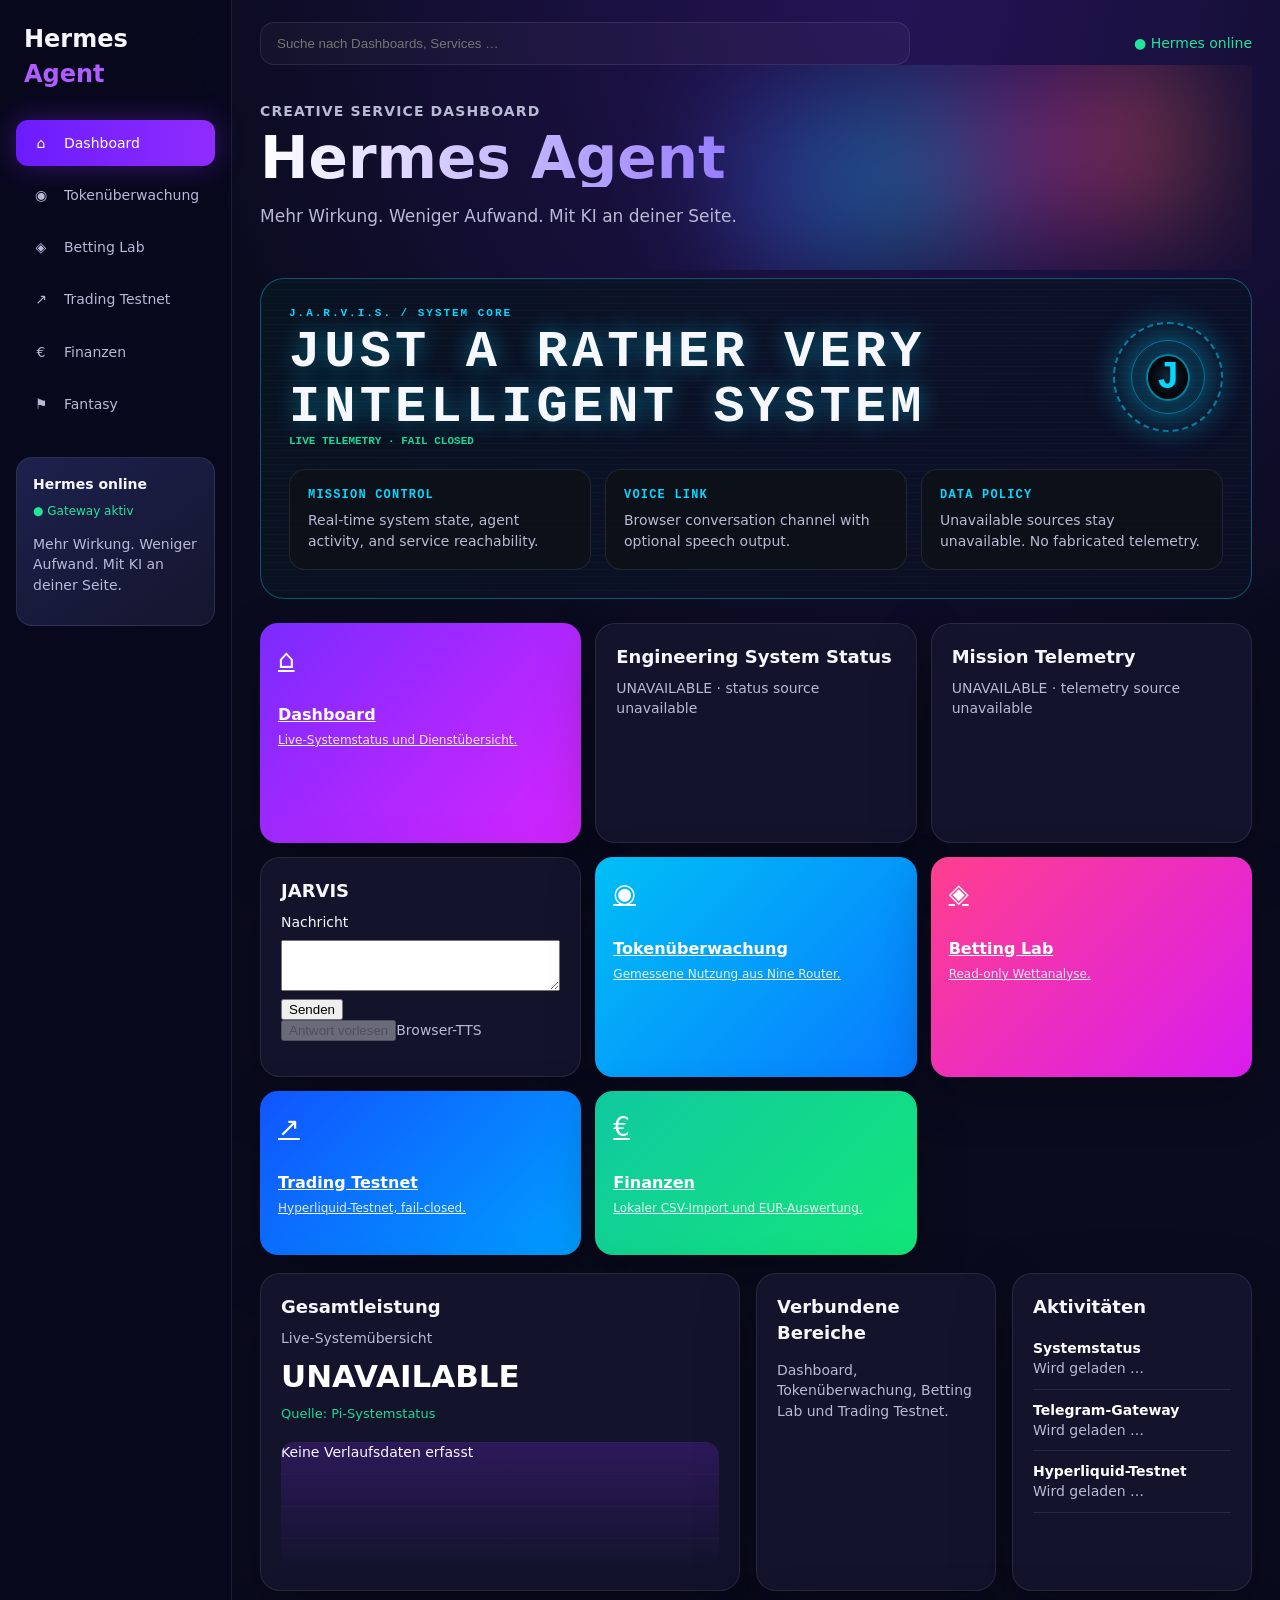
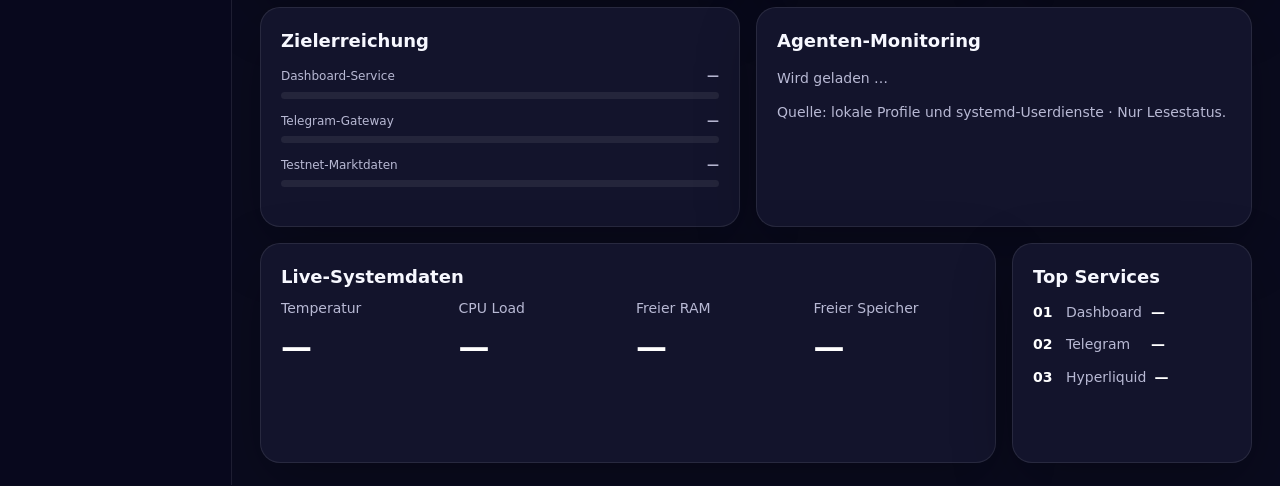
==== index.html @ d8c396da "fix: make Hermes profile paths runtime-safe" ====
<!doctype html>
<html lang="de"><head><meta charset="utf-8"><meta name="viewport" content="width=device-width,initial-scale=1"><title>Hermes Agent Dashboard</title>
<style>
:root{--bg:#0a0b1e;--surface:#15162e;--surface2:#1c1e3b;--text:#f7f8ff;--muted:#b8b9d4;--line:rgba(255,255,255,.09);--purple:#8b2cff;--violet:#5b45ff;--cyan:#09d6ff;--pink:#ff2daa;--orange:#ff8a24;--green:#17d996;--r:20px}*{box-sizing:border-box}body{margin:0;background:radial-gradient(circle at 70% 0,#241456 0,transparent 32%),var(--bg);color:var(--text);font:14px/1.45 Inter,Manrope,system-ui,sans-serif}.app{display:grid;grid-template-columns:232px 1fr;min-height:100vh}aside{padding:22px 16px;border-right:1px solid var(--line);background:rgba(8,9,30,.88);backdrop-filter:blur(18px)}.brand{font-size:24px;font-weight:800;margin:0 8px 28px}.brand span{color:#b15cff}.menu{display:none;background:#ffffff12;color:#fff;border:1px solid var(--line);border-radius:10px;padding:8px 12px;font-size:20px}nav a{display:flex;align-items:center;gap:12px;padding:13px 14px;margin:6px 0;border-radius:12px;color:var(--muted);text-decoration:none}nav a.active{color:#fff;background:linear-gradient(90deg,#6b1cff,#8f2cff);box-shadow:0 0 28px #8b2cff59}.nav-icon{width:22px;text-align:center}.agent{margin-top:30px;padding:16px;border:1px solid var(--line);border-radius:16px;background:linear-gradient(145deg,#1d214d,#14152d)}.agent strong{display:block;margin-bottom:5px}.online{color:#20e59a;font-size:12px}main{padding:22px 28px;min-width:0;overflow-x:hidden}.topbar{display:flex;gap:16px;align-items:center}.search{flex:1;max-width:650px;padding:13px 16px;border:1px solid var(--line);border-radius:14px;background:#ffffff08;color:#fff;outline:none}.top-status{margin-left:auto;color:#20e59a;white-space:nowrap}.hero{position:relative;overflow:hidden;padding:36px 0 24px}.hero:after{content:"";position:absolute;width:480px;height:180px;right:5%;top:10px;background:linear-gradient(90deg,#5b45ff,#09d6ff 35%,#ff2daa 68%,#ff8a24);filter:blur(55px);opacity:.35;transform:rotate(-8deg);pointer-events:none}.hero>*{position:relative;z-index:1}.eyebrow{color:#b8b9d4;font-weight:700;letter-spacing:.08em;text-transform:uppercase}.hero h1{font-size:clamp(40px,5vw,58px);line-height:1;margin:8px 0;background:linear-gradient(90deg,#fff,#8f74ff,#ff38bf);-webkit-background-clip:text;color:transparent}.hero p{color:var(--muted);font-size:17px;max-width:680px}.cards{display:grid;grid-template-columns:repeat(6,minmax(130px,1fr));gap:14px}.svc{min-height:164px;border-radius:18px;padding:18px;color:#fff;box-shadow:0 20px 50px #0004;transition:.2s transform,.2s box-shadow}.svc:hover{transform:translateY(-4px);box-shadow:0 24px 55px #0007}.svc .icon{font-size:26px}.svc h3{margin:24px 0 6px;font-size:16px}.svc p{margin:0;color:#ffffffdf;font-size:12px}.svc .spark{margin-top:12px;width:100%;height:18px}.svc .action{float:right;margin-top:-22px;border:1px solid #ffffff88;border-radius:50%;width:28px;height:28px;text-align:center;line-height:25px}.s1{background:linear-gradient(135deg,#7a2bff,#d625ff)}.s2{background:linear-gradient(135deg,#00bff5,#087bff)}.s3{background:linear-gradient(135deg,#ff6a2a,#ffb02e)}.s4{background:linear-gradient(135deg,#ff3f8e,#d91cf0)}.s5{background:linear-gradient(135deg,#10c9a0,#12e679)}.s6{background:linear-gradient(135deg,#1155ff,#009eff)}.layout{display:grid;grid-template-columns:2fr 1fr 1fr;gap:16px;margin-top:18px}.card{background:#15162ef2;border:1px solid var(--line);border-radius:var(--r);padding:20px;min-height:220px;box-shadow:0 20px 60px #0004}.card h2{font-size:18px;margin:0 0 8px}.muted{color:var(--muted)}.kpi{font-size:31px;font-weight:800;margin:6px 0;color:#fff}.trend{color:var(--green);font-size:13px}.chart{height:128px;margin-top:18px;border-radius:14px;background:linear-gradient(180deg,#8b2cff38,transparent),repeating-linear-gradient(0deg,transparent,transparent 31px,#ffffff0d 32px);position:relative;overflow:hidden}.chart svg{width:100%;height:100%}.donut{width:132px;height:132px;border-radius:50%;margin:12px auto;background:conic-gradient(#8b2cff 0 24%,#09d6ff 24% 44%,#ff8a24 44% 60%,#ff2daa 60% 78%,#17d996 78% 90%,#087bff 90%);display:grid;place-items:center}.donut:after{content:'—';display:grid;place-items:center;width:80px;height:80px;border-radius:50%;background:var(--surface);font-size:24px;font-weight:800}.legend{display:grid;grid-template-columns:1fr 1fr;gap:4px;font-size:11px;color:var(--muted)}.legend i{display:inline-block;width:8px;height:8px;border-radius:50%;margin-right:5px}.feed{list-style:none;padding:0;margin:0}.feed li{padding:10px 0;border-bottom:1px solid var(--line)}.feed b{color:#fff}.goal{margin:14px 0}.goal-head{display:flex;justify-content:space-between;color:var(--muted);font-size:12px}.bar{height:7px;background:#ffffff12;border-radius:9px;margin-top:6px;overflow:hidden}.bar i{display:block;height:100%;border-radius:9px;background:linear-gradient(90deg,#8b2cff,#09d6ff)}.bar.green i{background:linear-gradient(90deg,#10c9a0,#12e679)}.wide{grid-column:span 2}.rank{display:grid;grid-template-columns:25px 1fr 80px;gap:8px;align-items:center;margin:12px 0;color:var(--muted)}.rank b{color:#fff}.route{display:none}.route.active{display:block}@media(max-width:1200px){.cards{grid-template-columns:repeat(3,1fr)}.layout{grid-template-columns:1fr 1fr}.wide{grid-column:span 2}}@media(max-width:760px){.layout[style]{grid-template-columns:1fr!important}.app{display:block}aside{display:block;position:fixed;z-index:5;inset:0 auto 0 0;width:260px;transform:translateX(-105%);transition:.2s transform}.app.open aside{transform:translateX(0)}.menu{display:block;position:absolute;top:16px;right:16px}main{padding:16px}main{padding:16px}.topbar{flex-wrap:wrap}.search{max-width:none;flex-basis:100%;order:2}.top-status{margin-left:0}.cards{grid-template-columns:1fr 1fr}.layout{grid-template-columns:1fr}.wide{grid-column:auto}.hero{padding-top:28px}.hero h1{font-size:40px}.card{padding:16px}.svc{min-height:150px}.agent{display:none}}

/* JARVIS shell treatment: upstream-inspired reactor, cyan telemetry, responsive widget grid. */
.jarvis-shell{position:relative;display:grid;gap:22px;margin:8px 0 24px;padding:28px;border:1px solid color-mix(in srgb,var(--cyan) 35%,transparent);border-radius:24px;background:linear-gradient(145deg,#091522cc,#0d1025cc);overflow:hidden}.jarvis-shell:before{content:"";position:absolute;inset:0;background:linear-gradient(transparent 49%,#00d4ff12 50%,transparent 51%);background-size:100% 7px;pointer-events:none;opacity:.45}.jarvis-header,.jarvis-widget{position:relative;z-index:1}.jarvis-header{display:flex;align-items:center;justify-content:space-between;gap:20px}.jarvis-kicker{color:var(--cyan);font:700 11px/1.2 ui-monospace,monospace;letter-spacing:.18em;text-transform:uppercase}.jarvis-title{margin:6px 0 0;font:700 clamp(28px,5vw,52px)/1.05 ui-monospace,monospace;letter-spacing:.08em;text-shadow:0 0 22px #00d4ff77}.jarvis-status{color:var(--green);font:700 11px ui-monospace,monospace;white-space:nowrap}.arc-reactor{position:relative;width:clamp(118px,18vw,176px);aspect-ratio:1;border:2px dashed #00d4ff88;border-radius:50%;display:grid;place-items:center;animation:jarvis-rotate 12s linear infinite;box-shadow:0 0 32px #00d4ff33}.arc-reactor:before{content:"";position:absolute;width:68%;aspect-ratio:1;border:1px solid #00d4ff88;border-radius:50%;box-shadow:0 0 35px #00d4ff88,inset 0 0 25px #00d4ff44;animation:jarvis-pulse 3s ease-in-out infinite}.arc-core{position:relative;width:42%;aspect-ratio:1;border-radius:50%;display:grid;place-items:center;color:var(--cyan);font:800 clamp(24px,4vw,38px) ui-monospace,monospace;background:radial-gradient(circle,#152b3d,#050810 70%);border:2px solid #00d4ff99;box-shadow:0 0 18px #00d4ff66,inset 0 0 18px #000}.jarvis-grid{display:grid;grid-template-columns:repeat(auto-fit,minmax(min(100%,260px),1fr));gap:14px}.jarvis-widget{min-height:100px;padding:18px;border:1px solid var(--line);border-radius:16px;background:#0d1117cc}.jarvis-widget h3{margin:0 0 8px;color:var(--cyan);font:700 12px ui-monospace,monospace;letter-spacing:.1em;text-transform:uppercase}.jarvis-widget p{margin:0;color:var(--muted)}@keyframes jarvis-rotate{to{transform:rotate(360deg)}}@keyframes jarvis-pulse{50%{transform:scale(1.08);opacity:.65}}@media (prefers-reduced-motion:reduce){.arc-reactor,.arc-reactor:before{animation:none}}@media(max-width:640px){.jarvis-shell{padding:20px}.jarvis-header{align-items:flex-start}.jarvis-status{display:none}}
@media(max-width:640px){
  .app{display:block;min-height:100svh}
  aside{position:relative;transform:none;width:auto;padding:14px 16px;border-right:0;border-bottom:1px solid var(--line)}
  .brand{display:inline-block;margin:0 8px;font-size:20px}
  .menu{display:block;float:right;cursor:pointer;position:relative;z-index:6;min-width:76px;min-height:42px;font-size:13px;font-weight:700;letter-spacing:.08em}
  nav{display:none;clear:both;padding-top:10px}
  nav.open{display:block}
  nav a{margin:3px 0;padding:10px 12px}
  .agent{display:none}
  main{padding:16px 14px calc(96px + env(safe-area-inset-bottom))}
  .topbar{gap:8px}.search{min-width:0}.top-status{display:none}
  .hero{padding:22px 0 14px}.hero h1{font-size:30px}
  .jarvis-shell{margin-bottom:12px;padding:18px 14px;gap:16px}
  .jarvis-header{align-items:flex-start;gap:12px}
  .jarvis-header>div:first-child{min-width:0}
  .jarvis-title{font-size:clamp(22px,7vw,34px);letter-spacing:.035em;overflow-wrap:anywhere}
  .arc-reactor{width:86px;flex:0 0 86px}
  .jarvis-widget{min-width:0}
  .jarvis-widget form{display:flex;flex-wrap:wrap;gap:8px;max-width:100%}
  .jarvis-widget form input,.jarvis-widget form textarea,.jarvis-widget form button{min-width:0;max-width:100%}
}
.jarvis-widget form{max-width:100%}.jarvis-widget input,.jarvis-widget textarea{max-width:100%}
.cards{grid-template-columns:repeat(auto-fit,minmax(min(100%,280px),1fr));}.card{min-width:0}.card form{display:grid;gap:8px;min-width:0}.card form textarea{width:100%;min-width:0;max-width:100%;resize:vertical}.card form button{justify-self:start;max-width:100%}
</style></head><body><div class="app"><aside><div class="brand">Hermes <span>Agent</span></div><button class="menu" aria-label="Menü öffnen">☰ MENÜ</button><nav id="nav"><a class="active" href="/" data-route="dashboard"><span class="nav-icon">⌂</span>Dashboard</a><a href="/tokens.html" data-route="tokens"><span class="nav-icon">◉</span>Tokenüberwachung</a><a href="/betting"><span class="nav-icon">◈</span>Betting Lab</a><a href="/trading"><span class="nav-icon">↗</span>Trading Testnet</a><a href="/finanzen.html"><span class="nav-icon">€</span>Finanzen</a><a href="/fantasy"><span class="nav-icon">⚑</span>Fantasy</a></nav><div class="agent"><strong>Hermes online</strong><span class="online">● Gateway aktiv</span><p class="muted">Mehr Wirkung. Weniger Aufwand. Mit KI an deiner Seite.</p></div></aside><main><div class="topbar"><input class="search" placeholder="Suche nach Dashboards, Services …"><div class="top-status">● Hermes online</div></div><section class="hero"><div class="eyebrow">Creative Service Dashboard</div><h1>Hermes Agent</h1><p>Mehr Wirkung. Weniger Aufwand. Mit KI an deiner Seite.</p></section><section class="jarvis-shell" aria-labelledby="jarvis-shell-title"><header class="jarvis-header"><div><div class="jarvis-kicker">J.A.R.V.I.S. / SYSTEM CORE</div><h2 class="jarvis-title" id="jarvis-shell-title">JUST A RATHER VERY INTELLIGENT SYSTEM</h2><div class="jarvis-status" role="status">LIVE TELEMETRY · FAIL CLOSED</div></div><div class="arc-reactor" aria-label="JARVIS reactor visual"><div class="arc-core" aria-hidden="true">J</div></div></header><div class="jarvis-grid"><article class="jarvis-widget" data-widget="mission-control"><h3>Mission control</h3><p>Real-time system state, agent activity, and service reachability.</p></article><article class="jarvis-widget" data-widget="voice-link"><h3>Voice link</h3><p>Browser conversation channel with optional speech output.</p></article><article class="jarvis-widget" data-widget="data-policy"><h3>Data policy</h3><p>Unavailable sources stay unavailable. No fabricated telemetry.</p></article></div></section><section class="route active" id="dashboard"><div class="cards"><a class="svc s1" href="/"><div class="icon">⌂</div><h3>Dashboard</h3><p>Live-Systemstatus und Dienstübersicht.</p></a><article class="card" aria-labelledby="engineering-status-title"><h2 id="engineering-status-title">Engineering System Status</h2><div id="engineering-status" class="muted" role="status">Wird geladen …</div></article><article class="card" aria-labelledby="telemetry-title"><h2 id="telemetry-title">Mission Telemetry</h2><div id="telemetry" class="muted" role="status">Wird geladen …</div></article><article class="card" aria-labelledby="conversation-title"><h2 id="conversation-title">JARVIS</h2><form id="conversation-form"><label for="conversation-input">Nachricht</label><textarea id="conversation-input" name="message" maxlength="4000" required rows="3" autocomplete="off"></textarea><button type="submit">Senden</button></form><div id="conversation-output" class="muted" role="status" aria-live="polite"></div><button id="conversation-speak" type="button" disabled aria-describedby="conversation-speak-help">Antwort vorlesen</button><span id="conversation-speak-help" class="muted">Browser-TTS</span><div id="conversation-error" role="alert"></div></article><a class="svc s2" href="/tokens.html"><div class="icon">◉</div><h3>Tokenüberwachung</h3><p>Gemessene Nutzung aus Nine Router.</p></a><a class="svc s4" href="/betting"><div class="icon">◈</div><h3>Betting Lab</h3><p>Read-only Wettanalyse.</p></a><a class="svc s6" href="/trading"><div class="icon">↗</div><h3>Trading Testnet</h3><p>Hyperliquid-Testnet, fail-closed.</p></a><a class="svc s5" href="/finanzen.html"><div class="icon">€</div><h3>Finanzen</h3><p>Lokaler CSV-Import und EUR-Auswertung.</p></a></div><div class="layout"><article class="card"><h2>Gesamtleistung</h2><div class="muted">Live-Systemübersicht</div><div class="kpi" id="health">Wird geladen …</div><div class="trend" id="health-note">Quelle: Pi-Systemstatus</div><div class="chart" id="system-chart" role="img" aria-label="Systemverlauf">Keine Verlaufsdaten erfasst</div></article><article class="card"><h2>Verbundene Bereiche</h2><p class="muted">Dashboard, Tokenüberwachung, Betting Lab und Trading Testnet.</p></article><article class="card"><h2>Aktivitäten</h2><ul class="feed"><li><b>Systemstatus</b><br><span class="muted" id="activity-system">Wird geladen …</span></li><li><b>Telegram-Gateway</b><br><span class="muted" id="activity-gateway">Wird geladen …</span></li><li><b>Hyperliquid-Testnet</b><br><span class="muted" id="activity-market">Wird geladen …</span></li></ul></article><article class="card"><h2>Zielerreichung</h2><div class="goal"><div class="goal-head"><span>Dashboard-Service</span><b id="service-goal">—</b></div><div class="bar green"><i id="service-bar" style="width:0"></i></div></div><div class="goal"><div class="goal-head"><span>Telegram-Gateway</span><b id="gateway-goal">—</b></div><div class="bar"><i id="gateway-bar" style="width:0"></i></div></div><div class="goal"><div class="goal-head"><span>Testnet-Marktdaten</span><b id="market-goal">—</b></div><div class="bar"><i id="market-bar" style="width:0"></i></div></div></article><article class="card wide"><h2>Agenten-Monitoring</h2><p class="muted" id="agents-summary">Wird geladen …</p><div id="agents-list" class="feed"></div><p class="muted">Quelle: lokale Profile und systemd-Userdienste · Nur Lesestatus.</p></article><article class="card wide"><h2>Live-Systemdaten</h2><div class="layout" style="margin:0;grid-template-columns:repeat(4,1fr)"><div><div class="muted">Temperatur</div><div class="kpi" id="temp">—</div></div><div><div class="muted">CPU Load</div><div class="kpi" id="cpu">—</div></div><div><div class="muted">Freier RAM</div><div class="kpi" id="ram">—</div></div><div><div class="muted">Freier Speicher</div><div class="kpi" id="disk">—</div></div></div></article><article class="card"><h2>Top Services</h2><div class="rank"><b>01</b><span>Dashboard</span><b class="muted" id="top-dashboard">—</b></div><div class="rank"><b>02</b><span>Telegram</span><b class="muted" id="top-telegram">—</b></div><div class="rank"><b>03</b><span>Hyperliquid</span><b class="muted" id="top-market">—</b></div></article></div></section><section class="route" id="tokens"><div class="card"><h2>Tokenüberwachung</h2><div class="layout" style="margin:0;grid-template-columns:repeat(4,1fr)"><div><div class="muted">Status</div><div class="kpi" id="token-status">Wird geladen …</div></div><div><div class="muted">Requests</div><div class="kpi" id="token-requests">—</div></div><div><div class="muted">Gesamt-Tokens</div><div class="kpi" id="token-total">—</div></div><div><div class="muted">Kosten</div><div class="kpi" id="token-cost">—</div></div></div><p class="muted" id="token-source">Quelle: —</p></div></section><section class="route" id="system"><div class="card"><h2>Systemstatus</h2><p id="system-detail" class="muted">Wird geladen …</p></div></section></main></div><script>const mb=n=>Number.isFinite(Number(n))?Math.round(Number(n)/1048576)+' MB':'UNAVAILABLE';const setGoal=(id,ok)=>{document.querySelector('#'+id+'-goal').textContent=ok?'100%':'0%';document.querySelector('#'+id+'-bar').style.width=ok?'100%':'0%'};async function load(){try{const s=await fetch('/api/systems').then(r=>r.json()),t=await fetch('/api/trading/status').then(r=>r.json()),u=await fetch('/api/tokens').then(r=>r.json()),a=await fetch('/api/agents').then(r=>r.json());const dash=s.dashboard==='active',gate=s.gateway==='active',market=t.market.status==='available',d=u.data||{};document.querySelector('#agents-summary').textContent=`${a.active??'UNAVAILABLE'} von ${a.profiles??'UNAVAILABLE'} Profilen aktiv`;document.querySelector('#agents-list').innerHTML=a.agents.map(x=>`<div><b>${x.name||'UNAVAILABLE'}</b><br><span class="muted">${x.state||'UNAVAILABLE'} · ${x.unit||'UNAVAILABLE'}</span></div>`).join('');document.querySelector('#token-status').textContent=u.usage||'UNAVAILABLE';document.querySelector('#token-requests').textContent=Number(d.requests||0).toLocaleString('de-DE');document.querySelector('#token-total').textContent=Number(d.total_tokens||0).toLocaleString('de-DE');document.querySelector('#token-cost').textContent=typeof d.cost==='number'?d.cost.toLocaleString('de-DE',{style:'currency',currency:'USD'}):'UNAVAILABLE';document.querySelector('#token-source').textContent='Quelle: '+(u.source||'UNAVAILABLE')+' · '+(u.reason||'Direktmessung');document.querySelector('#health').textContent=dash?'ONLINE':'UNAVAILABLE';document.querySelector('#health-note').textContent=dash?'Dashboard-Service aktiv · Port 8787':'Dashboard-Service nicht aktiv';document.querySelector('#temp').textContent=s.temperature===null?'—':s.temperature+' °C';document.querySelector('#cpu').textContent=s.cpu_load||'—';document.querySelector('#ram').textContent=mb(s.memory_available);document.querySelector('#disk').textContent=mb(s.disk_available);setGoal('service',dash);setGoal('gateway',gate);setGoal('market',market);document.querySelector('#system-detail').textContent=`Dashboard: ${s.dashboard}; Gateway: ${s.gateway}; Router: ${s.router}; Temperatur: ${s.temperature===null?'UNAVAILABLE':s.temperature+' °C'}; freier RAM: ${mb(s.memory_available)}; freier Speicher: ${mb(s.disk_available)}.`;document.querySelector('#activity-system').textContent=dash?'online':'nicht verfügbar';document.querySelector('#activity-gateway').textContent=gate?'online':'nicht verfügbar';document.querySelector('#activity-market').textContent=market?'Marktdaten verfügbar':'nicht verfügbar';document.querySelector('#top-dashboard').textContent=dash?'ONLINE':'OFFLINE';document.querySelector('#top-telegram').textContent=gate?'ONLINE':'OFFLINE';document.querySelector('#top-market').textContent=market?'TESTNET':'OFFLINE'}catch(e){document.querySelector('#health').textContent='UNAVAILABLE'}}load();setInterval(load,30000);document.querySelectorAll('[data-route]').forEach(a=>a.onclick=e=>{e.preventDefault();document.querySelectorAll('.route').forEach(x=>x.classList.toggle('active',x.id===a.dataset.route));document.querySelectorAll('nav a').forEach(x=>x.classList.remove('active'));a.classList.add('active')});document.querySelector('.menu').onclick=()=>document.querySelector('.app').classList.toggle('open');document.querySelectorAll('nav a').forEach(a=>a.onclick=()=>document.querySelector('.app').classList.remove('open'));fetch('/api/engineering-status').then(r=>r.json()).then(s=>{document.querySelector('#engineering-status').textContent=s.overall+' · '+s.sources.map(x=>x.name+': '+x.status).join(' · ') }).catch(()=>{document.querySelector('#engineering-status').textContent='UNAVAILABLE · status source unavailable'});fetch('/api/telemetry').then(r=>r.json()).then(t=>{const agents=t.agents||[];document.querySelector('#telemetry').textContent=t.status==='AVAILABLE'?`${agents.length} agents · ${Object.entries(t.tasks||{}).map(([k,v])=>k+': '+v).join(' · ')||'no task counts'} · source: Hermes Kanban DB`:'UNAVAILABLE · Kanban source unavailable'}).catch(()=>{document.querySelector('#telemetry').textContent='UNAVAILABLE · telemetry source unavailable'});document.querySelector('#conversation-form').onsubmit=async e=>{e.preventDefault();const out=document.querySelector('#conversation-output'),err=document.querySelector('#conversation-error');out.textContent='';err.textContent='';try{const r=await fetch('/api/conversation',{method:'POST',headers:{'Content-Type':'application/json'},body:JSON.stringify({message:document.querySelector('#conversation-input').value})}),data=await r.json();if(!r.ok)throw new Error(data.error||'Anfrage fehlgeschlagen');out.textContent=data.response;const speak=document.querySelector('#conversation-speak');speak.disabled=!data.response;speak.onclick=()=>{if('speechSynthesis' in window){window.speechSynthesis.cancel();window.speechSynthesis.speak(new SpeechSynthesisUtterance(data.response))}else{err.textContent='Browser unterstützt keine Sprachwiedergabe'}}}catch(x){err.textContent=x.message}};if(!('speechSynthesis' in window)){document.querySelector('#conversation-speak-help').textContent='Sprachwiedergabe nicht verfügbar'};</script><script>
(async()=>{try{const c=await fetch('/api/jarvis-config').then(r=>r.json());const root=document.documentElement;Object.entries(c.theme||{}).forEach(([k,v])=>root.style.setProperty('--'+k,v));const grid=document.querySelector('.jarvis-grid');if(grid){const items=Object.fromEntries([...grid.children].map(item=>[item.dataset.widget,item]));const order=[...(c.layout||[]),...Object.keys(items)];const fragment=document.createDocumentFragment();new Set(order).forEach(id=>{if(items[id])fragment.append(items[id])});grid.replaceChildren(fragment)}document.querySelector('.jarvis-shell')?.setAttribute('data-config-source',c.source||'defaults')}catch(_){}})();
</script><script>document.querySelector('.menu')?.addEventListener('click',()=>document.querySelector('#nav')?.classList.toggle('open'))</script></body></html>
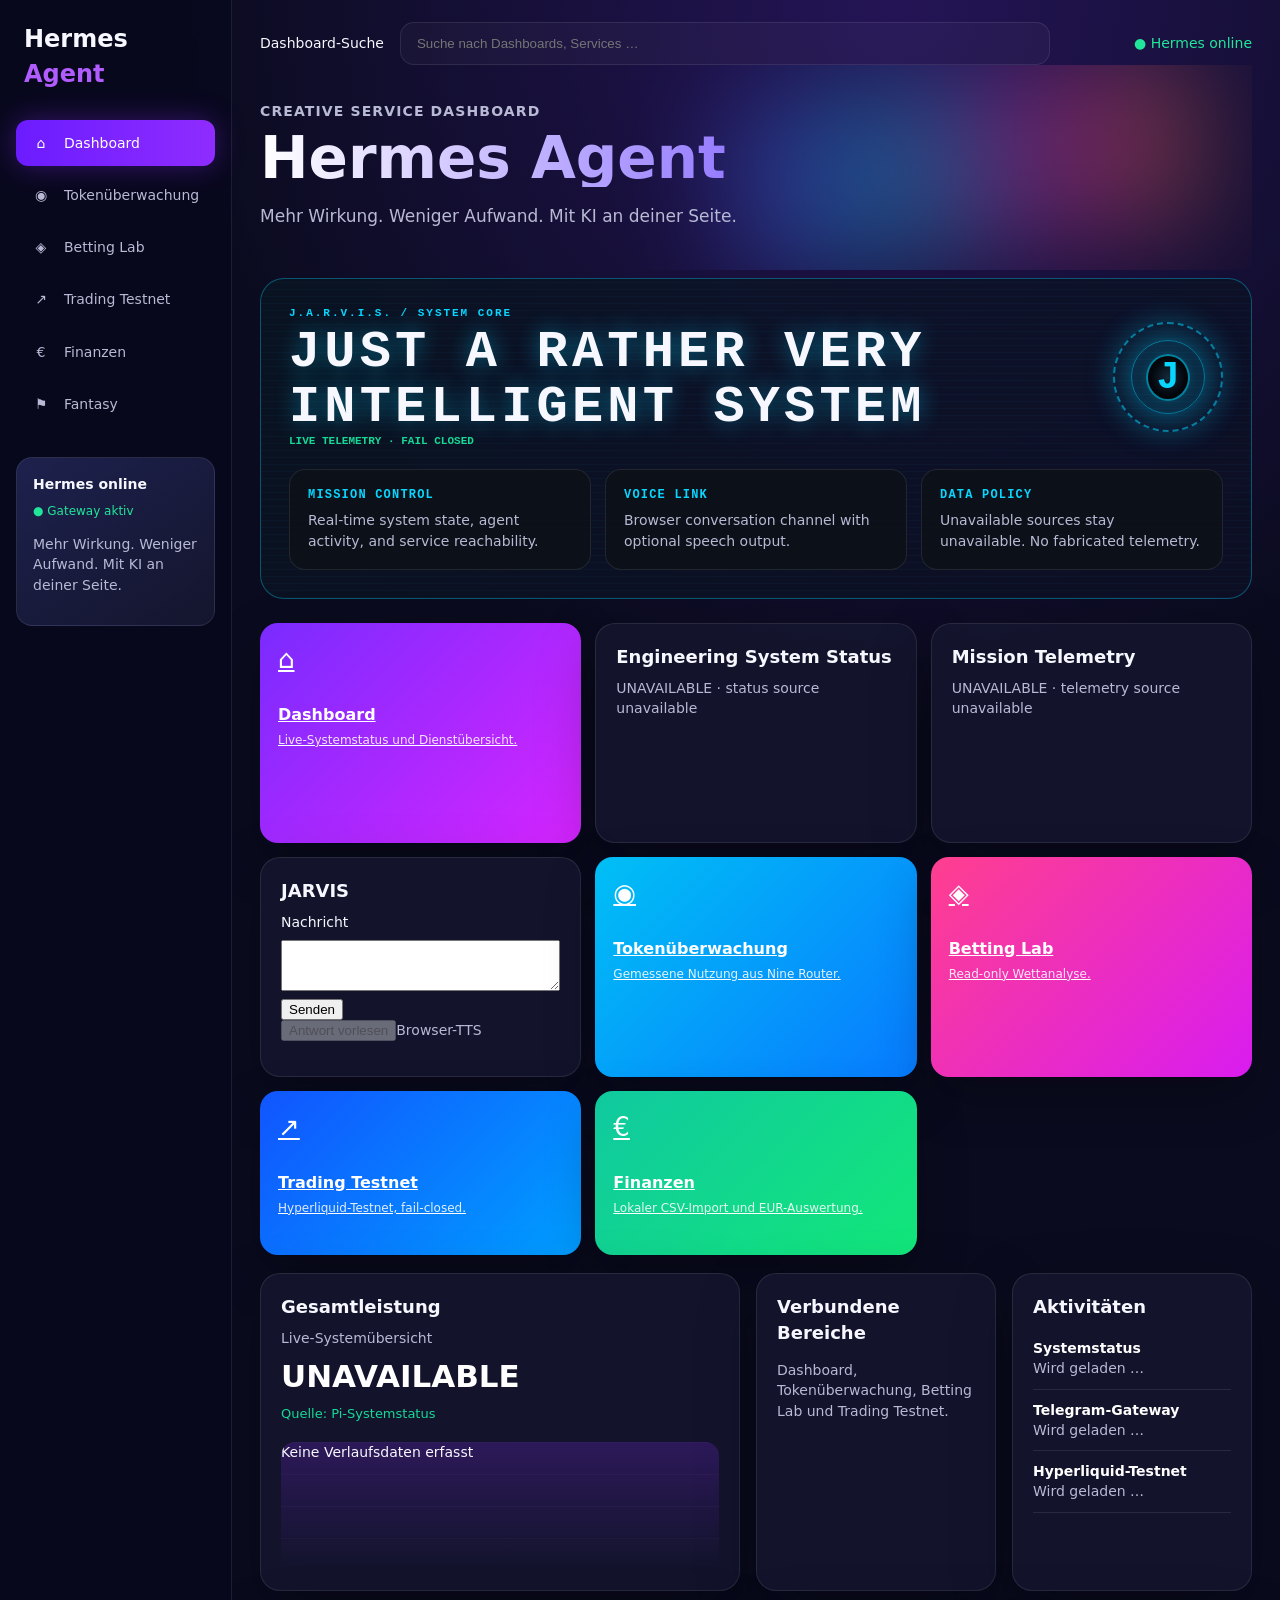
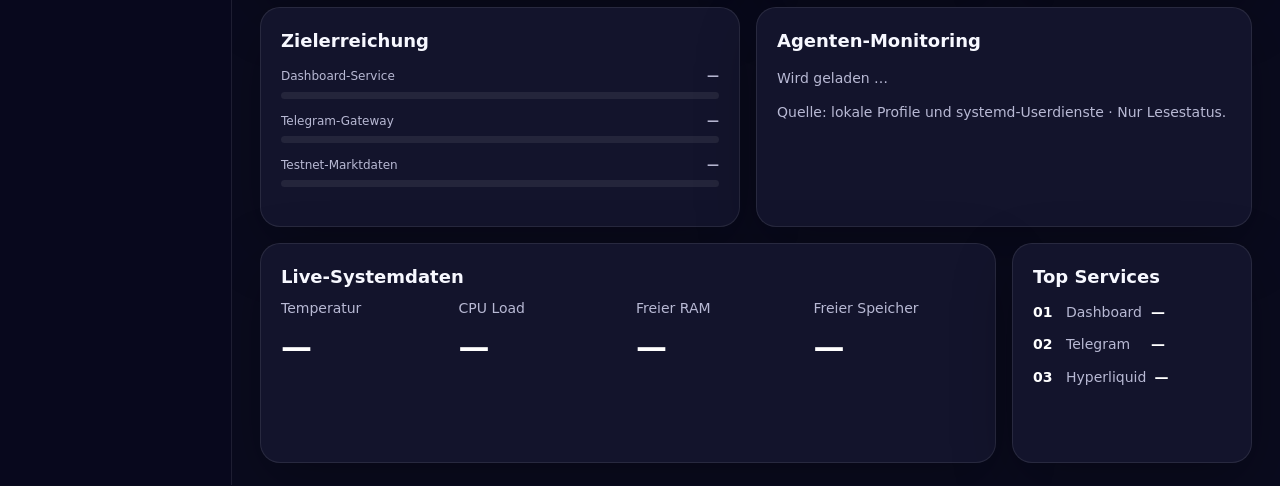
==== commit c1c2247c: "fix: harden dashboard status rendering" ====
--- a/index.html
+++ b/index.html
@@ -27,7 +27,8 @@
   .jarvis-widget form input,.jarvis-widget form textarea,.jarvis-widget form button{min-width:0;max-width:100%}
 }
 .jarvis-widget form{max-width:100%}.jarvis-widget input,.jarvis-widget textarea{max-width:100%}
+.foundation-panels{display:grid;grid-template-columns:repeat(auto-fit,minmax(min(100%,280px),1fr));gap:14px;margin:0 0 24px}.foundation-panel{min-width:0;padding:18px;border:1px solid var(--line);border-radius:16px;background:var(--surface)}.foundation-panel h2{margin:0 0 8px;font-size:18px}.foundation-state{margin:0;color:var(--muted)}.foundation-state[data-status="AVAILABLE"]{color:var(--green)}.foundation-state[data-status="UNAVAILABLE"],.foundation-state[data-status="ERROR"]{color:#ff9c9c}.foundation-list{margin:12px 0 0;padding:0;list-style:none}.foundation-list li{padding:7px 0;border-top:1px solid var(--line);overflow-wrap:anywhere}
 .cards{grid-template-columns:repeat(auto-fit,minmax(min(100%,280px),1fr));}.card{min-width:0}.card form{display:grid;gap:8px;min-width:0}.card form textarea{width:100%;min-width:0;max-width:100%;resize:vertical}.card form button{justify-self:start;max-width:100%}
-</style></head><body><div class="app"><aside><div class="brand">Hermes <span>Agent</span></div><button class="menu" aria-label="Menü öffnen">☰ MENÜ</button><nav id="nav"><a class="active" href="/" data-route="dashboard"><span class="nav-icon">⌂</span>Dashboard</a><a href="/tokens.html" data-route="tokens"><span class="nav-icon">◉</span>Tokenüberwachung</a><a href="/betting"><span class="nav-icon">◈</span>Betting Lab</a><a href="/trading"><span class="nav-icon">↗</span>Trading Testnet</a><a href="/finanzen.html"><span class="nav-icon">€</span>Finanzen</a><a href="/fantasy"><span class="nav-icon">⚑</span>Fantasy</a></nav><div class="agent"><strong>Hermes online</strong><span class="online">● Gateway aktiv</span><p class="muted">Mehr Wirkung. Weniger Aufwand. Mit KI an deiner Seite.</p></div></aside><main><div class="topbar"><input class="search" placeholder="Suche nach Dashboards, Services …"><div class="top-status">● Hermes online</div></div><section class="hero"><div class="eyebrow">Creative Service Dashboard</div><h1>Hermes Agent</h1><p>Mehr Wirkung. Weniger Aufwand. Mit KI an deiner Seite.</p></section><section class="jarvis-shell" aria-labelledby="jarvis-shell-title"><header class="jarvis-header"><div><div class="jarvis-kicker">J.A.R.V.I.S. / SYSTEM CORE</div><h2 class="jarvis-title" id="jarvis-shell-title">JUST A RATHER VERY INTELLIGENT SYSTEM</h2><div class="jarvis-status" role="status">LIVE TELEMETRY · FAIL CLOSED</div></div><div class="arc-reactor" aria-label="JARVIS reactor visual"><div class="arc-core" aria-hidden="true">J</div></div></header><div class="jarvis-grid"><article class="jarvis-widget" data-widget="mission-control"><h3>Mission control</h3><p>Real-time system state, agent activity, and service reachability.</p></article><article class="jarvis-widget" data-widget="voice-link"><h3>Voice link</h3><p>Browser conversation channel with optional speech output.</p></article><article class="jarvis-widget" data-widget="data-policy"><h3>Data policy</h3><p>Unavailable sources stay unavailable. No fabricated telemetry.</p></article></div></section><section class="route active" id="dashboard"><div class="cards"><a class="svc s1" href="/"><div class="icon">⌂</div><h3>Dashboard</h3><p>Live-Systemstatus und Dienstübersicht.</p></a><article class="card" aria-labelledby="engineering-status-title"><h2 id="engineering-status-title">Engineering System Status</h2><div id="engineering-status" class="muted" role="status">Wird geladen …</div></article><article class="card" aria-labelledby="telemetry-title"><h2 id="telemetry-title">Mission Telemetry</h2><div id="telemetry" class="muted" role="status">Wird geladen …</div></article><article class="card" aria-labelledby="conversation-title"><h2 id="conversation-title">JARVIS</h2><form id="conversation-form"><label for="conversation-input">Nachricht</label><textarea id="conversation-input" name="message" maxlength="4000" required rows="3" autocomplete="off"></textarea><button type="submit">Senden</button></form><div id="conversation-output" class="muted" role="status" aria-live="polite"></div><button id="conversation-speak" type="button" disabled aria-describedby="conversation-speak-help">Antwort vorlesen</button><span id="conversation-speak-help" class="muted">Browser-TTS</span><div id="conversation-error" role="alert"></div></article><a class="svc s2" href="/tokens.html"><div class="icon">◉</div><h3>Tokenüberwachung</h3><p>Gemessene Nutzung aus Nine Router.</p></a><a class="svc s4" href="/betting"><div class="icon">◈</div><h3>Betting Lab</h3><p>Read-only Wettanalyse.</p></a><a class="svc s6" href="/trading"><div class="icon">↗</div><h3>Trading Testnet</h3><p>Hyperliquid-Testnet, fail-closed.</p></a><a class="svc s5" href="/finanzen.html"><div class="icon">€</div><h3>Finanzen</h3><p>Lokaler CSV-Import und EUR-Auswertung.</p></a></div><div class="layout"><article class="card"><h2>Gesamtleistung</h2><div class="muted">Live-Systemübersicht</div><div class="kpi" id="health">Wird geladen …</div><div class="trend" id="health-note">Quelle: Pi-Systemstatus</div><div class="chart" id="system-chart" role="img" aria-label="Systemverlauf">Keine Verlaufsdaten erfasst</div></article><article class="card"><h2>Verbundene Bereiche</h2><p class="muted">Dashboard, Tokenüberwachung, Betting Lab und Trading Testnet.</p></article><article class="card"><h2>Aktivitäten</h2><ul class="feed"><li><b>Systemstatus</b><br><span class="muted" id="activity-system">Wird geladen …</span></li><li><b>Telegram-Gateway</b><br><span class="muted" id="activity-gateway">Wird geladen …</span></li><li><b>Hyperliquid-Testnet</b><br><span class="muted" id="activity-market">Wird geladen …</span></li></ul></article><article class="card"><h2>Zielerreichung</h2><div class="goal"><div class="goal-head"><span>Dashboard-Service</span><b id="service-goal">—</b></div><div class="bar green"><i id="service-bar" style="width:0"></i></div></div><div class="goal"><div class="goal-head"><span>Telegram-Gateway</span><b id="gateway-goal">—</b></div><div class="bar"><i id="gateway-bar" style="width:0"></i></div></div><div class="goal"><div class="goal-head"><span>Testnet-Marktdaten</span><b id="market-goal">—</b></div><div class="bar"><i id="market-bar" style="width:0"></i></div></div></article><article class="card wide"><h2>Agenten-Monitoring</h2><p class="muted" id="agents-summary">Wird geladen …</p><div id="agents-list" class="feed"></div><p class="muted">Quelle: lokale Profile und systemd-Userdienste · Nur Lesestatus.</p></article><article class="card wide"><h2>Live-Systemdaten</h2><div class="layout" style="margin:0;grid-template-columns:repeat(4,1fr)"><div><div class="muted">Temperatur</div><div class="kpi" id="temp">—</div></div><div><div class="muted">CPU Load</div><div class="kpi" id="cpu">—</div></div><div><div class="muted">Freier RAM</div><div class="kpi" id="ram">—</div></div><div><div class="muted">Freier Speicher</div><div class="kpi" id="disk">—</div></div></div></article><article class="card"><h2>Top Services</h2><div class="rank"><b>01</b><span>Dashboard</span><b class="muted" id="top-dashboard">—</b></div><div class="rank"><b>02</b><span>Telegram</span><b class="muted" id="top-telegram">—</b></div><div class="rank"><b>03</b><span>Hyperliquid</span><b class="muted" id="top-market">—</b></div></article></div></section><section class="route" id="tokens"><div class="card"><h2>Tokenüberwachung</h2><div class="layout" style="margin:0;grid-template-columns:repeat(4,1fr)"><div><div class="muted">Status</div><div class="kpi" id="token-status">Wird geladen …</div></div><div><div class="muted">Requests</div><div class="kpi" id="token-requests">—</div></div><div><div class="muted">Gesamt-Tokens</div><div class="kpi" id="token-total">—</div></div><div><div class="muted">Kosten</div><div class="kpi" id="token-cost">—</div></div></div><p class="muted" id="token-source">Quelle: —</p></div></section><section class="route" id="system"><div class="card"><h2>Systemstatus</h2><p id="system-detail" class="muted">Wird geladen …</p></div></section></main></div><script>const mb=n=>Number.isFinite(Number(n))?Math.round(Number(n)/1048576)+' MB':'UNAVAILABLE';const setGoal=(id,ok)=>{document.querySelector('#'+id+'-goal').textContent=ok?'100%':'0%';document.querySelector('#'+id+'-bar').style.width=ok?'100%':'0%'};async function load(){try{const s=await fetch('/api/systems').then(r=>r.json()),t=await fetch('/api/trading/status').then(r=>r.json()),u=await fetch('/api/tokens').then(r=>r.json()),a=await fetch('/api/agents').then(r=>r.json());const dash=s.dashboard==='active',gate=s.gateway==='active',market=t.market.status==='available',d=u.data||{};document.querySelector('#agents-summary').textContent=`${a.active??'UNAVAILABLE'} von ${a.profiles??'UNAVAILABLE'} Profilen aktiv`;document.querySelector('#agents-list').innerHTML=a.agents.map(x=>`<div><b>${x.name||'UNAVAILABLE'}</b><br><span class="muted">${x.state||'UNAVAILABLE'} · ${x.unit||'UNAVAILABLE'}</span></div>`).join('');document.querySelector('#token-status').textContent=u.usage||'UNAVAILABLE';document.querySelector('#token-requests').textContent=Number(d.requests||0).toLocaleString('de-DE');document.querySelector('#token-total').textContent=Number(d.total_tokens||0).toLocaleString('de-DE');document.querySelector('#token-cost').textContent=typeof d.cost==='number'?d.cost.toLocaleString('de-DE',{style:'currency',currency:'USD'}):'UNAVAILABLE';document.querySelector('#token-source').textContent='Quelle: '+(u.source||'UNAVAILABLE')+' · '+(u.reason||'Direktmessung');document.querySelector('#health').textContent=dash?'ONLINE':'UNAVAILABLE';document.querySelector('#health-note').textContent=dash?'Dashboard-Service aktiv · Port 8787':'Dashboard-Service nicht aktiv';document.querySelector('#temp').textContent=s.temperature===null?'—':s.temperature+' °C';document.querySelector('#cpu').textContent=s.cpu_load||'—';document.querySelector('#ram').textContent=mb(s.memory_available);document.querySelector('#disk').textContent=mb(s.disk_available);setGoal('service',dash);setGoal('gateway',gate);setGoal('market',market);document.querySelector('#system-detail').textContent=`Dashboard: ${s.dashboard}; Gateway: ${s.gateway}; Router: ${s.router}; Temperatur: ${s.temperature===null?'UNAVAILABLE':s.temperature+' °C'}; freier RAM: ${mb(s.memory_available)}; freier Speicher: ${mb(s.disk_available)}.`;document.querySelector('#activity-system').textContent=dash?'online':'nicht verfügbar';document.querySelector('#activity-gateway').textContent=gate?'online':'nicht verfügbar';document.querySelector('#activity-market').textContent=market?'Marktdaten verfügbar':'nicht verfügbar';document.querySelector('#top-dashboard').textContent=dash?'ONLINE':'OFFLINE';document.querySelector('#top-telegram').textContent=gate?'ONLINE':'OFFLINE';document.querySelector('#top-market').textContent=market?'TESTNET':'OFFLINE'}catch(e){document.querySelector('#health').textContent='UNAVAILABLE'}}load();setInterval(load,30000);document.querySelectorAll('[data-route]').forEach(a=>a.onclick=e=>{e.preventDefault();document.querySelectorAll('.route').forEach(x=>x.classList.toggle('active',x.id===a.dataset.route));document.querySelectorAll('nav a').forEach(x=>x.classList.remove('active'));a.classList.add('active')});document.querySelector('.menu').onclick=()=>document.querySelector('.app').classList.toggle('open');document.querySelectorAll('nav a').forEach(a=>a.onclick=()=>document.querySelector('.app').classList.remove('open'));fetch('/api/engineering-status').then(r=>r.json()).then(s=>{document.querySelector('#engineering-status').textContent=s.overall+' · '+s.sources.map(x=>x.name+': '+x.status).join(' · ') }).catch(()=>{document.querySelector('#engineering-status').textContent='UNAVAILABLE · status source unavailable'});fetch('/api/telemetry').then(r=>r.json()).then(t=>{const agents=t.agents||[];document.querySelector('#telemetry').textContent=t.status==='AVAILABLE'?`${agents.length} agents · ${Object.entries(t.tasks||{}).map(([k,v])=>k+': '+v).join(' · ')||'no task counts'} · source: Hermes Kanban DB`:'UNAVAILABLE · Kanban source unavailable'}).catch(()=>{document.querySelector('#telemetry').textContent='UNAVAILABLE · telemetry source unavailable'});document.querySelector('#conversation-form').onsubmit=async e=>{e.preventDefault();const out=document.querySelector('#conversation-output'),err=document.querySelector('#conversation-error');out.textContent='';err.textContent='';try{const r=await fetch('/api/conversation',{method:'POST',headers:{'Content-Type':'application/json'},body:JSON.stringify({message:document.querySelector('#conversation-input').value})}),data=await r.json();if(!r.ok)throw new Error(data.error||'Anfrage fehlgeschlagen');out.textContent=data.response;const speak=document.querySelector('#conversation-speak');speak.disabled=!data.response;speak.onclick=()=>{if('speechSynthesis' in window){window.speechSynthesis.cancel();window.speechSynthesis.speak(new SpeechSynthesisUtterance(data.response))}else{err.textContent='Browser unterstützt keine Sprachwiedergabe'}}}catch(x){err.textContent=x.message}};if(!('speechSynthesis' in window)){document.querySelector('#conversation-speak-help').textContent='Sprachwiedergabe nicht verfügbar'};</script><script>
+</style></head><body><div class="app"><aside><div class="brand">Hermes <span>Agent</span></div><button class="menu" aria-label="Menü öffnen">☰ MENÜ</button><nav id="nav"><a class="active" href="/" data-route="dashboard"><span class="nav-icon">⌂</span>Dashboard</a><a href="/tokens.html" data-route="tokens"><span class="nav-icon">◉</span>Tokenüberwachung</a><a href="/betting"><span class="nav-icon">◈</span>Betting Lab</a><a href="/trading"><span class="nav-icon">↗</span>Trading Testnet</a><a href="/finanzen.html"><span class="nav-icon">€</span>Finanzen</a><a href="/fantasy"><span class="nav-icon">⚑</span>Fantasy</a></nav><div class="agent"><strong>Hermes online</strong><span class="online">● Gateway aktiv</span><p class="muted">Mehr Wirkung. Weniger Aufwand. Mit KI an deiner Seite.</p></div></aside><main><div class="topbar"><label class="sr-only" for="dashboard-search">Dashboard-Suche</label><input id="dashboard-search" class="search" placeholder="Suche nach Dashboards, Services …"><div class="top-status">● Hermes online</div></div><section class="hero"><div class="eyebrow">Creative Service Dashboard</div><h1>Hermes Agent</h1><p>Mehr Wirkung. Weniger Aufwand. Mit KI an deiner Seite.</p></section><section class="jarvis-shell" aria-labelledby="jarvis-shell-title"><header class="jarvis-header"><div><div class="jarvis-kicker">J.A.R.V.I.S. / SYSTEM CORE</div><h2 class="jarvis-title" id="jarvis-shell-title">JUST A RATHER VERY INTELLIGENT SYSTEM</h2><div class="jarvis-status" role="status">LIVE TELEMETRY · FAIL CLOSED</div></div><div class="arc-reactor" aria-label="JARVIS reactor visual"><div class="arc-core" aria-hidden="true">J</div></div></header><div class="jarvis-grid"><article class="jarvis-widget" data-widget="mission-control"><h3>Mission control</h3><p>Real-time system state, agent activity, and service reachability.</p></article><article class="jarvis-widget" data-widget="voice-link"><h3>Voice link</h3><p>Browser conversation channel with optional speech output.</p></article><article class="jarvis-widget" data-widget="data-policy"><h3>Data policy</h3><p>Unavailable sources stay unavailable. No fabricated telemetry.</p></article></div></section><section class="route active" id="dashboard"><div class="cards"><a class="svc s1" href="/"><div class="icon">⌂</div><h3>Dashboard</h3><p>Live-Systemstatus und Dienstübersicht.</p></a><article class="card" aria-labelledby="engineering-status-title"><h2 id="engineering-status-title">Engineering System Status</h2><div id="engineering-status" class="muted" role="status">Wird geladen …</div></article><article class="card" aria-labelledby="telemetry-title"><h2 id="telemetry-title">Mission Telemetry</h2><div id="telemetry" class="muted" role="status">Wird geladen …</div></article><article class="card" aria-labelledby="conversation-title"><h2 id="conversation-title">JARVIS</h2><form id="conversation-form"><label for="conversation-input">Nachricht</label><textarea id="conversation-input" name="message" maxlength="4000" required rows="3" autocomplete="off"></textarea><button type="submit">Senden</button></form><div id="conversation-output" class="muted" role="status" aria-live="polite"></div><button id="conversation-speak" type="button" disabled aria-describedby="conversation-speak-help">Antwort vorlesen</button><span id="conversation-speak-help" class="muted">Browser-TTS</span><div id="conversation-error" role="alert"></div></article><a class="svc s2" href="/tokens.html"><div class="icon">◉</div><h3>Tokenüberwachung</h3><p>Gemessene Nutzung aus Nine Router.</p></a><a class="svc s4" href="/betting"><div class="icon">◈</div><h3>Betting Lab</h3><p>Read-only Wettanalyse.</p></a><a class="svc s6" href="/trading"><div class="icon">↗</div><h3>Trading Testnet</h3><p>Hyperliquid-Testnet, fail-closed.</p></a><a class="svc s5" href="/finanzen.html"><div class="icon">€</div><h3>Finanzen</h3><p>Lokaler CSV-Import und EUR-Auswertung.</p></a></div><div class="layout"><article class="card"><h2>Gesamtleistung</h2><div class="muted">Live-Systemübersicht</div><div class="kpi" id="health">Wird geladen …</div><div class="trend" id="health-note">Quelle: Pi-Systemstatus</div><div class="chart" id="system-chart" role="img" aria-label="Systemverlauf">Keine Verlaufsdaten erfasst</div></article><article class="card"><h2>Verbundene Bereiche</h2><p class="muted">Dashboard, Tokenüberwachung, Betting Lab und Trading Testnet.</p></article><article class="card"><h2>Aktivitäten</h2><ul class="feed"><li><b>Systemstatus</b><br><span class="muted" id="activity-system">Wird geladen …</span></li><li><b>Telegram-Gateway</b><br><span class="muted" id="activity-gateway">Wird geladen …</span></li><li><b>Hyperliquid-Testnet</b><br><span class="muted" id="activity-market">Wird geladen …</span></li></ul></article><article class="card"><h2>Zielerreichung</h2><div class="goal"><div class="goal-head"><span>Dashboard-Service</span><b id="service-goal">—</b></div><div class="bar green"><i id="service-bar" style="width:0"></i></div></div><div class="goal"><div class="goal-head"><span>Telegram-Gateway</span><b id="gateway-goal">—</b></div><div class="bar"><i id="gateway-bar" style="width:0"></i></div></div><div class="goal"><div class="goal-head"><span>Testnet-Marktdaten</span><b id="market-goal">—</b></div><div class="bar"><i id="market-bar" style="width:0"></i></div></div></article><article class="card wide"><h2>Agenten-Monitoring</h2><p class="muted" id="agents-summary">Wird geladen …</p><div id="agents-list" class="feed"></div><p class="muted">Quelle: lokale Profile und systemd-Userdienste · Nur Lesestatus.</p></article><article class="card wide"><h2>Live-Systemdaten</h2><div class="layout" style="margin:0;grid-template-columns:repeat(4,1fr)"><div><div class="muted">Temperatur</div><div class="kpi" id="temp">—</div></div><div><div class="muted">CPU Load</div><div class="kpi" id="cpu">—</div></div><div><div class="muted">Freier RAM</div><div class="kpi" id="ram">—</div></div><div><div class="muted">Freier Speicher</div><div class="kpi" id="disk">—</div></div></div></article><article class="card"><h2>Top Services</h2><div class="rank"><b>01</b><span>Dashboard</span><b class="muted" id="top-dashboard">—</b></div><div class="rank"><b>02</b><span>Telegram</span><b class="muted" id="top-telegram">—</b></div><div class="rank"><b>03</b><span>Hyperliquid</span><b class="muted" id="top-market">—</b></div></article></div></section><section class="route" id="tokens"><div class="card"><h2>Tokenüberwachung</h2><div class="layout" style="margin:0;grid-template-columns:repeat(4,1fr)"><div><div class="muted">Status</div><div class="kpi" id="token-status">Wird geladen …</div></div><div><div class="muted">Requests</div><div class="kpi" id="token-requests">—</div></div><div><div class="muted">Gesamt-Tokens</div><div class="kpi" id="token-total">—</div></div><div><div class="muted">Kosten</div><div class="kpi" id="token-cost">—</div></div></div><p class="muted" id="token-source">Quelle: —</p></div></section><section class="route" id="system"><div class="card"><h2>Systemstatus</h2><p id="system-detail" class="muted">Wird geladen …</p></div></section></main></div><script>const mb=n=>Number.isFinite(Number(n))?Math.round(Number(n)/1048576)+' MB':'UNAVAILABLE';const setGoal=(id,ok)=>{document.querySelector('#'+id+'-goal').textContent=ok?'100%':'0%';document.querySelector('#'+id+'-bar').style.width=ok?'100%':'0%'};async function load(){try{const s=await fetch('/api/systems').then(r=>r.json()),t=await fetch('/api/trading/status').then(r=>r.json()),u=await fetch('/api/tokens').then(r=>r.json()),a=await fetch('/api/agents').then(r=>r.json());const dash=s.dashboard==='active',gate=s.gateway==='active',market=t.market.status==='available',d=u.data||{};document.querySelector('#agents-summary').textContent=`${a.active??'UNAVAILABLE'} von ${a.profiles??'UNAVAILABLE'} Profilen aktiv`;const agentList=document.querySelector('#agents-list');agentList.replaceChildren();if(!a||!Array.isArray(a.agents)){document.querySelector('#agents-summary').textContent='UNAVAILABLE · agent source malformed';agentList.textContent='UNAVAILABLE';}else if(!a.agents.length){agentList.textContent='UNAVAILABLE · no agent data';}else{a.agents.forEach(x=>{const row=document.createElement('div'),name=document.createElement('b'),detail=document.createElement('span');name.textContent=x&&typeof x.name==='string'&&x.name?x.name:'UNAVAILABLE';detail.className='muted';detail.textContent=`${x&&typeof x.state==='string'&&x.state?x.state:'UNAVAILABLE'} · ${x&&typeof x.unit==='string'&&x.unit?x.unit:'UNAVAILABLE'}`;row.append(name,document.createElement('br'),detail);agentList.append(row);});}document.querySelector('#token-status').textContent=u.usage||'UNAVAILABLE';document.querySelector('#token-requests').textContent=Number(d.requests||0).toLocaleString('de-DE');document.querySelector('#token-total').textContent=Number(d.total_tokens||0).toLocaleString('de-DE');document.querySelector('#token-cost').textContent=typeof d.cost==='number'?d.cost.toLocaleString('de-DE',{style:'currency',currency:'USD'}):'UNAVAILABLE';document.querySelector('#token-source').textContent='Quelle: '+(u.source||'UNAVAILABLE')+' · '+(u.reason||'Direktmessung');document.querySelector('#health').textContent=dash?'ONLINE':'UNAVAILABLE';document.querySelector('#health-note').textContent=dash?'Dashboard-Service aktiv · Port 8787':'Dashboard-Service nicht aktiv';document.querySelector('#temp').textContent=s.temperature===null?'—':s.temperature+' °C';document.querySelector('#cpu').textContent=s.cpu_load||'—';document.querySelector('#ram').textContent=mb(s.memory_available);document.querySelector('#disk').textContent=mb(s.disk_available);setGoal('service',dash);setGoal('gateway',gate);setGoal('market',market);document.querySelector('#system-detail').textContent=`Dashboard: ${s.dashboard}; Gateway: ${s.gateway}; Router: ${s.router}; Temperatur: ${s.temperature===null?'UNAVAILABLE':s.temperature+' °C'}; freier RAM: ${mb(s.memory_available)}; freier Speicher: ${mb(s.disk_available)}.`;document.querySelector('#activity-system').textContent=dash?'online':'nicht verfügbar';document.querySelector('#activity-gateway').textContent=gate?'online':'nicht verfügbar';document.querySelector('#activity-market').textContent=market?'Marktdaten verfügbar':'nicht verfügbar';document.querySelector('#top-dashboard').textContent=dash?'ONLINE':'OFFLINE';document.querySelector('#top-telegram').textContent=gate?'ONLINE':'OFFLINE';document.querySelector('#top-market').textContent=market?'TESTNET':'OFFLINE'}catch(e){document.querySelector('#health').textContent='UNAVAILABLE'}}load();setInterval(load,30000);document.querySelectorAll('[data-route]').forEach(a=>a.onclick=e=>{e.preventDefault();document.querySelectorAll('.route').forEach(x=>x.classList.toggle('active',x.id===a.dataset.route));document.querySelectorAll('nav a').forEach(x=>x.classList.remove('active'));a.classList.add('active')});document.querySelector('.menu').onclick=()=>document.querySelector('.app').classList.toggle('open');document.querySelectorAll('nav a').forEach(a=>a.onclick=()=>document.querySelector('.app').classList.remove('open'));fetch('/api/engineering-status').then(r=>r.json()).then(s=>{const status=document.querySelector('#engineering-status');if(!s||!Array.isArray(s.sources)||typeof s.overall!=='string'){status.textContent='ERROR · malformed status source';}else{status.textContent=s.overall+' · '+s.sources.map(x=>`${x&&typeof x.name==='string'?x.name:'UNAVAILABLE'}: ${x&&typeof x.status==='string'?x.status:'UNAVAILABLE'}`).join(' · ')||'UNAVAILABLE · no status sources'} }).catch(()=>{document.querySelector('#engineering-status').textContent='UNAVAILABLE · status source unavailable'});fetch('/api/telemetry').then(r=>r.json()).then(t=>{const agents=t&&Array.isArray(t.agents)?t.agents:null;document.querySelector('#telemetry').textContent=t&&t.status==='AVAILABLE'&&agents?`${agents.length} agents · ${t.tasks&&typeof t.tasks==='object'?Object.entries(t.tasks).map(([k,v])=>k+': '+v).join(' · '):'UNAVAILABLE'} · source: Hermes Kanban DB`:'UNAVAILABLE · Kanban source unavailable'}).catch(()=>{document.querySelector('#telemetry').textContent='UNAVAILABLE · telemetry source unavailable'});document.querySelector('#conversation-form').onsubmit=async e=>{e.preventDefault();const out=document.querySelector('#conversation-output'),err=document.querySelector('#conversation-error');out.textContent='';err.textContent='';try{const r=await fetch('/api/conversation',{method:'POST',headers:{'Content-Type':'application/json'},body:JSON.stringify({message:document.querySelector('#conversation-input').value})}),data=await r.json();if(!r.ok)throw new Error(data.error||'Anfrage fehlgeschlagen');out.textContent=data.response;const speak=document.querySelector('#conversation-speak');speak.disabled=!data.response;speak.onclick=()=>{if('speechSynthesis' in window){window.speechSynthesis.cancel();window.speechSynthesis.speak(new SpeechSynthesisUtterance(data.response))}else{err.textContent='Browser unterstützt keine Sprachwiedergabe'}}}catch(x){err.textContent=x.message}};if(!('speechSynthesis' in window)){document.querySelector('#conversation-speak-help').textContent='Sprachwiedergabe nicht verfügbar'};</script><script>
 (async()=>{try{const c=await fetch('/api/jarvis-config').then(r=>r.json());const root=document.documentElement;Object.entries(c.theme||{}).forEach(([k,v])=>root.style.setProperty('--'+k,v));const grid=document.querySelector('.jarvis-grid');if(grid){const items=Object.fromEntries([...grid.children].map(item=>[item.dataset.widget,item]));const order=[...(c.layout||[]),...Object.keys(items)];const fragment=document.createDocumentFragment();new Set(order).forEach(id=>{if(items[id])fragment.append(items[id])});grid.replaceChildren(fragment)}document.querySelector('.jarvis-shell')?.setAttribute('data-config-source',c.source||'defaults')}catch(_){}})();
 </script><script>document.querySelector('.menu')?.addEventListener('click',()=>document.querySelector('#nav')?.classList.toggle('open'))</script></body></html>
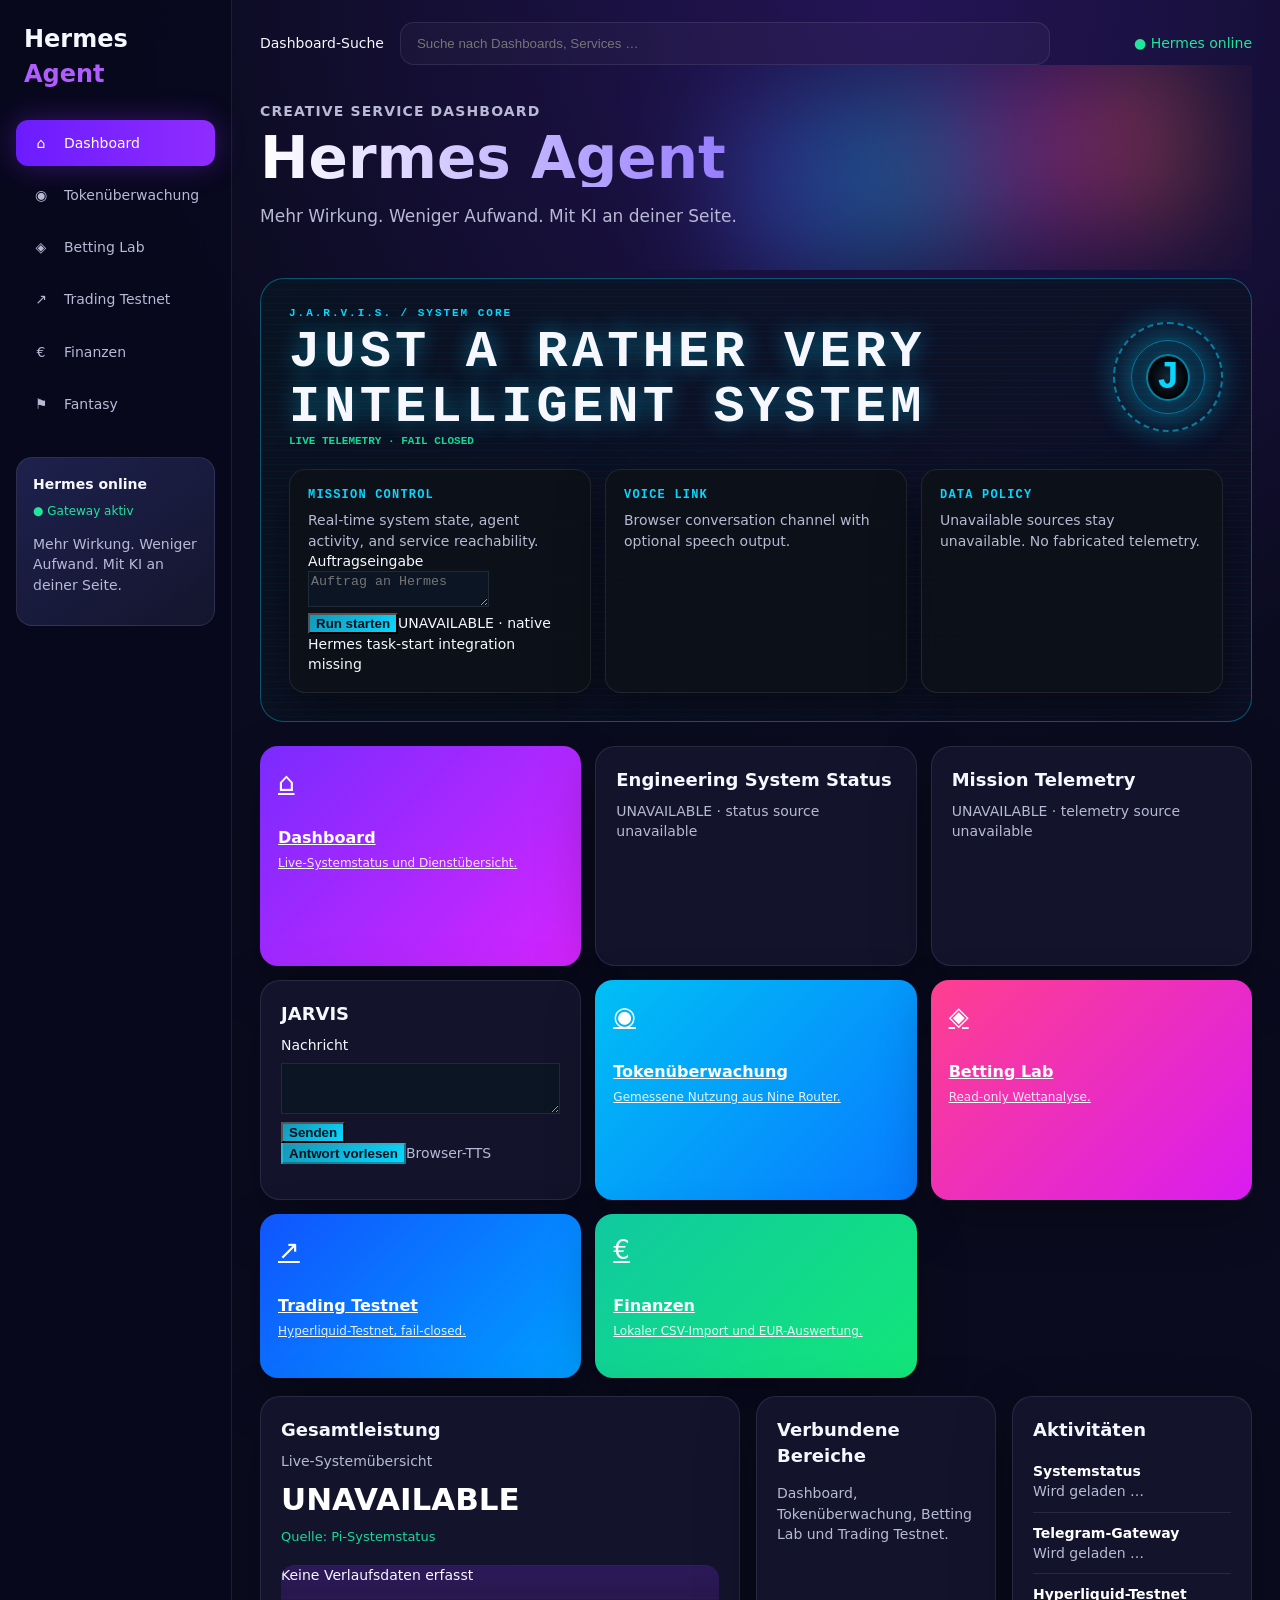
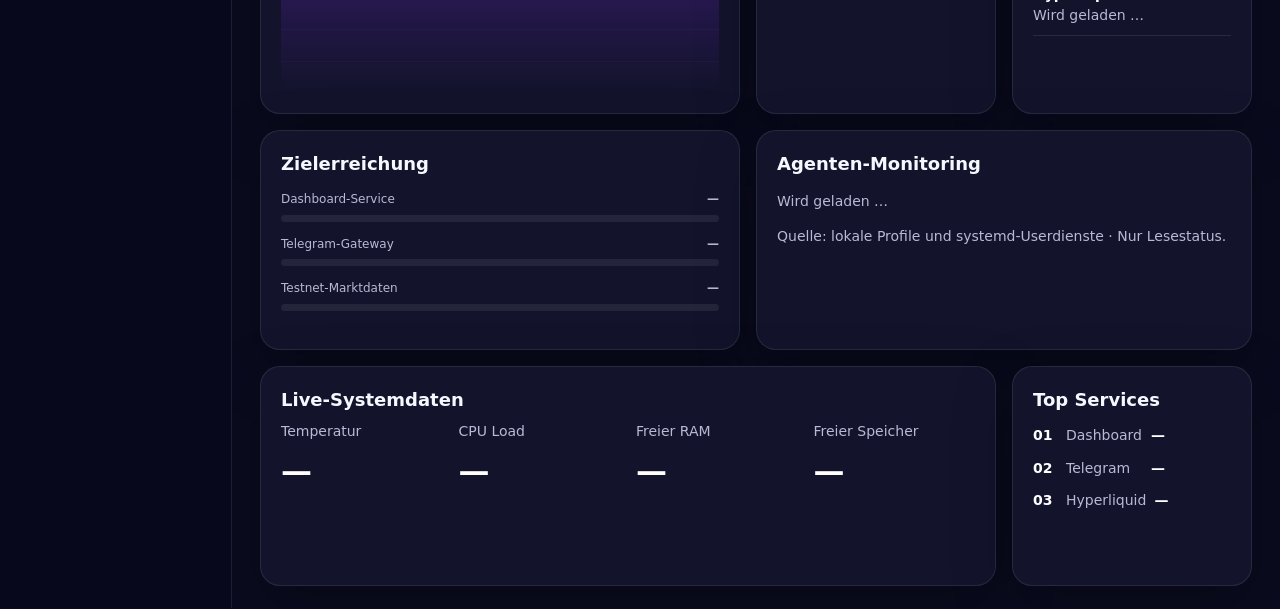
==== commit 9f9fb22f: "feat: unify command center dashboard shell" ====
--- a/index.html
+++ b/index.html
@@ -1,5 +1,5 @@
 <!doctype html>
-<html lang="de"><head><meta charset="utf-8"><meta name="viewport" content="width=device-width,initial-scale=1"><title>Hermes Agent Dashboard</title>
+<html lang="de"><head><meta charset="utf-8"><meta name="viewport" content="width=device-width,initial-scale=1"><title>Hermes Agent Dashboard</title><link rel="stylesheet" href="/command-center.css">
 <style>
 :root{--bg:#0a0b1e;--surface:#15162e;--surface2:#1c1e3b;--text:#f7f8ff;--muted:#b8b9d4;--line:rgba(255,255,255,.09);--purple:#8b2cff;--violet:#5b45ff;--cyan:#09d6ff;--pink:#ff2daa;--orange:#ff8a24;--green:#17d996;--r:20px}*{box-sizing:border-box}body{margin:0;background:radial-gradient(circle at 70% 0,#241456 0,transparent 32%),var(--bg);color:var(--text);font:14px/1.45 Inter,Manrope,system-ui,sans-serif}.app{display:grid;grid-template-columns:232px 1fr;min-height:100vh}aside{padding:22px 16px;border-right:1px solid var(--line);background:rgba(8,9,30,.88);backdrop-filter:blur(18px)}.brand{font-size:24px;font-weight:800;margin:0 8px 28px}.brand span{color:#b15cff}.menu{display:none;background:#ffffff12;color:#fff;border:1px solid var(--line);border-radius:10px;padding:8px 12px;font-size:20px}nav a{display:flex;align-items:center;gap:12px;padding:13px 14px;margin:6px 0;border-radius:12px;color:var(--muted);text-decoration:none}nav a.active{color:#fff;background:linear-gradient(90deg,#6b1cff,#8f2cff);box-shadow:0 0 28px #8b2cff59}.nav-icon{width:22px;text-align:center}.agent{margin-top:30px;padding:16px;border:1px solid var(--line);border-radius:16px;background:linear-gradient(145deg,#1d214d,#14152d)}.agent strong{display:block;margin-bottom:5px}.online{color:#20e59a;font-size:12px}main{padding:22px 28px;min-width:0;overflow-x:hidden}.topbar{display:flex;gap:16px;align-items:center}.search{flex:1;max-width:650px;padding:13px 16px;border:1px solid var(--line);border-radius:14px;background:#ffffff08;color:#fff;outline:none}.top-status{margin-left:auto;color:#20e59a;white-space:nowrap}.hero{position:relative;overflow:hidden;padding:36px 0 24px}.hero:after{content:"";position:absolute;width:480px;height:180px;right:5%;top:10px;background:linear-gradient(90deg,#5b45ff,#09d6ff 35%,#ff2daa 68%,#ff8a24);filter:blur(55px);opacity:.35;transform:rotate(-8deg);pointer-events:none}.hero>*{position:relative;z-index:1}.eyebrow{color:#b8b9d4;font-weight:700;letter-spacing:.08em;text-transform:uppercase}.hero h1{font-size:clamp(40px,5vw,58px);line-height:1;margin:8px 0;background:linear-gradient(90deg,#fff,#8f74ff,#ff38bf);-webkit-background-clip:text;color:transparent}.hero p{color:var(--muted);font-size:17px;max-width:680px}.cards{display:grid;grid-template-columns:repeat(6,minmax(130px,1fr));gap:14px}.svc{min-height:164px;border-radius:18px;padding:18px;color:#fff;box-shadow:0 20px 50px #0004;transition:.2s transform,.2s box-shadow}.svc:hover{transform:translateY(-4px);box-shadow:0 24px 55px #0007}.svc .icon{font-size:26px}.svc h3{margin:24px 0 6px;font-size:16px}.svc p{margin:0;color:#ffffffdf;font-size:12px}.svc .spark{margin-top:12px;width:100%;height:18px}.svc .action{float:right;margin-top:-22px;border:1px solid #ffffff88;border-radius:50%;width:28px;height:28px;text-align:center;line-height:25px}.s1{background:linear-gradient(135deg,#7a2bff,#d625ff)}.s2{background:linear-gradient(135deg,#00bff5,#087bff)}.s3{background:linear-gradient(135deg,#ff6a2a,#ffb02e)}.s4{background:linear-gradient(135deg,#ff3f8e,#d91cf0)}.s5{background:linear-gradient(135deg,#10c9a0,#12e679)}.s6{background:linear-gradient(135deg,#1155ff,#009eff)}.layout{display:grid;grid-template-columns:2fr 1fr 1fr;gap:16px;margin-top:18px}.card{background:#15162ef2;border:1px solid var(--line);border-radius:var(--r);padding:20px;min-height:220px;box-shadow:0 20px 60px #0004}.card h2{font-size:18px;margin:0 0 8px}.muted{color:var(--muted)}.kpi{font-size:31px;font-weight:800;margin:6px 0;color:#fff}.trend{color:var(--green);font-size:13px}.chart{height:128px;margin-top:18px;border-radius:14px;background:linear-gradient(180deg,#8b2cff38,transparent),repeating-linear-gradient(0deg,transparent,transparent 31px,#ffffff0d 32px);position:relative;overflow:hidden}.chart svg{width:100%;height:100%}.donut{width:132px;height:132px;border-radius:50%;margin:12px auto;background:conic-gradient(#8b2cff 0 24%,#09d6ff 24% 44%,#ff8a24 44% 60%,#ff2daa 60% 78%,#17d996 78% 90%,#087bff 90%);display:grid;place-items:center}.donut:after{content:'—';display:grid;place-items:center;width:80px;height:80px;border-radius:50%;background:var(--surface);font-size:24px;font-weight:800}.legend{display:grid;grid-template-columns:1fr 1fr;gap:4px;font-size:11px;color:var(--muted)}.legend i{display:inline-block;width:8px;height:8px;border-radius:50%;margin-right:5px}.feed{list-style:none;padding:0;margin:0}.feed li{padding:10px 0;border-bottom:1px solid var(--line)}.feed b{color:#fff}.goal{margin:14px 0}.goal-head{display:flex;justify-content:space-between;color:var(--muted);font-size:12px}.bar{height:7px;background:#ffffff12;border-radius:9px;margin-top:6px;overflow:hidden}.bar i{display:block;height:100%;border-radius:9px;background:linear-gradient(90deg,#8b2cff,#09d6ff)}.bar.green i{background:linear-gradient(90deg,#10c9a0,#12e679)}.wide{grid-column:span 2}.rank{display:grid;grid-template-columns:25px 1fr 80px;gap:8px;align-items:center;margin:12px 0;color:var(--muted)}.rank b{color:#fff}.route{display:none}.route.active{display:block}@media(max-width:1200px){.cards{grid-template-columns:repeat(3,1fr)}.layout{grid-template-columns:1fr 1fr}.wide{grid-column:span 2}}@media(max-width:760px){.layout[style]{grid-template-columns:1fr!important}.app{display:block}aside{display:block;position:fixed;z-index:5;inset:0 auto 0 0;width:260px;transform:translateX(-105%);transition:.2s transform}.app.open aside{transform:translateX(0)}.menu{display:block;position:absolute;top:16px;right:16px}main{padding:16px}main{padding:16px}.topbar{flex-wrap:wrap}.search{max-width:none;flex-basis:100%;order:2}.top-status{margin-left:0}.cards{grid-template-columns:1fr 1fr}.layout{grid-template-columns:1fr}.wide{grid-column:auto}.hero{padding-top:28px}.hero h1{font-size:40px}.card{padding:16px}.svc{min-height:150px}.agent{display:none}}
 
@@ -29,6 +29,6 @@
 .jarvis-widget form{max-width:100%}.jarvis-widget input,.jarvis-widget textarea{max-width:100%}
 .foundation-panels{display:grid;grid-template-columns:repeat(auto-fit,minmax(min(100%,280px),1fr));gap:14px;margin:0 0 24px}.foundation-panel{min-width:0;padding:18px;border:1px solid var(--line);border-radius:16px;background:var(--surface)}.foundation-panel h2{margin:0 0 8px;font-size:18px}.foundation-state{margin:0;color:var(--muted)}.foundation-state[data-status="AVAILABLE"]{color:var(--green)}.foundation-state[data-status="UNAVAILABLE"],.foundation-state[data-status="ERROR"]{color:#ff9c9c}.foundation-list{margin:12px 0 0;padding:0;list-style:none}.foundation-list li{padding:7px 0;border-top:1px solid var(--line);overflow-wrap:anywhere}
 .cards{grid-template-columns:repeat(auto-fit,minmax(min(100%,280px),1fr));}.card{min-width:0}.card form{display:grid;gap:8px;min-width:0}.card form textarea{width:100%;min-width:0;max-width:100%;resize:vertical}.card form button{justify-self:start;max-width:100%}
-</style></head><body><div class="app"><aside><div class="brand">Hermes <span>Agent</span></div><button class="menu" aria-label="Menü öffnen">☰ MENÜ</button><nav id="nav"><a class="active" href="/" data-route="dashboard"><span class="nav-icon">⌂</span>Dashboard</a><a href="/tokens.html" data-route="tokens"><span class="nav-icon">◉</span>Tokenüberwachung</a><a href="/betting"><span class="nav-icon">◈</span>Betting Lab</a><a href="/trading"><span class="nav-icon">↗</span>Trading Testnet</a><a href="/finanzen.html"><span class="nav-icon">€</span>Finanzen</a><a href="/fantasy"><span class="nav-icon">⚑</span>Fantasy</a></nav><div class="agent"><strong>Hermes online</strong><span class="online">● Gateway aktiv</span><p class="muted">Mehr Wirkung. Weniger Aufwand. Mit KI an deiner Seite.</p></div></aside><main><div class="topbar"><label class="sr-only" for="dashboard-search">Dashboard-Suche</label><input id="dashboard-search" class="search" placeholder="Suche nach Dashboards, Services …"><div class="top-status">● Hermes online</div></div><section class="hero"><div class="eyebrow">Creative Service Dashboard</div><h1>Hermes Agent</h1><p>Mehr Wirkung. Weniger Aufwand. Mit KI an deiner Seite.</p></section><section class="jarvis-shell" aria-labelledby="jarvis-shell-title"><header class="jarvis-header"><div><div class="jarvis-kicker">J.A.R.V.I.S. / SYSTEM CORE</div><h2 class="jarvis-title" id="jarvis-shell-title">JUST A RATHER VERY INTELLIGENT SYSTEM</h2><div class="jarvis-status" role="status">LIVE TELEMETRY · FAIL CLOSED</div></div><div class="arc-reactor" aria-label="JARVIS reactor visual"><div class="arc-core" aria-hidden="true">J</div></div></header><div class="jarvis-grid"><article class="jarvis-widget" data-widget="mission-control"><h3>Mission control</h3><p>Real-time system state, agent activity, and service reachability.</p></article><article class="jarvis-widget" data-widget="voice-link"><h3>Voice link</h3><p>Browser conversation channel with optional speech output.</p></article><article class="jarvis-widget" data-widget="data-policy"><h3>Data policy</h3><p>Unavailable sources stay unavailable. No fabricated telemetry.</p></article></div></section><section class="route active" id="dashboard"><div class="cards"><a class="svc s1" href="/"><div class="icon">⌂</div><h3>Dashboard</h3><p>Live-Systemstatus und Dienstübersicht.</p></a><article class="card" aria-labelledby="engineering-status-title"><h2 id="engineering-status-title">Engineering System Status</h2><div id="engineering-status" class="muted" role="status">Wird geladen …</div></article><article class="card" aria-labelledby="telemetry-title"><h2 id="telemetry-title">Mission Telemetry</h2><div id="telemetry" class="muted" role="status">Wird geladen …</div></article><article class="card" aria-labelledby="conversation-title"><h2 id="conversation-title">JARVIS</h2><form id="conversation-form"><label for="conversation-input">Nachricht</label><textarea id="conversation-input" name="message" maxlength="4000" required rows="3" autocomplete="off"></textarea><button type="submit">Senden</button></form><div id="conversation-output" class="muted" role="status" aria-live="polite"></div><button id="conversation-speak" type="button" disabled aria-describedby="conversation-speak-help">Antwort vorlesen</button><span id="conversation-speak-help" class="muted">Browser-TTS</span><div id="conversation-error" role="alert"></div></article><a class="svc s2" href="/tokens.html"><div class="icon">◉</div><h3>Tokenüberwachung</h3><p>Gemessene Nutzung aus Nine Router.</p></a><a class="svc s4" href="/betting"><div class="icon">◈</div><h3>Betting Lab</h3><p>Read-only Wettanalyse.</p></a><a class="svc s6" href="/trading"><div class="icon">↗</div><h3>Trading Testnet</h3><p>Hyperliquid-Testnet, fail-closed.</p></a><a class="svc s5" href="/finanzen.html"><div class="icon">€</div><h3>Finanzen</h3><p>Lokaler CSV-Import und EUR-Auswertung.</p></a></div><div class="layout"><article class="card"><h2>Gesamtleistung</h2><div class="muted">Live-Systemübersicht</div><div class="kpi" id="health">Wird geladen …</div><div class="trend" id="health-note">Quelle: Pi-Systemstatus</div><div class="chart" id="system-chart" role="img" aria-label="Systemverlauf">Keine Verlaufsdaten erfasst</div></article><article class="card"><h2>Verbundene Bereiche</h2><p class="muted">Dashboard, Tokenüberwachung, Betting Lab und Trading Testnet.</p></article><article class="card"><h2>Aktivitäten</h2><ul class="feed"><li><b>Systemstatus</b><br><span class="muted" id="activity-system">Wird geladen …</span></li><li><b>Telegram-Gateway</b><br><span class="muted" id="activity-gateway">Wird geladen …</span></li><li><b>Hyperliquid-Testnet</b><br><span class="muted" id="activity-market">Wird geladen …</span></li></ul></article><article class="card"><h2>Zielerreichung</h2><div class="goal"><div class="goal-head"><span>Dashboard-Service</span><b id="service-goal">—</b></div><div class="bar green"><i id="service-bar" style="width:0"></i></div></div><div class="goal"><div class="goal-head"><span>Telegram-Gateway</span><b id="gateway-goal">—</b></div><div class="bar"><i id="gateway-bar" style="width:0"></i></div></div><div class="goal"><div class="goal-head"><span>Testnet-Marktdaten</span><b id="market-goal">—</b></div><div class="bar"><i id="market-bar" style="width:0"></i></div></div></article><article class="card wide"><h2>Agenten-Monitoring</h2><p class="muted" id="agents-summary">Wird geladen …</p><div id="agents-list" class="feed"></div><p class="muted">Quelle: lokale Profile und systemd-Userdienste · Nur Lesestatus.</p></article><article class="card wide"><h2>Live-Systemdaten</h2><div class="layout" style="margin:0;grid-template-columns:repeat(4,1fr)"><div><div class="muted">Temperatur</div><div class="kpi" id="temp">—</div></div><div><div class="muted">CPU Load</div><div class="kpi" id="cpu">—</div></div><div><div class="muted">Freier RAM</div><div class="kpi" id="ram">—</div></div><div><div class="muted">Freier Speicher</div><div class="kpi" id="disk">—</div></div></div></article><article class="card"><h2>Top Services</h2><div class="rank"><b>01</b><span>Dashboard</span><b class="muted" id="top-dashboard">—</b></div><div class="rank"><b>02</b><span>Telegram</span><b class="muted" id="top-telegram">—</b></div><div class="rank"><b>03</b><span>Hyperliquid</span><b class="muted" id="top-market">—</b></div></article></div></section><section class="route" id="tokens"><div class="card"><h2>Tokenüberwachung</h2><div class="layout" style="margin:0;grid-template-columns:repeat(4,1fr)"><div><div class="muted">Status</div><div class="kpi" id="token-status">Wird geladen …</div></div><div><div class="muted">Requests</div><div class="kpi" id="token-requests">—</div></div><div><div class="muted">Gesamt-Tokens</div><div class="kpi" id="token-total">—</div></div><div><div class="muted">Kosten</div><div class="kpi" id="token-cost">—</div></div></div><p class="muted" id="token-source">Quelle: —</p></div></section><section class="route" id="system"><div class="card"><h2>Systemstatus</h2><p id="system-detail" class="muted">Wird geladen …</p></div></section></main></div><script>const mb=n=>Number.isFinite(Number(n))?Math.round(Number(n)/1048576)+' MB':'UNAVAILABLE';const setGoal=(id,ok)=>{document.querySelector('#'+id+'-goal').textContent=ok?'100%':'0%';document.querySelector('#'+id+'-bar').style.width=ok?'100%':'0%'};async function load(){try{const s=await fetch('/api/systems').then(r=>r.json()),t=await fetch('/api/trading/status').then(r=>r.json()),u=await fetch('/api/tokens').then(r=>r.json()),a=await fetch('/api/agents').then(r=>r.json());const dash=s.dashboard==='active',gate=s.gateway==='active',market=t.market.status==='available',d=u.data||{};document.querySelector('#agents-summary').textContent=`${a.active??'UNAVAILABLE'} von ${a.profiles??'UNAVAILABLE'} Profilen aktiv`;const agentList=document.querySelector('#agents-list');agentList.replaceChildren();if(!a||!Array.isArray(a.agents)){document.querySelector('#agents-summary').textContent='UNAVAILABLE · agent source malformed';agentList.textContent='UNAVAILABLE';}else if(!a.agents.length){agentList.textContent='UNAVAILABLE · no agent data';}else{a.agents.forEach(x=>{const row=document.createElement('div'),name=document.createElement('b'),detail=document.createElement('span');name.textContent=x&&typeof x.name==='string'&&x.name?x.name:'UNAVAILABLE';detail.className='muted';detail.textContent=`${x&&typeof x.state==='string'&&x.state?x.state:'UNAVAILABLE'} · ${x&&typeof x.unit==='string'&&x.unit?x.unit:'UNAVAILABLE'}`;row.append(name,document.createElement('br'),detail);agentList.append(row);});}document.querySelector('#token-status').textContent=u.usage||'UNAVAILABLE';document.querySelector('#token-requests').textContent=Number(d.requests||0).toLocaleString('de-DE');document.querySelector('#token-total').textContent=Number(d.total_tokens||0).toLocaleString('de-DE');document.querySelector('#token-cost').textContent=typeof d.cost==='number'?d.cost.toLocaleString('de-DE',{style:'currency',currency:'USD'}):'UNAVAILABLE';document.querySelector('#token-source').textContent='Quelle: '+(u.source||'UNAVAILABLE')+' · '+(u.reason||'Direktmessung');document.querySelector('#health').textContent=dash?'ONLINE':'UNAVAILABLE';document.querySelector('#health-note').textContent=dash?'Dashboard-Service aktiv · Port 8787':'Dashboard-Service nicht aktiv';document.querySelector('#temp').textContent=s.temperature===null?'—':s.temperature+' °C';document.querySelector('#cpu').textContent=s.cpu_load||'—';document.querySelector('#ram').textContent=mb(s.memory_available);document.querySelector('#disk').textContent=mb(s.disk_available);setGoal('service',dash);setGoal('gateway',gate);setGoal('market',market);document.querySelector('#system-detail').textContent=`Dashboard: ${s.dashboard}; Gateway: ${s.gateway}; Router: ${s.router}; Temperatur: ${s.temperature===null?'UNAVAILABLE':s.temperature+' °C'}; freier RAM: ${mb(s.memory_available)}; freier Speicher: ${mb(s.disk_available)}.`;document.querySelector('#activity-system').textContent=dash?'online':'nicht verfügbar';document.querySelector('#activity-gateway').textContent=gate?'online':'nicht verfügbar';document.querySelector('#activity-market').textContent=market?'Marktdaten verfügbar':'nicht verfügbar';document.querySelector('#top-dashboard').textContent=dash?'ONLINE':'OFFLINE';document.querySelector('#top-telegram').textContent=gate?'ONLINE':'OFFLINE';document.querySelector('#top-market').textContent=market?'TESTNET':'OFFLINE'}catch(e){document.querySelector('#health').textContent='UNAVAILABLE'}}load();setInterval(load,30000);document.querySelectorAll('[data-route]').forEach(a=>a.onclick=e=>{e.preventDefault();document.querySelectorAll('.route').forEach(x=>x.classList.toggle('active',x.id===a.dataset.route));document.querySelectorAll('nav a').forEach(x=>x.classList.remove('active'));a.classList.add('active')});document.querySelector('.menu').onclick=()=>document.querySelector('.app').classList.toggle('open');document.querySelectorAll('nav a').forEach(a=>a.onclick=()=>document.querySelector('.app').classList.remove('open'));fetch('/api/engineering-status').then(r=>r.json()).then(s=>{const status=document.querySelector('#engineering-status');if(!s||!Array.isArray(s.sources)||typeof s.overall!=='string'){status.textContent='ERROR · malformed status source';}else{status.textContent=s.overall+' · '+s.sources.map(x=>`${x&&typeof x.name==='string'?x.name:'UNAVAILABLE'}: ${x&&typeof x.status==='string'?x.status:'UNAVAILABLE'}`).join(' · ')||'UNAVAILABLE · no status sources'} }).catch(()=>{document.querySelector('#engineering-status').textContent='UNAVAILABLE · status source unavailable'});fetch('/api/telemetry').then(r=>r.json()).then(t=>{const agents=t&&Array.isArray(t.agents)?t.agents:null;document.querySelector('#telemetry').textContent=t&&t.status==='AVAILABLE'&&agents?`${agents.length} agents · ${t.tasks&&typeof t.tasks==='object'?Object.entries(t.tasks).map(([k,v])=>k+': '+v).join(' · '):'UNAVAILABLE'} · source: Hermes Kanban DB`:'UNAVAILABLE · Kanban source unavailable'}).catch(()=>{document.querySelector('#telemetry').textContent='UNAVAILABLE · telemetry source unavailable'});document.querySelector('#conversation-form').onsubmit=async e=>{e.preventDefault();const out=document.querySelector('#conversation-output'),err=document.querySelector('#conversation-error');out.textContent='';err.textContent='';try{const r=await fetch('/api/conversation',{method:'POST',headers:{'Content-Type':'application/json'},body:JSON.stringify({message:document.querySelector('#conversation-input').value})}),data=await r.json();if(!r.ok)throw new Error(data.error||'Anfrage fehlgeschlagen');out.textContent=data.response;const speak=document.querySelector('#conversation-speak');speak.disabled=!data.response;speak.onclick=()=>{if('speechSynthesis' in window){window.speechSynthesis.cancel();window.speechSynthesis.speak(new SpeechSynthesisUtterance(data.response))}else{err.textContent='Browser unterstützt keine Sprachwiedergabe'}}}catch(x){err.textContent=x.message}};if(!('speechSynthesis' in window)){document.querySelector('#conversation-speak-help').textContent='Sprachwiedergabe nicht verfügbar'};</script><script>
+</style></head><body><div class="app"><aside><div class="brand">Hermes <span>Agent</span></div><button class="menu" aria-label="Menü öffnen">☰ MENÜ</button><nav id="nav"><a class="active" href="/" data-route="dashboard"><span class="nav-icon">⌂</span>Dashboard</a><a href="/tokens.html" data-route="tokens"><span class="nav-icon">◉</span>Tokenüberwachung</a><a href="/betting"><span class="nav-icon">◈</span>Betting Lab</a><a href="/trading"><span class="nav-icon">↗</span>Trading Testnet</a><a href="/finanzen.html"><span class="nav-icon">€</span>Finanzen</a><a href="/fantasy"><span class="nav-icon">⚑</span>Fantasy</a></nav><div class="agent"><strong>Hermes online</strong><span class="online">● Gateway aktiv</span><p class="muted">Mehr Wirkung. Weniger Aufwand. Mit KI an deiner Seite.</p></div></aside><main><div class="topbar"><label class="sr-only" for="dashboard-search">Dashboard-Suche</label><input id="dashboard-search" class="search" placeholder="Suche nach Dashboards, Services …"><div class="top-status">● Hermes online</div></div><section class="hero"><div class="eyebrow">Creative Service Dashboard</div><h1>Hermes Agent</h1><p>Mehr Wirkung. Weniger Aufwand. Mit KI an deiner Seite.</p></section><section class="jarvis-shell" aria-labelledby="jarvis-shell-title"><header class="jarvis-header"><div><div class="jarvis-kicker">J.A.R.V.I.S. / SYSTEM CORE</div><h2 class="jarvis-title" id="jarvis-shell-title">JUST A RATHER VERY INTELLIGENT SYSTEM</h2><div class="jarvis-status" role="status">LIVE TELEMETRY · FAIL CLOSED</div></div><div class="arc-reactor" aria-label="JARVIS reactor visual"><div class="arc-core" aria-hidden="true">J</div></div></header><div class="jarvis-grid"><article class="jarvis-widget" data-widget="mission-control"><h3>Mission control</h3><p>Real-time system state, agent activity, and service reachability.</p><form id="hermes-run-form"><label for="hermes-run-input">Auftragseingabe</label><textarea id="hermes-run-input" maxlength="4000" required placeholder="Auftrag an Hermes"></textarea><button type="submit">Run starten</button><output id="hermes-run-status" role="status" aria-live="polite">UNAVAILABLE · native Hermes task-start integration missing</output></form></article><article class="jarvis-widget" data-widget="voice-link"><h3>Voice link</h3><p>Browser conversation channel with optional speech output.</p></article><article class="jarvis-widget" data-widget="data-policy"><h3>Data policy</h3><p>Unavailable sources stay unavailable. No fabricated telemetry.</p></article></div></section><section class="route active" id="dashboard"><div class="cards"><a class="svc s1" href="/"><div class="icon">⌂</div><h3>Dashboard</h3><p>Live-Systemstatus und Dienstübersicht.</p></a><article class="card" aria-labelledby="engineering-status-title"><h2 id="engineering-status-title">Engineering System Status</h2><div id="engineering-status" class="muted" role="status">Wird geladen …</div></article><article class="card" aria-labelledby="telemetry-title"><h2 id="telemetry-title">Mission Telemetry</h2><div id="telemetry" class="muted" role="status">Wird geladen …</div></article><article class="card" aria-labelledby="conversation-title"><h2 id="conversation-title">JARVIS</h2><form id="conversation-form"><label for="conversation-input">Nachricht</label><textarea id="conversation-input" name="message" maxlength="4000" required rows="3" autocomplete="off"></textarea><button type="submit">Senden</button></form><div id="conversation-output" class="muted" role="status" aria-live="polite"></div><button id="conversation-speak" type="button" disabled aria-describedby="conversation-speak-help">Antwort vorlesen</button><span id="conversation-speak-help" class="muted">Browser-TTS</span><div id="conversation-error" role="alert"></div></article><a class="svc s2" href="/tokens.html"><div class="icon">◉</div><h3>Tokenüberwachung</h3><p>Gemessene Nutzung aus Nine Router.</p></a><a class="svc s4" href="/betting"><div class="icon">◈</div><h3>Betting Lab</h3><p>Read-only Wettanalyse.</p></a><a class="svc s6" href="/trading"><div class="icon">↗</div><h3>Trading Testnet</h3><p>Hyperliquid-Testnet, fail-closed.</p></a><a class="svc s5" href="/finanzen.html"><div class="icon">€</div><h3>Finanzen</h3><p>Lokaler CSV-Import und EUR-Auswertung.</p></a></div><div class="layout"><article class="card"><h2>Gesamtleistung</h2><div class="muted">Live-Systemübersicht</div><div class="kpi" id="health">Wird geladen …</div><div class="trend" id="health-note">Quelle: Pi-Systemstatus</div><div class="chart" id="system-chart" role="img" aria-label="Systemverlauf">Keine Verlaufsdaten erfasst</div></article><article class="card"><h2>Verbundene Bereiche</h2><p class="muted">Dashboard, Tokenüberwachung, Betting Lab und Trading Testnet.</p></article><article class="card"><h2>Aktivitäten</h2><ul class="feed"><li><b>Systemstatus</b><br><span class="muted" id="activity-system">Wird geladen …</span></li><li><b>Telegram-Gateway</b><br><span class="muted" id="activity-gateway">Wird geladen …</span></li><li><b>Hyperliquid-Testnet</b><br><span class="muted" id="activity-market">Wird geladen …</span></li></ul></article><article class="card"><h2>Zielerreichung</h2><div class="goal"><div class="goal-head"><span>Dashboard-Service</span><b id="service-goal">—</b></div><div class="bar green"><i id="service-bar" style="width:0"></i></div></div><div class="goal"><div class="goal-head"><span>Telegram-Gateway</span><b id="gateway-goal">—</b></div><div class="bar"><i id="gateway-bar" style="width:0"></i></div></div><div class="goal"><div class="goal-head"><span>Testnet-Marktdaten</span><b id="market-goal">—</b></div><div class="bar"><i id="market-bar" style="width:0"></i></div></div></article><article class="card wide"><h2>Agenten-Monitoring</h2><p class="muted" id="agents-summary">Wird geladen …</p><div id="agents-list" class="feed"></div><p class="muted">Quelle: lokale Profile und systemd-Userdienste · Nur Lesestatus.</p></article><article class="card wide"><h2>Live-Systemdaten</h2><div class="layout" style="margin:0;grid-template-columns:repeat(4,1fr)"><div><div class="muted">Temperatur</div><div class="kpi" id="temp">—</div></div><div><div class="muted">CPU Load</div><div class="kpi" id="cpu">—</div></div><div><div class="muted">Freier RAM</div><div class="kpi" id="ram">—</div></div><div><div class="muted">Freier Speicher</div><div class="kpi" id="disk">—</div></div></div></article><article class="card"><h2>Top Services</h2><div class="rank"><b>01</b><span>Dashboard</span><b class="muted" id="top-dashboard">—</b></div><div class="rank"><b>02</b><span>Telegram</span><b class="muted" id="top-telegram">—</b></div><div class="rank"><b>03</b><span>Hyperliquid</span><b class="muted" id="top-market">—</b></div></article></div></section><section class="route" id="tokens"><div class="card"><h2>Tokenüberwachung</h2><div class="layout" style="margin:0;grid-template-columns:repeat(4,1fr)"><div><div class="muted">Status</div><div class="kpi" id="token-status">Wird geladen …</div></div><div><div class="muted">Requests</div><div class="kpi" id="token-requests">—</div></div><div><div class="muted">Gesamt-Tokens</div><div class="kpi" id="token-total">—</div></div><div><div class="muted">Kosten</div><div class="kpi" id="token-cost">—</div></div></div><p class="muted" id="token-source">Quelle: —</p></div></section><section class="route" id="system"><div class="card"><h2>Systemstatus</h2><p id="system-detail" class="muted">Wird geladen …</p></div></section></main></div><script>const mb=n=>Number.isFinite(Number(n))?Math.round(Number(n)/1048576)+' MB':'UNAVAILABLE';const setGoal=(id,ok)=>{document.querySelector('#'+id+'-goal').textContent=ok?'100%':'0%';document.querySelector('#'+id+'-bar').style.width=ok?'100%':'0%'};async function load(){try{const s=await fetch('/api/systems').then(r=>r.json()),t=await fetch('/api/trading/status').then(r=>r.json()),u=await fetch('/api/tokens').then(r=>r.json()),a=await fetch('/api/agents').then(r=>r.json());const dash=s.dashboard==='active',gate=s.gateway==='active',market=t.market.status==='available',d=u.data||{};document.querySelector('#agents-summary').textContent=`${a.active??'UNAVAILABLE'} von ${a.profiles??'UNAVAILABLE'} Profilen aktiv`;const agentList=document.querySelector('#agents-list');agentList.replaceChildren();if(!a||!Array.isArray(a.agents)){document.querySelector('#agents-summary').textContent='UNAVAILABLE · agent source malformed';agentList.textContent='UNAVAILABLE';}else if(!a.agents.length){agentList.textContent='UNAVAILABLE · no agent data';}else{a.agents.forEach(x=>{const row=document.createElement('div'),name=document.createElement('b'),detail=document.createElement('span');name.textContent=x&&typeof x.name==='string'&&x.name?x.name:'UNAVAILABLE';detail.className='muted';detail.textContent=`${x&&typeof x.state==='string'&&x.state?x.state:'UNAVAILABLE'} · ${x&&typeof x.unit==='string'&&x.unit?x.unit:'UNAVAILABLE'}`;row.append(name,document.createElement('br'),detail);agentList.append(row);});}document.querySelector('#token-status').textContent=u.usage||'UNAVAILABLE';document.querySelector('#token-requests').textContent=Number(d.requests||0).toLocaleString('de-DE');document.querySelector('#token-total').textContent=Number(d.total_tokens||0).toLocaleString('de-DE');document.querySelector('#token-cost').textContent=typeof d.cost==='number'?d.cost.toLocaleString('de-DE',{style:'currency',currency:'USD'}):'UNAVAILABLE';document.querySelector('#token-source').textContent='Quelle: '+(u.source||'UNAVAILABLE')+' · '+(u.reason||'Direktmessung');document.querySelector('#health').textContent=dash?'ONLINE':'UNAVAILABLE';document.querySelector('#health-note').textContent=dash?'Dashboard-Service aktiv · Port 8787':'Dashboard-Service nicht aktiv';document.querySelector('#temp').textContent=s.temperature===null?'—':s.temperature+' °C';document.querySelector('#cpu').textContent=s.cpu_load||'—';document.querySelector('#ram').textContent=mb(s.memory_available);document.querySelector('#disk').textContent=mb(s.disk_available);setGoal('service',dash);setGoal('gateway',gate);setGoal('market',market);document.querySelector('#system-detail').textContent=`Dashboard: ${s.dashboard}; Gateway: ${s.gateway}; Router: ${s.router}; Temperatur: ${s.temperature===null?'UNAVAILABLE':s.temperature+' °C'}; freier RAM: ${mb(s.memory_available)}; freier Speicher: ${mb(s.disk_available)}.`;document.querySelector('#activity-system').textContent=dash?'online':'nicht verfügbar';document.querySelector('#activity-gateway').textContent=gate?'online':'nicht verfügbar';document.querySelector('#activity-market').textContent=market?'Marktdaten verfügbar':'nicht verfügbar';document.querySelector('#top-dashboard').textContent=dash?'ONLINE':'OFFLINE';document.querySelector('#top-telegram').textContent=gate?'ONLINE':'OFFLINE';document.querySelector('#top-market').textContent=market?'TESTNET':'OFFLINE'}catch(e){document.querySelector('#health').textContent='UNAVAILABLE'}}load();setInterval(load,30000);document.querySelectorAll('[data-route]').forEach(a=>a.onclick=e=>{e.preventDefault();document.querySelectorAll('.route').forEach(x=>x.classList.toggle('active',x.id===a.dataset.route));document.querySelectorAll('nav a').forEach(x=>x.classList.remove('active'));a.classList.add('active')});document.querySelector('.menu').onclick=()=>document.querySelector('.app').classList.toggle('open');document.querySelectorAll('nav a').forEach(a=>a.onclick=()=>document.querySelector('.app').classList.remove('open'));fetch('/api/engineering-status').then(r=>r.json()).then(s=>{const status=document.querySelector('#engineering-status');if(!s||!Array.isArray(s.sources)||typeof s.overall!=='string'){status.textContent='ERROR · malformed status source';}else{status.textContent=s.overall+' · '+s.sources.map(x=>`${x&&typeof x.name==='string'?x.name:'UNAVAILABLE'}: ${x&&typeof x.status==='string'?x.status:'UNAVAILABLE'}`).join(' · ')||'UNAVAILABLE · no status sources'} }).catch(()=>{document.querySelector('#engineering-status').textContent='UNAVAILABLE · status source unavailable'});fetch('/api/telemetry').then(r=>r.json()).then(t=>{const agents=t&&Array.isArray(t.agents)?t.agents:null;document.querySelector('#telemetry').textContent=t&&t.status==='AVAILABLE'&&agents?`${agents.length} agents · ${t.tasks&&typeof t.tasks==='object'?Object.entries(t.tasks).map(([k,v])=>k+': '+v).join(' · '):'UNAVAILABLE'} · source: Hermes Kanban DB`:'UNAVAILABLE · Kanban source unavailable'}).catch(()=>{document.querySelector('#telemetry').textContent='UNAVAILABLE · telemetry source unavailable'});document.querySelector('#conversation-form').onsubmit=async e=>{e.preventDefault();const out=document.querySelector('#conversation-output'),err=document.querySelector('#conversation-error');out.textContent='';err.textContent='';try{const r=await fetch('/api/conversation',{method:'POST',headers:{'Content-Type':'application/json'},body:JSON.stringify({message:document.querySelector('#conversation-input').value})}),data=await r.json();if(!r.ok)throw new Error(data.error||'Anfrage fehlgeschlagen');out.textContent=data.response;const speak=document.querySelector('#conversation-speak');speak.disabled=!data.response;speak.onclick=()=>{if('speechSynthesis' in window){window.speechSynthesis.cancel();window.speechSynthesis.speak(new SpeechSynthesisUtterance(data.response))}else{err.textContent='Browser unterstützt keine Sprachwiedergabe'}}}catch(x){err.textContent=x.message}};if(!('speechSynthesis' in window)){document.querySelector('#conversation-speak-help').textContent='Sprachwiedergabe nicht verfügbar'};</script><script>
 (async()=>{try{const c=await fetch('/api/jarvis-config').then(r=>r.json());const root=document.documentElement;Object.entries(c.theme||{}).forEach(([k,v])=>root.style.setProperty('--'+k,v));const grid=document.querySelector('.jarvis-grid');if(grid){const items=Object.fromEntries([...grid.children].map(item=>[item.dataset.widget,item]));const order=[...(c.layout||[]),...Object.keys(items)];const fragment=document.createDocumentFragment();new Set(order).forEach(id=>{if(items[id])fragment.append(items[id])});grid.replaceChildren(fragment)}document.querySelector('.jarvis-shell')?.setAttribute('data-config-source',c.source||'defaults')}catch(_){}})();
-</script><script>document.querySelector('.menu')?.addEventListener('click',()=>document.querySelector('#nav')?.classList.toggle('open'))</script></body></html>+</script><script>document.querySelector('#hermes-run-form')?.addEventListener('submit',async event=>{event.preventDefault();const input=document.querySelector('#hermes-run-input'),status=document.querySelector('#hermes-run-status');status.textContent='Run startet …';try{const response=await fetch('/api/hermes/run',{method:'POST',headers:{'Content-Type':'application/json'},body:JSON.stringify({message:input.value})}),data=await response.json();if(!response.ok)throw new Error(data.error||'Run nicht verfügbar');status.textContent=`${data.status} · task ${data.id} · session ${data.session_id} · ${data.result?.response||data.result?.error||''}`}catch(error){status.textContent=error.message}});document.querySelector('.menu')?.addEventListener('click',()=>document.querySelector('#nav')?.classList.toggle('open'))</script></body></html>
--- a/command-center.css
+++ b/command-center.css
@@ -0,0 +1 @@
+:root{--bg:#070d18;--surface:#101b2b;--surface2:#16263b;--text:#eef7ff;--muted:#9fb2c8;--line:#263b54;--cyan:#35d9f5;--purple:#35d9f5;--pink:#ffbc57;--orange:#ffbc57;--green:#55e39a}html,body{max-width:100%;overflow-x:hidden}body{background:radial-gradient(circle at 78% 0,#12314a 0,transparent 34%),var(--bg);color:var(--text)}.card,.panel,#detail,.chip,.site-nav,.foundation-panel,.jarvis-widget{background:linear-gradient(145deg,#101b2bfa,#0c1625f2);border-color:var(--line);box-shadow:0 18px 48px #0006}.site-nav a,.nav-links a{color:var(--muted)}.site-nav .brand,.brand{color:var(--text)}.brand span{color:var(--cyan)}.nav-links a:hover,.nav-links .active{color:#07131d;background:linear-gradient(90deg,var(--cyan),#83efff);box-shadow:0 0 20px #35d9f544}.topbar h1,h1{background:linear-gradient(90deg,#fff,var(--cyan),var(--pink));-webkit-background-clip:text;color:transparent}.eyebrow,.jarvis-kicker,th{color:var(--cyan)}button{background:linear-gradient(135deg,#1598b8,var(--cyan));color:#06111b;font-weight:800}button.secondary{background:#1b3047;color:var(--text)}input,select,textarea{background:#0b1523;color:var(--text);border-color:var(--line)}button:focus-visible,a:focus-visible,input:focus-visible,select:focus-visible,textarea:focus-visible{outline:3px solid var(--pink);outline-offset:2px}@media(max-width:700px){.site-nav{margin-bottom:18px}.nav-links{flex-wrap:wrap}.nav-links a{min-height:44px}}
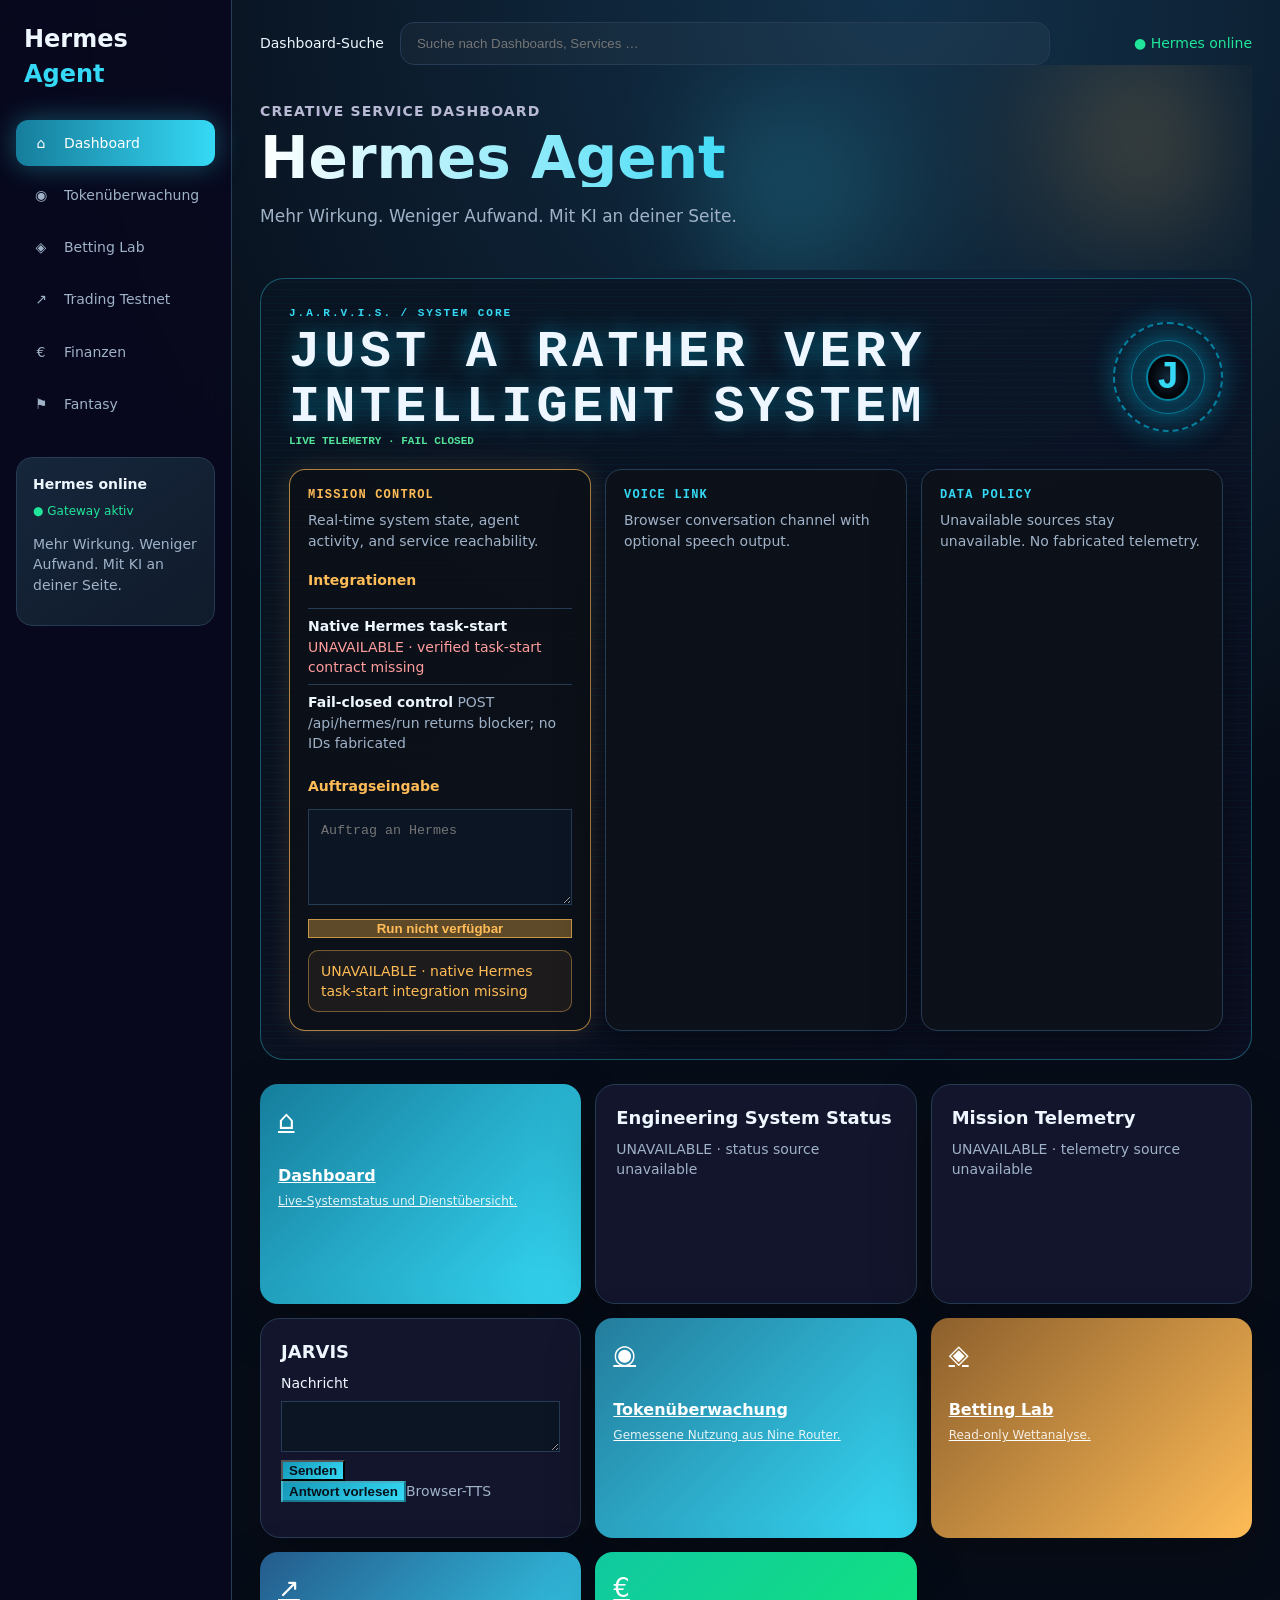
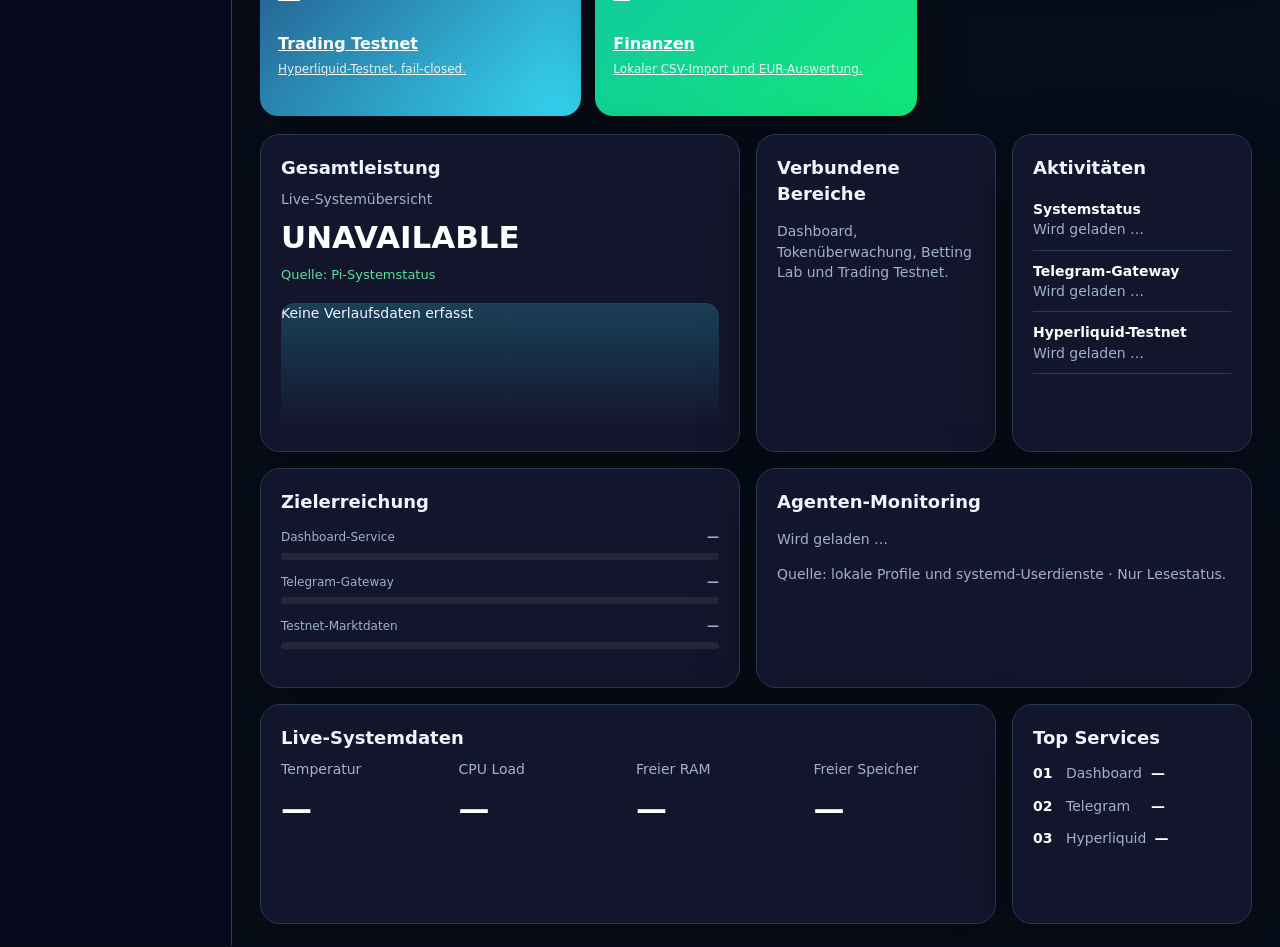
==== commit 6329d695: "fix: finish Avengers command center polish" ====
--- a/index.html
+++ b/index.html
@@ -1,7 +1,7 @@
 <!doctype html>
 <html lang="de"><head><meta charset="utf-8"><meta name="viewport" content="width=device-width,initial-scale=1"><title>Hermes Agent Dashboard</title><link rel="stylesheet" href="/command-center.css">
 <style>
-:root{--bg:#0a0b1e;--surface:#15162e;--surface2:#1c1e3b;--text:#f7f8ff;--muted:#b8b9d4;--line:rgba(255,255,255,.09);--purple:#8b2cff;--violet:#5b45ff;--cyan:#09d6ff;--pink:#ff2daa;--orange:#ff8a24;--green:#17d996;--r:20px}*{box-sizing:border-box}body{margin:0;background:radial-gradient(circle at 70% 0,#241456 0,transparent 32%),var(--bg);color:var(--text);font:14px/1.45 Inter,Manrope,system-ui,sans-serif}.app{display:grid;grid-template-columns:232px 1fr;min-height:100vh}aside{padding:22px 16px;border-right:1px solid var(--line);background:rgba(8,9,30,.88);backdrop-filter:blur(18px)}.brand{font-size:24px;font-weight:800;margin:0 8px 28px}.brand span{color:#b15cff}.menu{display:none;background:#ffffff12;color:#fff;border:1px solid var(--line);border-radius:10px;padding:8px 12px;font-size:20px}nav a{display:flex;align-items:center;gap:12px;padding:13px 14px;margin:6px 0;border-radius:12px;color:var(--muted);text-decoration:none}nav a.active{color:#fff;background:linear-gradient(90deg,#6b1cff,#8f2cff);box-shadow:0 0 28px #8b2cff59}.nav-icon{width:22px;text-align:center}.agent{margin-top:30px;padding:16px;border:1px solid var(--line);border-radius:16px;background:linear-gradient(145deg,#1d214d,#14152d)}.agent strong{display:block;margin-bottom:5px}.online{color:#20e59a;font-size:12px}main{padding:22px 28px;min-width:0;overflow-x:hidden}.topbar{display:flex;gap:16px;align-items:center}.search{flex:1;max-width:650px;padding:13px 16px;border:1px solid var(--line);border-radius:14px;background:#ffffff08;color:#fff;outline:none}.top-status{margin-left:auto;color:#20e59a;white-space:nowrap}.hero{position:relative;overflow:hidden;padding:36px 0 24px}.hero:after{content:"";position:absolute;width:480px;height:180px;right:5%;top:10px;background:linear-gradient(90deg,#5b45ff,#09d6ff 35%,#ff2daa 68%,#ff8a24);filter:blur(55px);opacity:.35;transform:rotate(-8deg);pointer-events:none}.hero>*{position:relative;z-index:1}.eyebrow{color:#b8b9d4;font-weight:700;letter-spacing:.08em;text-transform:uppercase}.hero h1{font-size:clamp(40px,5vw,58px);line-height:1;margin:8px 0;background:linear-gradient(90deg,#fff,#8f74ff,#ff38bf);-webkit-background-clip:text;color:transparent}.hero p{color:var(--muted);font-size:17px;max-width:680px}.cards{display:grid;grid-template-columns:repeat(6,minmax(130px,1fr));gap:14px}.svc{min-height:164px;border-radius:18px;padding:18px;color:#fff;box-shadow:0 20px 50px #0004;transition:.2s transform,.2s box-shadow}.svc:hover{transform:translateY(-4px);box-shadow:0 24px 55px #0007}.svc .icon{font-size:26px}.svc h3{margin:24px 0 6px;font-size:16px}.svc p{margin:0;color:#ffffffdf;font-size:12px}.svc .spark{margin-top:12px;width:100%;height:18px}.svc .action{float:right;margin-top:-22px;border:1px solid #ffffff88;border-radius:50%;width:28px;height:28px;text-align:center;line-height:25px}.s1{background:linear-gradient(135deg,#7a2bff,#d625ff)}.s2{background:linear-gradient(135deg,#00bff5,#087bff)}.s3{background:linear-gradient(135deg,#ff6a2a,#ffb02e)}.s4{background:linear-gradient(135deg,#ff3f8e,#d91cf0)}.s5{background:linear-gradient(135deg,#10c9a0,#12e679)}.s6{background:linear-gradient(135deg,#1155ff,#009eff)}.layout{display:grid;grid-template-columns:2fr 1fr 1fr;gap:16px;margin-top:18px}.card{background:#15162ef2;border:1px solid var(--line);border-radius:var(--r);padding:20px;min-height:220px;box-shadow:0 20px 60px #0004}.card h2{font-size:18px;margin:0 0 8px}.muted{color:var(--muted)}.kpi{font-size:31px;font-weight:800;margin:6px 0;color:#fff}.trend{color:var(--green);font-size:13px}.chart{height:128px;margin-top:18px;border-radius:14px;background:linear-gradient(180deg,#8b2cff38,transparent),repeating-linear-gradient(0deg,transparent,transparent 31px,#ffffff0d 32px);position:relative;overflow:hidden}.chart svg{width:100%;height:100%}.donut{width:132px;height:132px;border-radius:50%;margin:12px auto;background:conic-gradient(#8b2cff 0 24%,#09d6ff 24% 44%,#ff8a24 44% 60%,#ff2daa 60% 78%,#17d996 78% 90%,#087bff 90%);display:grid;place-items:center}.donut:after{content:'—';display:grid;place-items:center;width:80px;height:80px;border-radius:50%;background:var(--surface);font-size:24px;font-weight:800}.legend{display:grid;grid-template-columns:1fr 1fr;gap:4px;font-size:11px;color:var(--muted)}.legend i{display:inline-block;width:8px;height:8px;border-radius:50%;margin-right:5px}.feed{list-style:none;padding:0;margin:0}.feed li{padding:10px 0;border-bottom:1px solid var(--line)}.feed b{color:#fff}.goal{margin:14px 0}.goal-head{display:flex;justify-content:space-between;color:var(--muted);font-size:12px}.bar{height:7px;background:#ffffff12;border-radius:9px;margin-top:6px;overflow:hidden}.bar i{display:block;height:100%;border-radius:9px;background:linear-gradient(90deg,#8b2cff,#09d6ff)}.bar.green i{background:linear-gradient(90deg,#10c9a0,#12e679)}.wide{grid-column:span 2}.rank{display:grid;grid-template-columns:25px 1fr 80px;gap:8px;align-items:center;margin:12px 0;color:var(--muted)}.rank b{color:#fff}.route{display:none}.route.active{display:block}@media(max-width:1200px){.cards{grid-template-columns:repeat(3,1fr)}.layout{grid-template-columns:1fr 1fr}.wide{grid-column:span 2}}@media(max-width:760px){.layout[style]{grid-template-columns:1fr!important}.app{display:block}aside{display:block;position:fixed;z-index:5;inset:0 auto 0 0;width:260px;transform:translateX(-105%);transition:.2s transform}.app.open aside{transform:translateX(0)}.menu{display:block;position:absolute;top:16px;right:16px}main{padding:16px}main{padding:16px}.topbar{flex-wrap:wrap}.search{max-width:none;flex-basis:100%;order:2}.top-status{margin-left:0}.cards{grid-template-columns:1fr 1fr}.layout{grid-template-columns:1fr}.wide{grid-column:auto}.hero{padding-top:28px}.hero h1{font-size:40px}.card{padding:16px}.svc{min-height:150px}.agent{display:none}}
+:root{--bg:#070d18;--surface:#101b2b;--surface2:#16263b;--text:#eef7ff;--muted:#9fb2c8;--line:#263b54;--purple:#35d9f5;--violet:#35d9f5;--cyan:#35d9f5;--pink:#ffbc57;--orange:#ffbc57;--green:#55e39a;--r:20px}*{box-sizing:border-box}body{margin:0;background:radial-gradient(circle at 70% 0,#12314a 0,transparent 32%),var(--bg);color:var(--text);font:14px/1.45 Inter,Manrope,system-ui,sans-serif}.app{display:grid;grid-template-columns:232px 1fr;min-height:100vh}aside{padding:22px 16px;border-right:1px solid var(--line);background:rgba(8,9,30,.88);backdrop-filter:blur(18px)}.brand{font-size:24px;font-weight:800;margin:0 8px 28px}.brand span{color:#35d9f5}.menu{display:none;background:#ffffff12;color:#fff;border:1px solid var(--line);border-radius:10px;padding:8px 12px;font-size:20px}nav a{display:flex;align-items:center;gap:12px;padding:13px 14px;margin:6px 0;border-radius:12px;color:var(--muted);text-decoration:none}nav a.active{color:#fff;background:linear-gradient(90deg,#1598b8,#35d9f5);box-shadow:0 0 28px #8b2cff59}.nav-icon{width:22px;text-align:center}.agent{margin-top:30px;padding:16px;border:1px solid var(--line);border-radius:16px;background:linear-gradient(145deg,#1d214d,#14152d)}.agent strong{display:block;margin-bottom:5px}.online{color:#20e59a;font-size:12px}main{padding:22px 28px;min-width:0;overflow-x:hidden}.topbar{display:flex;gap:16px;align-items:center}.search{flex:1;max-width:650px;padding:13px 16px;border:1px solid var(--line);border-radius:14px;background:#ffffff08;color:#fff;outline:none}.top-status{margin-left:auto;color:#20e59a;white-space:nowrap}.hero{position:relative;overflow:hidden;padding:36px 0 24px}.hero:after{content:"";position:absolute;width:480px;height:180px;right:5%;top:10px;background:linear-gradient(90deg,#5b45ff,#09d6ff 35%,#ff2daa 68%,#ff8a24);filter:blur(55px);opacity:.35;transform:rotate(-8deg);pointer-events:none}.hero>*{position:relative;z-index:1}.eyebrow{color:#b8b9d4;font-weight:700;letter-spacing:.08em;text-transform:uppercase}.hero h1{font-size:clamp(40px,5vw,58px);line-height:1;margin:8px 0;background:linear-gradient(90deg,#fff,#35d9f5,#ffbc57);-webkit-background-clip:text;color:transparent}.hero p{color:var(--muted);font-size:17px;max-width:680px}.cards{display:grid;grid-template-columns:repeat(6,minmax(130px,1fr));gap:14px}.svc{min-height:164px;border-radius:18px;padding:18px;color:#fff;box-shadow:0 20px 50px #0004;transition:.2s transform,.2s box-shadow}.svc:hover{transform:translateY(-4px);box-shadow:0 24px 55px #0007}.svc .icon{font-size:26px}.svc h3{margin:24px 0 6px;font-size:16px}.svc p{margin:0;color:#ffffffdf;font-size:12px}.svc .spark{margin-top:12px;width:100%;height:18px}.svc .action{float:right;margin-top:-22px;border:1px solid #ffffff88;border-radius:50%;width:28px;height:28px;text-align:center;line-height:25px}.s1{background:linear-gradient(135deg,#7a2bff,#d625ff)}.s2{background:linear-gradient(135deg,#00bff5,#087bff)}.s3{background:linear-gradient(135deg,#ff6a2a,#ffb02e)}.s4{background:linear-gradient(135deg,#ff3f8e,#d91cf0)}.s5{background:linear-gradient(135deg,#10c9a0,#12e679)}.s6{background:linear-gradient(135deg,#1155ff,#009eff)}.layout{display:grid;grid-template-columns:2fr 1fr 1fr;gap:16px;margin-top:18px}.card{background:#15162ef2;border:1px solid var(--line);border-radius:var(--r);padding:20px;min-height:220px;box-shadow:0 20px 60px #0004}.card h2{font-size:18px;margin:0 0 8px}.muted{color:var(--muted)}.kpi{font-size:31px;font-weight:800;margin:6px 0;color:#fff}.trend{color:var(--green);font-size:13px}.chart{height:128px;margin-top:18px;border-radius:14px;background:linear-gradient(180deg,#8b2cff38,transparent),repeating-linear-gradient(0deg,transparent,transparent 31px,#ffffff0d 32px);position:relative;overflow:hidden}.chart svg{width:100%;height:100%}.donut{width:132px;height:132px;border-radius:50%;margin:12px auto;background:conic-gradient(#8b2cff 0 24%,#09d6ff 24% 44%,#ff8a24 44% 60%,#ff2daa 60% 78%,#17d996 78% 90%,#087bff 90%);display:grid;place-items:center}.donut:after{content:'—';display:grid;place-items:center;width:80px;height:80px;border-radius:50%;background:var(--surface);font-size:24px;font-weight:800}.legend{display:grid;grid-template-columns:1fr 1fr;gap:4px;font-size:11px;color:var(--muted)}.legend i{display:inline-block;width:8px;height:8px;border-radius:50%;margin-right:5px}.feed{list-style:none;padding:0;margin:0}.feed li{padding:10px 0;border-bottom:1px solid var(--line)}.feed b{color:#fff}.goal{margin:14px 0}.goal-head{display:flex;justify-content:space-between;color:var(--muted);font-size:12px}.bar{height:7px;background:#ffffff12;border-radius:9px;margin-top:6px;overflow:hidden}.bar i{display:block;height:100%;border-radius:9px;background:linear-gradient(90deg,#8b2cff,#09d6ff)}.bar.green i{background:linear-gradient(90deg,#10c9a0,#12e679)}.wide{grid-column:span 2}.rank{display:grid;grid-template-columns:25px 1fr 80px;gap:8px;align-items:center;margin:12px 0;color:var(--muted)}.rank b{color:#fff}.route{display:none}.route.active{display:block}@media(max-width:1200px){.cards{grid-template-columns:repeat(3,1fr)}.layout{grid-template-columns:1fr 1fr}.wide{grid-column:span 2}}@media(max-width:760px){.layout[style]{grid-template-columns:1fr!important}.app{display:block}aside{display:block;position:fixed;z-index:5;inset:0 auto 0 0;width:260px;transform:translateX(-105%);transition:.2s transform}.app.open aside{transform:translateX(0)}.menu{display:block;position:absolute;top:16px;right:16px}main{padding:16px}main{padding:16px}.topbar{flex-wrap:wrap}.search{max-width:none;flex-basis:100%;order:2}.top-status{margin-left:0}.cards{grid-template-columns:1fr 1fr}.layout{grid-template-columns:1fr}.wide{grid-column:auto}.hero{padding-top:28px}.hero h1{font-size:40px}.card{padding:16px}.svc{min-height:150px}.agent{display:none}}
 
 /* JARVIS shell treatment: upstream-inspired reactor, cyan telemetry, responsive widget grid. */
 .jarvis-shell{position:relative;display:grid;gap:22px;margin:8px 0 24px;padding:28px;border:1px solid color-mix(in srgb,var(--cyan) 35%,transparent);border-radius:24px;background:linear-gradient(145deg,#091522cc,#0d1025cc);overflow:hidden}.jarvis-shell:before{content:"";position:absolute;inset:0;background:linear-gradient(transparent 49%,#00d4ff12 50%,transparent 51%);background-size:100% 7px;pointer-events:none;opacity:.45}.jarvis-header,.jarvis-widget{position:relative;z-index:1}.jarvis-header{display:flex;align-items:center;justify-content:space-between;gap:20px}.jarvis-kicker{color:var(--cyan);font:700 11px/1.2 ui-monospace,monospace;letter-spacing:.18em;text-transform:uppercase}.jarvis-title{margin:6px 0 0;font:700 clamp(28px,5vw,52px)/1.05 ui-monospace,monospace;letter-spacing:.08em;text-shadow:0 0 22px #00d4ff77}.jarvis-status{color:var(--green);font:700 11px ui-monospace,monospace;white-space:nowrap}.arc-reactor{position:relative;width:clamp(118px,18vw,176px);aspect-ratio:1;border:2px dashed #00d4ff88;border-radius:50%;display:grid;place-items:center;animation:jarvis-rotate 12s linear infinite;box-shadow:0 0 32px #00d4ff33}.arc-reactor:before{content:"";position:absolute;width:68%;aspect-ratio:1;border:1px solid #00d4ff88;border-radius:50%;box-shadow:0 0 35px #00d4ff88,inset 0 0 25px #00d4ff44;animation:jarvis-pulse 3s ease-in-out infinite}.arc-core{position:relative;width:42%;aspect-ratio:1;border-radius:50%;display:grid;place-items:center;color:var(--cyan);font:800 clamp(24px,4vw,38px) ui-monospace,monospace;background:radial-gradient(circle,#152b3d,#050810 70%);border:2px solid #00d4ff99;box-shadow:0 0 18px #00d4ff66,inset 0 0 18px #000}.jarvis-grid{display:grid;grid-template-columns:repeat(auto-fit,minmax(min(100%,260px),1fr));gap:14px}.jarvis-widget{min-height:100px;padding:18px;border:1px solid var(--line);border-radius:16px;background:#0d1117cc}.jarvis-widget h3{margin:0 0 8px;color:var(--cyan);font:700 12px ui-monospace,monospace;letter-spacing:.1em;text-transform:uppercase}.jarvis-widget p{margin:0;color:var(--muted)}@keyframes jarvis-rotate{to{transform:rotate(360deg)}}@keyframes jarvis-pulse{50%{transform:scale(1.08);opacity:.65}}@media (prefers-reduced-motion:reduce){.arc-reactor,.arc-reactor:before{animation:none}}@media(max-width:640px){.jarvis-shell{padding:20px}.jarvis-header{align-items:flex-start}.jarvis-status{display:none}}
@@ -27,8 +27,28 @@
   .jarvis-widget form input,.jarvis-widget form textarea,.jarvis-widget form button{min-width:0;max-width:100%}
 }
 .jarvis-widget form{max-width:100%}.jarvis-widget input,.jarvis-widget textarea{max-width:100%}
+/* Avengers palette override: legacy gradients stay semantic, never purple-dominant. */
+.hero:after{background:linear-gradient(90deg,#35d9f5,#101b2b 55%,#ffbc57);opacity:.28}
+.jarvis-widget[data-widget="mission-control"]{border-color:#ffbc57aa;box-shadow:0 0 26px #ffbc5722}
+.jarvis-widget[data-widget="mission-control"] h3,.integrations h4{color:#ffbc57}
+.jarvis-widget[data-widget="mission-control"] form{display:grid;gap:12px;align-items:start;margin-top:16px}
+.jarvis-widget[data-widget="mission-control"] form label{font-weight:700;color:#ffbc57}
+.jarvis-widget[data-widget="mission-control"] form textarea{min-height:96px;padding:12px;line-height:1.4}
+.jarvis-widget[data-widget="mission-control"] form button{margin-top:2px}
+.jarvis-widget[data-widget="mission-control"] form button:disabled{background:#5e4928;color:#ffbc57;border:1px solid #ffbc57aa;opacity:1;cursor:not-allowed}
+.jarvis-widget[data-widget="mission-control"] form output{display:block;padding:10px 12px;border:1px solid #ffbc5766;border-radius:10px;color:#ffbc57;background:#ffbc5712;overflow-wrap:anywhere}
+nav a.active{background:linear-gradient(90deg,#167d9c,#35d9f5);box-shadow:0 0 28px #35d9f559}
+.agent{background:linear-gradient(145deg,#16263b,#101b2b)}
+.s1{background:linear-gradient(135deg,#167d9c,#35d9f5)}
+.s2{background:linear-gradient(135deg,#247c9c,#35d9f5)}
+.s4{background:linear-gradient(135deg,#8c5f2c,#ffbc57)}
+.s6{background:linear-gradient(135deg,#245b8c,#35d9f5)}
+.chart{background:linear-gradient(180deg,#35d9f538,transparent),repeating-linear-gradient(0deg,transparent,transparent 31px,#ffffff0d 32px)}
+.bar i{background:linear-gradient(90deg,#35d9f5,#ffbc57)}
+.donut{background:conic-gradient(#35d9f5 0 24%,#247c9c 24% 44%,#ffbc57 44% 60%,#8c5f2c 60% 78%,#55e39a 78% 90%,#245b8c 90%)}
+.hero h1{background:linear-gradient(90deg,#fff,#35d9f5,#ffbc57);-webkit-background-clip:text;color:transparent}
 .foundation-panels{display:grid;grid-template-columns:repeat(auto-fit,minmax(min(100%,280px),1fr));gap:14px;margin:0 0 24px}.foundation-panel{min-width:0;padding:18px;border:1px solid var(--line);border-radius:16px;background:var(--surface)}.foundation-panel h2{margin:0 0 8px;font-size:18px}.foundation-state{margin:0;color:var(--muted)}.foundation-state[data-status="AVAILABLE"]{color:var(--green)}.foundation-state[data-status="UNAVAILABLE"],.foundation-state[data-status="ERROR"]{color:#ff9c9c}.foundation-list{margin:12px 0 0;padding:0;list-style:none}.foundation-list li{padding:7px 0;border-top:1px solid var(--line);overflow-wrap:anywhere}
 .cards{grid-template-columns:repeat(auto-fit,minmax(min(100%,280px),1fr));}.card{min-width:0}.card form{display:grid;gap:8px;min-width:0}.card form textarea{width:100%;min-width:0;max-width:100%;resize:vertical}.card form button{justify-self:start;max-width:100%}
-</style></head><body><div class="app"><aside><div class="brand">Hermes <span>Agent</span></div><button class="menu" aria-label="Menü öffnen">☰ MENÜ</button><nav id="nav"><a class="active" href="/" data-route="dashboard"><span class="nav-icon">⌂</span>Dashboard</a><a href="/tokens.html" data-route="tokens"><span class="nav-icon">◉</span>Tokenüberwachung</a><a href="/betting"><span class="nav-icon">◈</span>Betting Lab</a><a href="/trading"><span class="nav-icon">↗</span>Trading Testnet</a><a href="/finanzen.html"><span class="nav-icon">€</span>Finanzen</a><a href="/fantasy"><span class="nav-icon">⚑</span>Fantasy</a></nav><div class="agent"><strong>Hermes online</strong><span class="online">● Gateway aktiv</span><p class="muted">Mehr Wirkung. Weniger Aufwand. Mit KI an deiner Seite.</p></div></aside><main><div class="topbar"><label class="sr-only" for="dashboard-search">Dashboard-Suche</label><input id="dashboard-search" class="search" placeholder="Suche nach Dashboards, Services …"><div class="top-status">● Hermes online</div></div><section class="hero"><div class="eyebrow">Creative Service Dashboard</div><h1>Hermes Agent</h1><p>Mehr Wirkung. Weniger Aufwand. Mit KI an deiner Seite.</p></section><section class="jarvis-shell" aria-labelledby="jarvis-shell-title"><header class="jarvis-header"><div><div class="jarvis-kicker">J.A.R.V.I.S. / SYSTEM CORE</div><h2 class="jarvis-title" id="jarvis-shell-title">JUST A RATHER VERY INTELLIGENT SYSTEM</h2><div class="jarvis-status" role="status">LIVE TELEMETRY · FAIL CLOSED</div></div><div class="arc-reactor" aria-label="JARVIS reactor visual"><div class="arc-core" aria-hidden="true">J</div></div></header><div class="jarvis-grid"><article class="jarvis-widget" data-widget="mission-control"><h3>Mission control</h3><p>Real-time system state, agent activity, and service reachability.</p><form id="hermes-run-form"><label for="hermes-run-input">Auftragseingabe</label><textarea id="hermes-run-input" maxlength="4000" required placeholder="Auftrag an Hermes"></textarea><button type="submit">Run starten</button><output id="hermes-run-status" role="status" aria-live="polite">UNAVAILABLE · native Hermes task-start integration missing</output></form></article><article class="jarvis-widget" data-widget="voice-link"><h3>Voice link</h3><p>Browser conversation channel with optional speech output.</p></article><article class="jarvis-widget" data-widget="data-policy"><h3>Data policy</h3><p>Unavailable sources stay unavailable. No fabricated telemetry.</p></article></div></section><section class="route active" id="dashboard"><div class="cards"><a class="svc s1" href="/"><div class="icon">⌂</div><h3>Dashboard</h3><p>Live-Systemstatus und Dienstübersicht.</p></a><article class="card" aria-labelledby="engineering-status-title"><h2 id="engineering-status-title">Engineering System Status</h2><div id="engineering-status" class="muted" role="status">Wird geladen …</div></article><article class="card" aria-labelledby="telemetry-title"><h2 id="telemetry-title">Mission Telemetry</h2><div id="telemetry" class="muted" role="status">Wird geladen …</div></article><article class="card" aria-labelledby="conversation-title"><h2 id="conversation-title">JARVIS</h2><form id="conversation-form"><label for="conversation-input">Nachricht</label><textarea id="conversation-input" name="message" maxlength="4000" required rows="3" autocomplete="off"></textarea><button type="submit">Senden</button></form><div id="conversation-output" class="muted" role="status" aria-live="polite"></div><button id="conversation-speak" type="button" disabled aria-describedby="conversation-speak-help">Antwort vorlesen</button><span id="conversation-speak-help" class="muted">Browser-TTS</span><div id="conversation-error" role="alert"></div></article><a class="svc s2" href="/tokens.html"><div class="icon">◉</div><h3>Tokenüberwachung</h3><p>Gemessene Nutzung aus Nine Router.</p></a><a class="svc s4" href="/betting"><div class="icon">◈</div><h3>Betting Lab</h3><p>Read-only Wettanalyse.</p></a><a class="svc s6" href="/trading"><div class="icon">↗</div><h3>Trading Testnet</h3><p>Hyperliquid-Testnet, fail-closed.</p></a><a class="svc s5" href="/finanzen.html"><div class="icon">€</div><h3>Finanzen</h3><p>Lokaler CSV-Import und EUR-Auswertung.</p></a></div><div class="layout"><article class="card"><h2>Gesamtleistung</h2><div class="muted">Live-Systemübersicht</div><div class="kpi" id="health">Wird geladen …</div><div class="trend" id="health-note">Quelle: Pi-Systemstatus</div><div class="chart" id="system-chart" role="img" aria-label="Systemverlauf">Keine Verlaufsdaten erfasst</div></article><article class="card"><h2>Verbundene Bereiche</h2><p class="muted">Dashboard, Tokenüberwachung, Betting Lab und Trading Testnet.</p></article><article class="card"><h2>Aktivitäten</h2><ul class="feed"><li><b>Systemstatus</b><br><span class="muted" id="activity-system">Wird geladen …</span></li><li><b>Telegram-Gateway</b><br><span class="muted" id="activity-gateway">Wird geladen …</span></li><li><b>Hyperliquid-Testnet</b><br><span class="muted" id="activity-market">Wird geladen …</span></li></ul></article><article class="card"><h2>Zielerreichung</h2><div class="goal"><div class="goal-head"><span>Dashboard-Service</span><b id="service-goal">—</b></div><div class="bar green"><i id="service-bar" style="width:0"></i></div></div><div class="goal"><div class="goal-head"><span>Telegram-Gateway</span><b id="gateway-goal">—</b></div><div class="bar"><i id="gateway-bar" style="width:0"></i></div></div><div class="goal"><div class="goal-head"><span>Testnet-Marktdaten</span><b id="market-goal">—</b></div><div class="bar"><i id="market-bar" style="width:0"></i></div></div></article><article class="card wide"><h2>Agenten-Monitoring</h2><p class="muted" id="agents-summary">Wird geladen …</p><div id="agents-list" class="feed"></div><p class="muted">Quelle: lokale Profile und systemd-Userdienste · Nur Lesestatus.</p></article><article class="card wide"><h2>Live-Systemdaten</h2><div class="layout" style="margin:0;grid-template-columns:repeat(4,1fr)"><div><div class="muted">Temperatur</div><div class="kpi" id="temp">—</div></div><div><div class="muted">CPU Load</div><div class="kpi" id="cpu">—</div></div><div><div class="muted">Freier RAM</div><div class="kpi" id="ram">—</div></div><div><div class="muted">Freier Speicher</div><div class="kpi" id="disk">—</div></div></div></article><article class="card"><h2>Top Services</h2><div class="rank"><b>01</b><span>Dashboard</span><b class="muted" id="top-dashboard">—</b></div><div class="rank"><b>02</b><span>Telegram</span><b class="muted" id="top-telegram">—</b></div><div class="rank"><b>03</b><span>Hyperliquid</span><b class="muted" id="top-market">—</b></div></article></div></section><section class="route" id="tokens"><div class="card"><h2>Tokenüberwachung</h2><div class="layout" style="margin:0;grid-template-columns:repeat(4,1fr)"><div><div class="muted">Status</div><div class="kpi" id="token-status">Wird geladen …</div></div><div><div class="muted">Requests</div><div class="kpi" id="token-requests">—</div></div><div><div class="muted">Gesamt-Tokens</div><div class="kpi" id="token-total">—</div></div><div><div class="muted">Kosten</div><div class="kpi" id="token-cost">—</div></div></div><p class="muted" id="token-source">Quelle: —</p></div></section><section class="route" id="system"><div class="card"><h2>Systemstatus</h2><p id="system-detail" class="muted">Wird geladen …</p></div></section></main></div><script>const mb=n=>Number.isFinite(Number(n))?Math.round(Number(n)/1048576)+' MB':'UNAVAILABLE';const setGoal=(id,ok)=>{document.querySelector('#'+id+'-goal').textContent=ok?'100%':'0%';document.querySelector('#'+id+'-bar').style.width=ok?'100%':'0%'};async function load(){try{const s=await fetch('/api/systems').then(r=>r.json()),t=await fetch('/api/trading/status').then(r=>r.json()),u=await fetch('/api/tokens').then(r=>r.json()),a=await fetch('/api/agents').then(r=>r.json());const dash=s.dashboard==='active',gate=s.gateway==='active',market=t.market.status==='available',d=u.data||{};document.querySelector('#agents-summary').textContent=`${a.active??'UNAVAILABLE'} von ${a.profiles??'UNAVAILABLE'} Profilen aktiv`;const agentList=document.querySelector('#agents-list');agentList.replaceChildren();if(!a||!Array.isArray(a.agents)){document.querySelector('#agents-summary').textContent='UNAVAILABLE · agent source malformed';agentList.textContent='UNAVAILABLE';}else if(!a.agents.length){agentList.textContent='UNAVAILABLE · no agent data';}else{a.agents.forEach(x=>{const row=document.createElement('div'),name=document.createElement('b'),detail=document.createElement('span');name.textContent=x&&typeof x.name==='string'&&x.name?x.name:'UNAVAILABLE';detail.className='muted';detail.textContent=`${x&&typeof x.state==='string'&&x.state?x.state:'UNAVAILABLE'} · ${x&&typeof x.unit==='string'&&x.unit?x.unit:'UNAVAILABLE'}`;row.append(name,document.createElement('br'),detail);agentList.append(row);});}document.querySelector('#token-status').textContent=u.usage||'UNAVAILABLE';document.querySelector('#token-requests').textContent=Number(d.requests||0).toLocaleString('de-DE');document.querySelector('#token-total').textContent=Number(d.total_tokens||0).toLocaleString('de-DE');document.querySelector('#token-cost').textContent=typeof d.cost==='number'?d.cost.toLocaleString('de-DE',{style:'currency',currency:'USD'}):'UNAVAILABLE';document.querySelector('#token-source').textContent='Quelle: '+(u.source||'UNAVAILABLE')+' · '+(u.reason||'Direktmessung');document.querySelector('#health').textContent=dash?'ONLINE':'UNAVAILABLE';document.querySelector('#health-note').textContent=dash?'Dashboard-Service aktiv · Port 8787':'Dashboard-Service nicht aktiv';document.querySelector('#temp').textContent=s.temperature===null?'—':s.temperature+' °C';document.querySelector('#cpu').textContent=s.cpu_load||'—';document.querySelector('#ram').textContent=mb(s.memory_available);document.querySelector('#disk').textContent=mb(s.disk_available);setGoal('service',dash);setGoal('gateway',gate);setGoal('market',market);document.querySelector('#system-detail').textContent=`Dashboard: ${s.dashboard}; Gateway: ${s.gateway}; Router: ${s.router}; Temperatur: ${s.temperature===null?'UNAVAILABLE':s.temperature+' °C'}; freier RAM: ${mb(s.memory_available)}; freier Speicher: ${mb(s.disk_available)}.`;document.querySelector('#activity-system').textContent=dash?'online':'nicht verfügbar';document.querySelector('#activity-gateway').textContent=gate?'online':'nicht verfügbar';document.querySelector('#activity-market').textContent=market?'Marktdaten verfügbar':'nicht verfügbar';document.querySelector('#top-dashboard').textContent=dash?'ONLINE':'OFFLINE';document.querySelector('#top-telegram').textContent=gate?'ONLINE':'OFFLINE';document.querySelector('#top-market').textContent=market?'TESTNET':'OFFLINE'}catch(e){document.querySelector('#health').textContent='UNAVAILABLE'}}load();setInterval(load,30000);document.querySelectorAll('[data-route]').forEach(a=>a.onclick=e=>{e.preventDefault();document.querySelectorAll('.route').forEach(x=>x.classList.toggle('active',x.id===a.dataset.route));document.querySelectorAll('nav a').forEach(x=>x.classList.remove('active'));a.classList.add('active')});document.querySelector('.menu').onclick=()=>document.querySelector('.app').classList.toggle('open');document.querySelectorAll('nav a').forEach(a=>a.onclick=()=>document.querySelector('.app').classList.remove('open'));fetch('/api/engineering-status').then(r=>r.json()).then(s=>{const status=document.querySelector('#engineering-status');if(!s||!Array.isArray(s.sources)||typeof s.overall!=='string'){status.textContent='ERROR · malformed status source';}else{status.textContent=s.overall+' · '+s.sources.map(x=>`${x&&typeof x.name==='string'?x.name:'UNAVAILABLE'}: ${x&&typeof x.status==='string'?x.status:'UNAVAILABLE'}`).join(' · ')||'UNAVAILABLE · no status sources'} }).catch(()=>{document.querySelector('#engineering-status').textContent='UNAVAILABLE · status source unavailable'});fetch('/api/telemetry').then(r=>r.json()).then(t=>{const agents=t&&Array.isArray(t.agents)?t.agents:null;document.querySelector('#telemetry').textContent=t&&t.status==='AVAILABLE'&&agents?`${agents.length} agents · ${t.tasks&&typeof t.tasks==='object'?Object.entries(t.tasks).map(([k,v])=>k+': '+v).join(' · '):'UNAVAILABLE'} · source: Hermes Kanban DB`:'UNAVAILABLE · Kanban source unavailable'}).catch(()=>{document.querySelector('#telemetry').textContent='UNAVAILABLE · telemetry source unavailable'});document.querySelector('#conversation-form').onsubmit=async e=>{e.preventDefault();const out=document.querySelector('#conversation-output'),err=document.querySelector('#conversation-error');out.textContent='';err.textContent='';try{const r=await fetch('/api/conversation',{method:'POST',headers:{'Content-Type':'application/json'},body:JSON.stringify({message:document.querySelector('#conversation-input').value})}),data=await r.json();if(!r.ok)throw new Error(data.error||'Anfrage fehlgeschlagen');out.textContent=data.response;const speak=document.querySelector('#conversation-speak');speak.disabled=!data.response;speak.onclick=()=>{if('speechSynthesis' in window){window.speechSynthesis.cancel();window.speechSynthesis.speak(new SpeechSynthesisUtterance(data.response))}else{err.textContent='Browser unterstützt keine Sprachwiedergabe'}}}catch(x){err.textContent=x.message}};if(!('speechSynthesis' in window)){document.querySelector('#conversation-speak-help').textContent='Sprachwiedergabe nicht verfügbar'};</script><script>
+</style></head><body><div class="app"><aside><div class="brand">Hermes <span>Agent</span></div><button class="menu" aria-label="Menü öffnen">☰ MENÜ</button><nav id="nav"><a class="active" href="/" data-route="dashboard"><span class="nav-icon">⌂</span>Dashboard</a><a href="/tokens.html" data-route="tokens"><span class="nav-icon">◉</span>Tokenüberwachung</a><a href="/betting"><span class="nav-icon">◈</span>Betting Lab</a><a href="/trading"><span class="nav-icon">↗</span>Trading Testnet</a><a href="/finanzen.html"><span class="nav-icon">€</span>Finanzen</a><a href="/fantasy"><span class="nav-icon">⚑</span>Fantasy</a></nav><div class="agent"><strong>Hermes online</strong><span class="online">● Gateway aktiv</span><p class="muted">Mehr Wirkung. Weniger Aufwand. Mit KI an deiner Seite.</p></div></aside><main><div class="topbar"><label class="sr-only" for="dashboard-search">Dashboard-Suche</label><input id="dashboard-search" class="search" placeholder="Suche nach Dashboards, Services …"><div class="top-status">● Hermes online</div></div><section class="hero"><div class="eyebrow">Creative Service Dashboard</div><h1>Hermes Agent</h1><p>Mehr Wirkung. Weniger Aufwand. Mit KI an deiner Seite.</p></section><section class="jarvis-shell" aria-labelledby="jarvis-shell-title"><header class="jarvis-header"><div><div class="jarvis-kicker">J.A.R.V.I.S. / SYSTEM CORE</div><h2 class="jarvis-title" id="jarvis-shell-title">JUST A RATHER VERY INTELLIGENT SYSTEM</h2><div class="jarvis-status" role="status">LIVE TELEMETRY · FAIL CLOSED</div></div><div class="arc-reactor" aria-label="JARVIS reactor visual"><div class="arc-core" aria-hidden="true">J</div></div></header><div class="jarvis-grid"><article class="jarvis-widget" data-widget="mission-control"><h3>Mission control</h3><p>Real-time system state, agent activity, and service reachability.</p><section class="integrations" aria-labelledby="integrations-title"><h4 id="integrations-title">Integrationen</h4><ul class="foundation-list"><li><strong>Native Hermes task-start</strong> <span class="foundation-state" data-status="UNAVAILABLE">UNAVAILABLE · verified task-start contract missing</span></li><li><strong>Fail-closed control</strong> <span class="foundation-state">POST /api/hermes/run returns blocker; no IDs fabricated</span></li></ul></section><form id="hermes-run-form"><label for="hermes-run-input">Auftragseingabe</label><textarea id="hermes-run-input" maxlength="4000" required placeholder="Auftrag an Hermes"></textarea><button type="submit" disabled aria-disabled="true" title="Native Hermes task-start integration fehlt">Run nicht verfügbar</button><output id="hermes-run-status" role="status" aria-live="polite">UNAVAILABLE · native Hermes task-start integration missing</output></form></article><article class="jarvis-widget" data-widget="voice-link"><h3>Voice link</h3><p>Browser conversation channel with optional speech output.</p></article><article class="jarvis-widget" data-widget="data-policy"><h3>Data policy</h3><p>Unavailable sources stay unavailable. No fabricated telemetry.</p></article></div></section><section class="route active" id="dashboard"><div class="cards"><a class="svc s1" href="/"><div class="icon">⌂</div><h3>Dashboard</h3><p>Live-Systemstatus und Dienstübersicht.</p></a><article class="card" aria-labelledby="engineering-status-title"><h2 id="engineering-status-title">Engineering System Status</h2><div id="engineering-status" class="muted" role="status">Wird geladen …</div></article><article class="card" aria-labelledby="telemetry-title"><h2 id="telemetry-title">Mission Telemetry</h2><div id="telemetry" class="muted" role="status">Wird geladen …</div></article><article class="card" aria-labelledby="conversation-title"><h2 id="conversation-title">JARVIS</h2><form id="conversation-form"><label for="conversation-input">Nachricht</label><textarea id="conversation-input" name="message" maxlength="4000" required rows="3" autocomplete="off"></textarea><button type="submit">Senden</button></form><div id="conversation-output" class="muted" role="status" aria-live="polite"></div><button id="conversation-speak" type="button" disabled aria-describedby="conversation-speak-help">Antwort vorlesen</button><span id="conversation-speak-help" class="muted">Browser-TTS</span><div id="conversation-error" role="alert"></div></article><a class="svc s2" href="/tokens.html"><div class="icon">◉</div><h3>Tokenüberwachung</h3><p>Gemessene Nutzung aus Nine Router.</p></a><a class="svc s4" href="/betting"><div class="icon">◈</div><h3>Betting Lab</h3><p>Read-only Wettanalyse.</p></a><a class="svc s6" href="/trading"><div class="icon">↗</div><h3>Trading Testnet</h3><p>Hyperliquid-Testnet, fail-closed.</p></a><a class="svc s5" href="/finanzen.html"><div class="icon">€</div><h3>Finanzen</h3><p>Lokaler CSV-Import und EUR-Auswertung.</p></a></div><div class="layout"><article class="card"><h2>Gesamtleistung</h2><div class="muted">Live-Systemübersicht</div><div class="kpi" id="health">Wird geladen …</div><div class="trend" id="health-note">Quelle: Pi-Systemstatus</div><div class="chart" id="system-chart" role="img" aria-label="Systemverlauf">Keine Verlaufsdaten erfasst</div></article><article class="card"><h2>Verbundene Bereiche</h2><p class="muted">Dashboard, Tokenüberwachung, Betting Lab und Trading Testnet.</p></article><article class="card"><h2>Aktivitäten</h2><ul class="feed"><li><b>Systemstatus</b><br><span class="muted" id="activity-system">Wird geladen …</span></li><li><b>Telegram-Gateway</b><br><span class="muted" id="activity-gateway">Wird geladen …</span></li><li><b>Hyperliquid-Testnet</b><br><span class="muted" id="activity-market">Wird geladen …</span></li></ul></article><article class="card"><h2>Zielerreichung</h2><div class="goal"><div class="goal-head"><span>Dashboard-Service</span><b id="service-goal">—</b></div><div class="bar green"><i id="service-bar" style="width:0"></i></div></div><div class="goal"><div class="goal-head"><span>Telegram-Gateway</span><b id="gateway-goal">—</b></div><div class="bar"><i id="gateway-bar" style="width:0"></i></div></div><div class="goal"><div class="goal-head"><span>Testnet-Marktdaten</span><b id="market-goal">—</b></div><div class="bar"><i id="market-bar" style="width:0"></i></div></div></article><article class="card wide"><h2>Agenten-Monitoring</h2><p class="muted" id="agents-summary">Wird geladen …</p><div id="agents-list" class="feed"></div><p class="muted">Quelle: lokale Profile und systemd-Userdienste · Nur Lesestatus.</p></article><article class="card wide"><h2>Live-Systemdaten</h2><div class="layout" style="margin:0;grid-template-columns:repeat(4,1fr)"><div><div class="muted">Temperatur</div><div class="kpi" id="temp">—</div></div><div><div class="muted">CPU Load</div><div class="kpi" id="cpu">—</div></div><div><div class="muted">Freier RAM</div><div class="kpi" id="ram">—</div></div><div><div class="muted">Freier Speicher</div><div class="kpi" id="disk">—</div></div></div></article><article class="card"><h2>Top Services</h2><div class="rank"><b>01</b><span>Dashboard</span><b class="muted" id="top-dashboard">—</b></div><div class="rank"><b>02</b><span>Telegram</span><b class="muted" id="top-telegram">—</b></div><div class="rank"><b>03</b><span>Hyperliquid</span><b class="muted" id="top-market">—</b></div></article></div></section><section class="route" id="tokens"><div class="card"><h2>Tokenüberwachung</h2><div class="layout" style="margin:0;grid-template-columns:repeat(4,1fr)"><div><div class="muted">Status</div><div class="kpi" id="token-status">Wird geladen …</div></div><div><div class="muted">Requests</div><div class="kpi" id="token-requests">—</div></div><div><div class="muted">Gesamt-Tokens</div><div class="kpi" id="token-total">—</div></div><div><div class="muted">Kosten</div><div class="kpi" id="token-cost">—</div></div></div><p class="muted" id="token-source">Quelle: —</p></div></section><section class="route" id="system"><div class="card"><h2>Systemstatus</h2><p id="system-detail" class="muted">Wird geladen …</p></div></section></main></div><script>const mb=n=>Number.isFinite(Number(n))?Math.round(Number(n)/1048576)+' MB':'UNAVAILABLE';const setGoal=(id,ok)=>{document.querySelector('#'+id+'-goal').textContent=ok?'100%':'0%';document.querySelector('#'+id+'-bar').style.width=ok?'100%':'0%'};async function load(){try{const s=await fetch('/api/systems').then(r=>r.json()),t=await fetch('/api/trading/status').then(r=>r.json()),u=await fetch('/api/tokens').then(r=>r.json()),a=await fetch('/api/agents').then(r=>r.json());const dash=s.dashboard==='active',gate=s.gateway==='active',market=t.market.status==='available',d=u.data||{};document.querySelector('#agents-summary').textContent=`${a.active??'UNAVAILABLE'} von ${a.profiles??'UNAVAILABLE'} Profilen aktiv`;const agentList=document.querySelector('#agents-list');agentList.replaceChildren();if(!a||!Array.isArray(a.agents)){document.querySelector('#agents-summary').textContent='UNAVAILABLE · agent source malformed';agentList.textContent='UNAVAILABLE';}else if(!a.agents.length){agentList.textContent='UNAVAILABLE · no agent data';}else{a.agents.forEach(x=>{const row=document.createElement('div'),name=document.createElement('b'),detail=document.createElement('span');name.textContent=x&&typeof x.name==='string'&&x.name?x.name:'UNAVAILABLE';detail.className='muted';detail.textContent=`${x&&typeof x.state==='string'&&x.state?x.state:'UNAVAILABLE'} · ${x&&typeof x.unit==='string'&&x.unit?x.unit:'UNAVAILABLE'}`;row.append(name,document.createElement('br'),detail);agentList.append(row);});}document.querySelector('#token-status').textContent=u.usage||'UNAVAILABLE';document.querySelector('#token-requests').textContent=Number(d.requests||0).toLocaleString('de-DE');document.querySelector('#token-total').textContent=Number(d.total_tokens||0).toLocaleString('de-DE');document.querySelector('#token-cost').textContent=typeof d.cost==='number'?d.cost.toLocaleString('de-DE',{style:'currency',currency:'USD'}):'UNAVAILABLE';document.querySelector('#token-source').textContent='Quelle: '+(u.source||'UNAVAILABLE')+' · '+(u.reason||'Direktmessung');document.querySelector('#health').textContent=dash?'ONLINE':'UNAVAILABLE';document.querySelector('#health-note').textContent=dash?'Dashboard-Service aktiv · Port 8787':'Dashboard-Service nicht aktiv';document.querySelector('#temp').textContent=s.temperature===null?'—':s.temperature+' °C';document.querySelector('#cpu').textContent=s.cpu_load||'—';document.querySelector('#ram').textContent=mb(s.memory_available);document.querySelector('#disk').textContent=mb(s.disk_available);setGoal('service',dash);setGoal('gateway',gate);setGoal('market',market);document.querySelector('#system-detail').textContent=`Dashboard: ${s.dashboard}; Gateway: ${s.gateway}; Router: ${s.router}; Temperatur: ${s.temperature===null?'UNAVAILABLE':s.temperature+' °C'}; freier RAM: ${mb(s.memory_available)}; freier Speicher: ${mb(s.disk_available)}.`;document.querySelector('#activity-system').textContent=dash?'online':'nicht verfügbar';document.querySelector('#activity-gateway').textContent=gate?'online':'nicht verfügbar';document.querySelector('#activity-market').textContent=market?'Marktdaten verfügbar':'nicht verfügbar';document.querySelector('#top-dashboard').textContent=dash?'ONLINE':'OFFLINE';document.querySelector('#top-telegram').textContent=gate?'ONLINE':'OFFLINE';document.querySelector('#top-market').textContent=market?'TESTNET':'OFFLINE'}catch(e){document.querySelector('#health').textContent='UNAVAILABLE'}}load();setInterval(load,30000);document.querySelectorAll('[data-route]').forEach(a=>a.onclick=e=>{e.preventDefault();document.querySelectorAll('.route').forEach(x=>x.classList.toggle('active',x.id===a.dataset.route));document.querySelectorAll('nav a').forEach(x=>x.classList.remove('active'));a.classList.add('active')});document.querySelector('.menu').onclick=()=>document.querySelector('.app').classList.toggle('open');document.querySelectorAll('nav a').forEach(a=>a.onclick=()=>document.querySelector('.app').classList.remove('open'));fetch('/api/engineering-status').then(r=>r.json()).then(s=>{const status=document.querySelector('#engineering-status');if(!s||!Array.isArray(s.sources)||typeof s.overall!=='string'){status.textContent='ERROR · malformed status source';}else{status.textContent=s.overall+' · '+s.sources.map(x=>`${x&&typeof x.name==='string'?x.name:'UNAVAILABLE'}: ${x&&typeof x.status==='string'?x.status:'UNAVAILABLE'}`).join(' · ')||'UNAVAILABLE · no status sources'} }).catch(()=>{document.querySelector('#engineering-status').textContent='UNAVAILABLE · status source unavailable'});fetch('/api/telemetry').then(r=>r.json()).then(t=>{const agents=t&&Array.isArray(t.agents)?t.agents:null;document.querySelector('#telemetry').textContent=t&&t.status==='AVAILABLE'&&agents?`${agents.length} agents · ${t.tasks&&typeof t.tasks==='object'?Object.entries(t.tasks).map(([k,v])=>k+': '+v).join(' · '):'UNAVAILABLE'} · source: Hermes Kanban DB`:'UNAVAILABLE · Kanban source unavailable'}).catch(()=>{document.querySelector('#telemetry').textContent='UNAVAILABLE · telemetry source unavailable'});document.querySelector('#conversation-form').onsubmit=async e=>{e.preventDefault();const out=document.querySelector('#conversation-output'),err=document.querySelector('#conversation-error');out.textContent='';err.textContent='';try{const r=await fetch('/api/conversation',{method:'POST',headers:{'Content-Type':'application/json'},body:JSON.stringify({message:document.querySelector('#conversation-input').value})}),data=await r.json();if(!r.ok)throw new Error(data.error||'Anfrage fehlgeschlagen');out.textContent=data.response;const speak=document.querySelector('#conversation-speak');speak.disabled=!data.response;speak.onclick=()=>{if('speechSynthesis' in window){window.speechSynthesis.cancel();window.speechSynthesis.speak(new SpeechSynthesisUtterance(data.response))}else{err.textContent='Browser unterstützt keine Sprachwiedergabe'}}}catch(x){err.textContent=x.message}};if(!('speechSynthesis' in window)){document.querySelector('#conversation-speak-help').textContent='Sprachwiedergabe nicht verfügbar'};</script><script>
 (async()=>{try{const c=await fetch('/api/jarvis-config').then(r=>r.json());const root=document.documentElement;Object.entries(c.theme||{}).forEach(([k,v])=>root.style.setProperty('--'+k,v));const grid=document.querySelector('.jarvis-grid');if(grid){const items=Object.fromEntries([...grid.children].map(item=>[item.dataset.widget,item]));const order=[...(c.layout||[]),...Object.keys(items)];const fragment=document.createDocumentFragment();new Set(order).forEach(id=>{if(items[id])fragment.append(items[id])});grid.replaceChildren(fragment)}document.querySelector('.jarvis-shell')?.setAttribute('data-config-source',c.source||'defaults')}catch(_){}})();
 </script><script>document.querySelector('#hermes-run-form')?.addEventListener('submit',async event=>{event.preventDefault();const input=document.querySelector('#hermes-run-input'),status=document.querySelector('#hermes-run-status');status.textContent='Run startet …';try{const response=await fetch('/api/hermes/run',{method:'POST',headers:{'Content-Type':'application/json'},body:JSON.stringify({message:input.value})}),data=await response.json();if(!response.ok)throw new Error(data.error||'Run nicht verfügbar');status.textContent=`${data.status} · task ${data.id} · session ${data.session_id} · ${data.result?.response||data.result?.error||''}`}catch(error){status.textContent=error.message}});document.querySelector('.menu')?.addEventListener('click',()=>document.querySelector('#nav')?.classList.toggle('open'))</script></body></html>
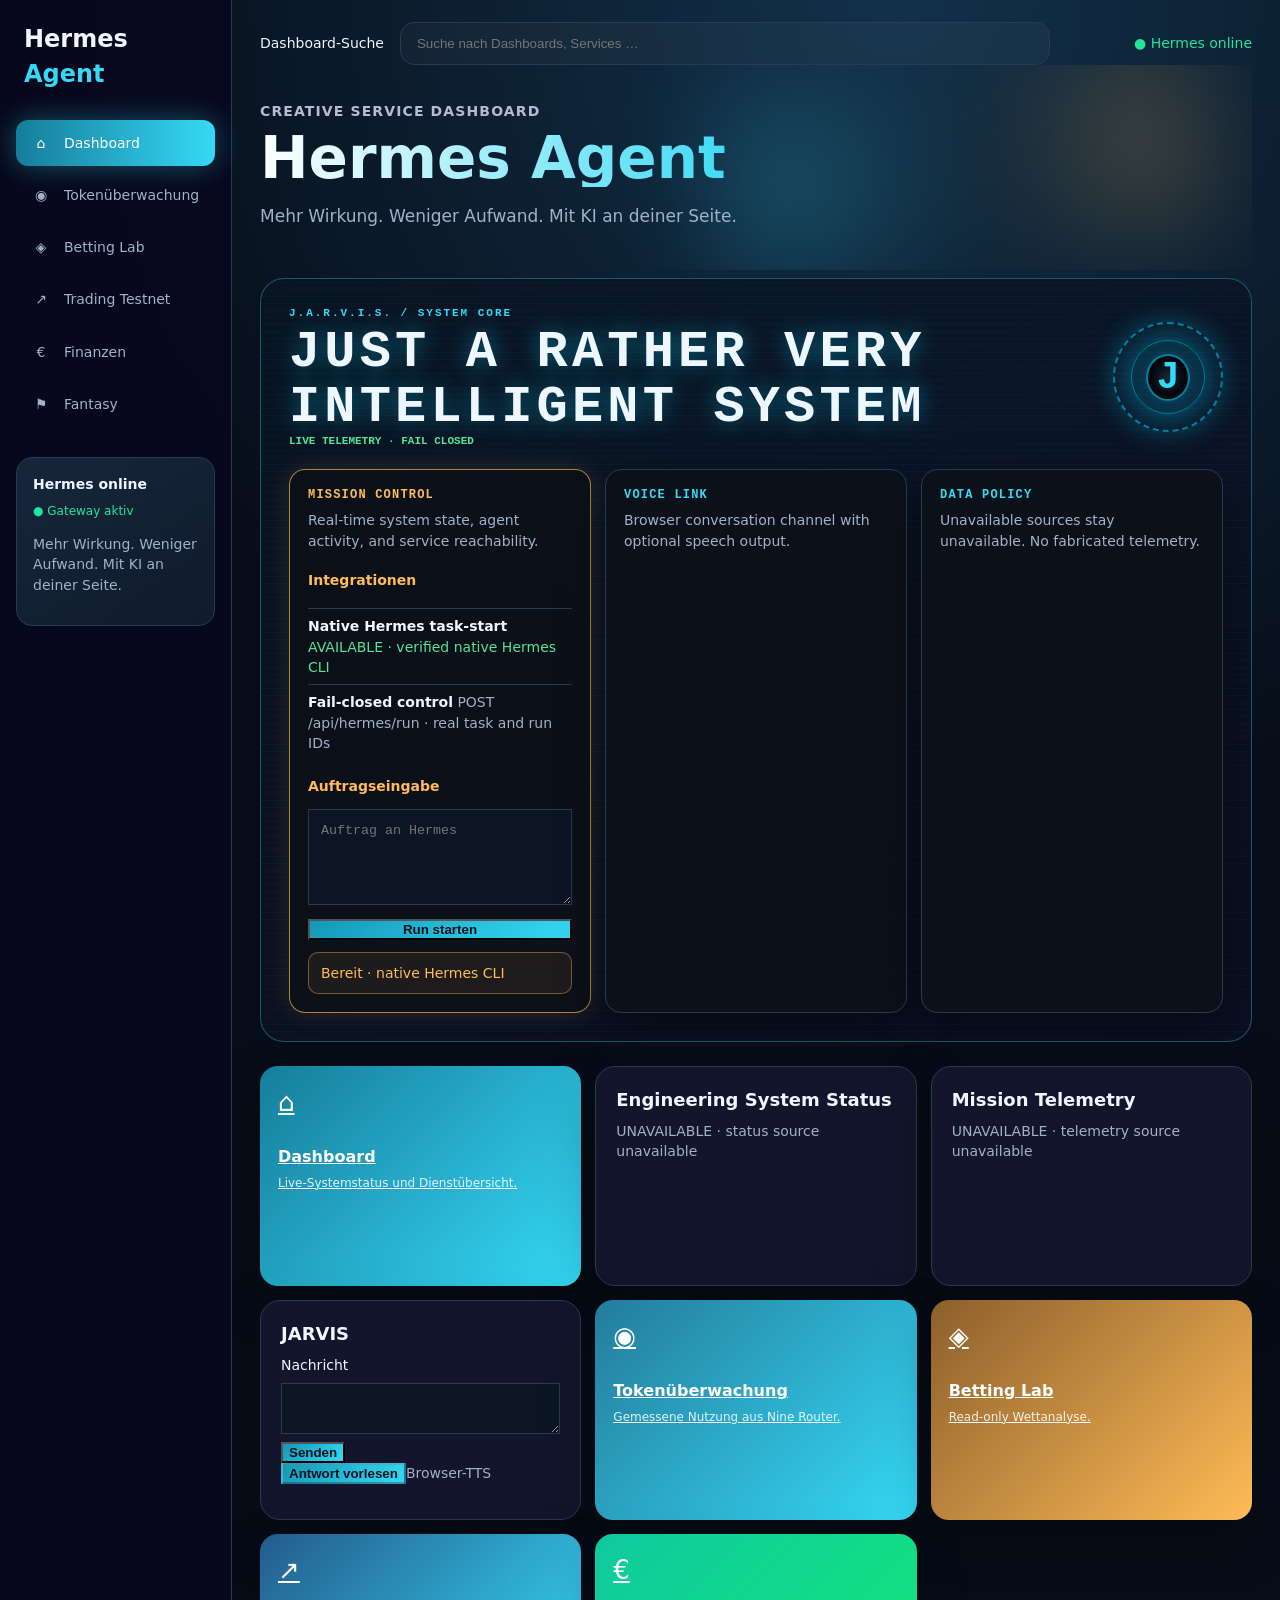
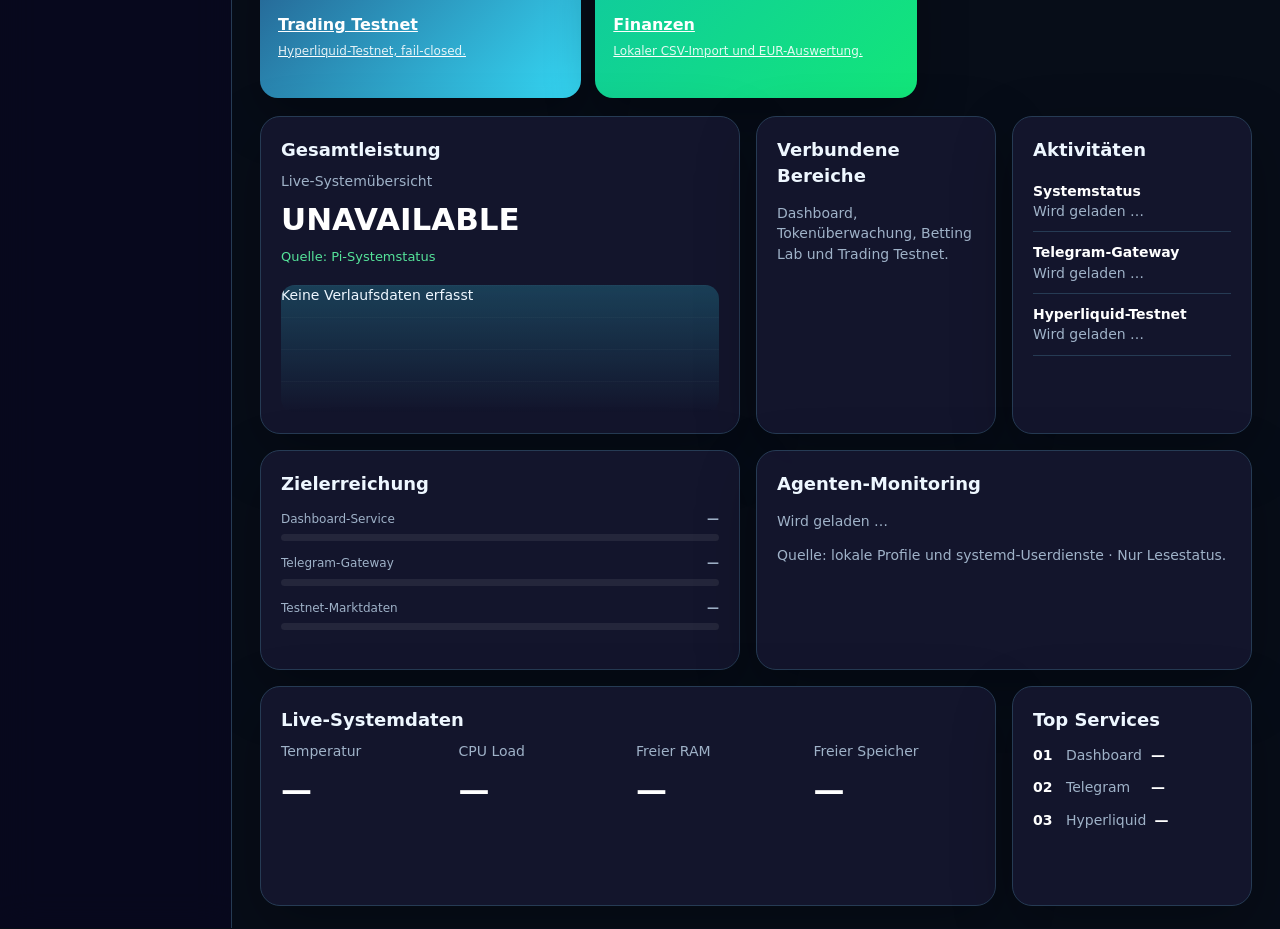
==== commit 7d224e7e: "fix: complete dashboard Hermes task flow" ====
--- a/index.html
+++ b/index.html
@@ -49,6 +49,6 @@
 .hero h1{background:linear-gradient(90deg,#fff,#35d9f5,#ffbc57);-webkit-background-clip:text;color:transparent}
 .foundation-panels{display:grid;grid-template-columns:repeat(auto-fit,minmax(min(100%,280px),1fr));gap:14px;margin:0 0 24px}.foundation-panel{min-width:0;padding:18px;border:1px solid var(--line);border-radius:16px;background:var(--surface)}.foundation-panel h2{margin:0 0 8px;font-size:18px}.foundation-state{margin:0;color:var(--muted)}.foundation-state[data-status="AVAILABLE"]{color:var(--green)}.foundation-state[data-status="UNAVAILABLE"],.foundation-state[data-status="ERROR"]{color:#ff9c9c}.foundation-list{margin:12px 0 0;padding:0;list-style:none}.foundation-list li{padding:7px 0;border-top:1px solid var(--line);overflow-wrap:anywhere}
 .cards{grid-template-columns:repeat(auto-fit,minmax(min(100%,280px),1fr));}.card{min-width:0}.card form{display:grid;gap:8px;min-width:0}.card form textarea{width:100%;min-width:0;max-width:100%;resize:vertical}.card form button{justify-self:start;max-width:100%}
-</style></head><body><div class="app"><aside><div class="brand">Hermes <span>Agent</span></div><button class="menu" aria-label="Menü öffnen">☰ MENÜ</button><nav id="nav"><a class="active" href="/" data-route="dashboard"><span class="nav-icon">⌂</span>Dashboard</a><a href="/tokens.html" data-route="tokens"><span class="nav-icon">◉</span>Tokenüberwachung</a><a href="/betting"><span class="nav-icon">◈</span>Betting Lab</a><a href="/trading"><span class="nav-icon">↗</span>Trading Testnet</a><a href="/finanzen.html"><span class="nav-icon">€</span>Finanzen</a><a href="/fantasy"><span class="nav-icon">⚑</span>Fantasy</a></nav><div class="agent"><strong>Hermes online</strong><span class="online">● Gateway aktiv</span><p class="muted">Mehr Wirkung. Weniger Aufwand. Mit KI an deiner Seite.</p></div></aside><main><div class="topbar"><label class="sr-only" for="dashboard-search">Dashboard-Suche</label><input id="dashboard-search" class="search" placeholder="Suche nach Dashboards, Services …"><div class="top-status">● Hermes online</div></div><section class="hero"><div class="eyebrow">Creative Service Dashboard</div><h1>Hermes Agent</h1><p>Mehr Wirkung. Weniger Aufwand. Mit KI an deiner Seite.</p></section><section class="jarvis-shell" aria-labelledby="jarvis-shell-title"><header class="jarvis-header"><div><div class="jarvis-kicker">J.A.R.V.I.S. / SYSTEM CORE</div><h2 class="jarvis-title" id="jarvis-shell-title">JUST A RATHER VERY INTELLIGENT SYSTEM</h2><div class="jarvis-status" role="status">LIVE TELEMETRY · FAIL CLOSED</div></div><div class="arc-reactor" aria-label="JARVIS reactor visual"><div class="arc-core" aria-hidden="true">J</div></div></header><div class="jarvis-grid"><article class="jarvis-widget" data-widget="mission-control"><h3>Mission control</h3><p>Real-time system state, agent activity, and service reachability.</p><section class="integrations" aria-labelledby="integrations-title"><h4 id="integrations-title">Integrationen</h4><ul class="foundation-list"><li><strong>Native Hermes task-start</strong> <span class="foundation-state" data-status="UNAVAILABLE">UNAVAILABLE · verified task-start contract missing</span></li><li><strong>Fail-closed control</strong> <span class="foundation-state">POST /api/hermes/run returns blocker; no IDs fabricated</span></li></ul></section><form id="hermes-run-form"><label for="hermes-run-input">Auftragseingabe</label><textarea id="hermes-run-input" maxlength="4000" required placeholder="Auftrag an Hermes"></textarea><button type="submit" disabled aria-disabled="true" title="Native Hermes task-start integration fehlt">Run nicht verfügbar</button><output id="hermes-run-status" role="status" aria-live="polite">UNAVAILABLE · native Hermes task-start integration missing</output></form></article><article class="jarvis-widget" data-widget="voice-link"><h3>Voice link</h3><p>Browser conversation channel with optional speech output.</p></article><article class="jarvis-widget" data-widget="data-policy"><h3>Data policy</h3><p>Unavailable sources stay unavailable. No fabricated telemetry.</p></article></div></section><section class="route active" id="dashboard"><div class="cards"><a class="svc s1" href="/"><div class="icon">⌂</div><h3>Dashboard</h3><p>Live-Systemstatus und Dienstübersicht.</p></a><article class="card" aria-labelledby="engineering-status-title"><h2 id="engineering-status-title">Engineering System Status</h2><div id="engineering-status" class="muted" role="status">Wird geladen …</div></article><article class="card" aria-labelledby="telemetry-title"><h2 id="telemetry-title">Mission Telemetry</h2><div id="telemetry" class="muted" role="status">Wird geladen …</div></article><article class="card" aria-labelledby="conversation-title"><h2 id="conversation-title">JARVIS</h2><form id="conversation-form"><label for="conversation-input">Nachricht</label><textarea id="conversation-input" name="message" maxlength="4000" required rows="3" autocomplete="off"></textarea><button type="submit">Senden</button></form><div id="conversation-output" class="muted" role="status" aria-live="polite"></div><button id="conversation-speak" type="button" disabled aria-describedby="conversation-speak-help">Antwort vorlesen</button><span id="conversation-speak-help" class="muted">Browser-TTS</span><div id="conversation-error" role="alert"></div></article><a class="svc s2" href="/tokens.html"><div class="icon">◉</div><h3>Tokenüberwachung</h3><p>Gemessene Nutzung aus Nine Router.</p></a><a class="svc s4" href="/betting"><div class="icon">◈</div><h3>Betting Lab</h3><p>Read-only Wettanalyse.</p></a><a class="svc s6" href="/trading"><div class="icon">↗</div><h3>Trading Testnet</h3><p>Hyperliquid-Testnet, fail-closed.</p></a><a class="svc s5" href="/finanzen.html"><div class="icon">€</div><h3>Finanzen</h3><p>Lokaler CSV-Import und EUR-Auswertung.</p></a></div><div class="layout"><article class="card"><h2>Gesamtleistung</h2><div class="muted">Live-Systemübersicht</div><div class="kpi" id="health">Wird geladen …</div><div class="trend" id="health-note">Quelle: Pi-Systemstatus</div><div class="chart" id="system-chart" role="img" aria-label="Systemverlauf">Keine Verlaufsdaten erfasst</div></article><article class="card"><h2>Verbundene Bereiche</h2><p class="muted">Dashboard, Tokenüberwachung, Betting Lab und Trading Testnet.</p></article><article class="card"><h2>Aktivitäten</h2><ul class="feed"><li><b>Systemstatus</b><br><span class="muted" id="activity-system">Wird geladen …</span></li><li><b>Telegram-Gateway</b><br><span class="muted" id="activity-gateway">Wird geladen …</span></li><li><b>Hyperliquid-Testnet</b><br><span class="muted" id="activity-market">Wird geladen …</span></li></ul></article><article class="card"><h2>Zielerreichung</h2><div class="goal"><div class="goal-head"><span>Dashboard-Service</span><b id="service-goal">—</b></div><div class="bar green"><i id="service-bar" style="width:0"></i></div></div><div class="goal"><div class="goal-head"><span>Telegram-Gateway</span><b id="gateway-goal">—</b></div><div class="bar"><i id="gateway-bar" style="width:0"></i></div></div><div class="goal"><div class="goal-head"><span>Testnet-Marktdaten</span><b id="market-goal">—</b></div><div class="bar"><i id="market-bar" style="width:0"></i></div></div></article><article class="card wide"><h2>Agenten-Monitoring</h2><p class="muted" id="agents-summary">Wird geladen …</p><div id="agents-list" class="feed"></div><p class="muted">Quelle: lokale Profile und systemd-Userdienste · Nur Lesestatus.</p></article><article class="card wide"><h2>Live-Systemdaten</h2><div class="layout" style="margin:0;grid-template-columns:repeat(4,1fr)"><div><div class="muted">Temperatur</div><div class="kpi" id="temp">—</div></div><div><div class="muted">CPU Load</div><div class="kpi" id="cpu">—</div></div><div><div class="muted">Freier RAM</div><div class="kpi" id="ram">—</div></div><div><div class="muted">Freier Speicher</div><div class="kpi" id="disk">—</div></div></div></article><article class="card"><h2>Top Services</h2><div class="rank"><b>01</b><span>Dashboard</span><b class="muted" id="top-dashboard">—</b></div><div class="rank"><b>02</b><span>Telegram</span><b class="muted" id="top-telegram">—</b></div><div class="rank"><b>03</b><span>Hyperliquid</span><b class="muted" id="top-market">—</b></div></article></div></section><section class="route" id="tokens"><div class="card"><h2>Tokenüberwachung</h2><div class="layout" style="margin:0;grid-template-columns:repeat(4,1fr)"><div><div class="muted">Status</div><div class="kpi" id="token-status">Wird geladen …</div></div><div><div class="muted">Requests</div><div class="kpi" id="token-requests">—</div></div><div><div class="muted">Gesamt-Tokens</div><div class="kpi" id="token-total">—</div></div><div><div class="muted">Kosten</div><div class="kpi" id="token-cost">—</div></div></div><p class="muted" id="token-source">Quelle: —</p></div></section><section class="route" id="system"><div class="card"><h2>Systemstatus</h2><p id="system-detail" class="muted">Wird geladen …</p></div></section></main></div><script>const mb=n=>Number.isFinite(Number(n))?Math.round(Number(n)/1048576)+' MB':'UNAVAILABLE';const setGoal=(id,ok)=>{document.querySelector('#'+id+'-goal').textContent=ok?'100%':'0%';document.querySelector('#'+id+'-bar').style.width=ok?'100%':'0%'};async function load(){try{const s=await fetch('/api/systems').then(r=>r.json()),t=await fetch('/api/trading/status').then(r=>r.json()),u=await fetch('/api/tokens').then(r=>r.json()),a=await fetch('/api/agents').then(r=>r.json());const dash=s.dashboard==='active',gate=s.gateway==='active',market=t.market.status==='available',d=u.data||{};document.querySelector('#agents-summary').textContent=`${a.active??'UNAVAILABLE'} von ${a.profiles??'UNAVAILABLE'} Profilen aktiv`;const agentList=document.querySelector('#agents-list');agentList.replaceChildren();if(!a||!Array.isArray(a.agents)){document.querySelector('#agents-summary').textContent='UNAVAILABLE · agent source malformed';agentList.textContent='UNAVAILABLE';}else if(!a.agents.length){agentList.textContent='UNAVAILABLE · no agent data';}else{a.agents.forEach(x=>{const row=document.createElement('div'),name=document.createElement('b'),detail=document.createElement('span');name.textContent=x&&typeof x.name==='string'&&x.name?x.name:'UNAVAILABLE';detail.className='muted';detail.textContent=`${x&&typeof x.state==='string'&&x.state?x.state:'UNAVAILABLE'} · ${x&&typeof x.unit==='string'&&x.unit?x.unit:'UNAVAILABLE'}`;row.append(name,document.createElement('br'),detail);agentList.append(row);});}document.querySelector('#token-status').textContent=u.usage||'UNAVAILABLE';document.querySelector('#token-requests').textContent=Number(d.requests||0).toLocaleString('de-DE');document.querySelector('#token-total').textContent=Number(d.total_tokens||0).toLocaleString('de-DE');document.querySelector('#token-cost').textContent=typeof d.cost==='number'?d.cost.toLocaleString('de-DE',{style:'currency',currency:'USD'}):'UNAVAILABLE';document.querySelector('#token-source').textContent='Quelle: '+(u.source||'UNAVAILABLE')+' · '+(u.reason||'Direktmessung');document.querySelector('#health').textContent=dash?'ONLINE':'UNAVAILABLE';document.querySelector('#health-note').textContent=dash?'Dashboard-Service aktiv · Port 8787':'Dashboard-Service nicht aktiv';document.querySelector('#temp').textContent=s.temperature===null?'—':s.temperature+' °C';document.querySelector('#cpu').textContent=s.cpu_load||'—';document.querySelector('#ram').textContent=mb(s.memory_available);document.querySelector('#disk').textContent=mb(s.disk_available);setGoal('service',dash);setGoal('gateway',gate);setGoal('market',market);document.querySelector('#system-detail').textContent=`Dashboard: ${s.dashboard}; Gateway: ${s.gateway}; Router: ${s.router}; Temperatur: ${s.temperature===null?'UNAVAILABLE':s.temperature+' °C'}; freier RAM: ${mb(s.memory_available)}; freier Speicher: ${mb(s.disk_available)}.`;document.querySelector('#activity-system').textContent=dash?'online':'nicht verfügbar';document.querySelector('#activity-gateway').textContent=gate?'online':'nicht verfügbar';document.querySelector('#activity-market').textContent=market?'Marktdaten verfügbar':'nicht verfügbar';document.querySelector('#top-dashboard').textContent=dash?'ONLINE':'OFFLINE';document.querySelector('#top-telegram').textContent=gate?'ONLINE':'OFFLINE';document.querySelector('#top-market').textContent=market?'TESTNET':'OFFLINE'}catch(e){document.querySelector('#health').textContent='UNAVAILABLE'}}load();setInterval(load,30000);document.querySelectorAll('[data-route]').forEach(a=>a.onclick=e=>{e.preventDefault();document.querySelectorAll('.route').forEach(x=>x.classList.toggle('active',x.id===a.dataset.route));document.querySelectorAll('nav a').forEach(x=>x.classList.remove('active'));a.classList.add('active')});document.querySelector('.menu').onclick=()=>document.querySelector('.app').classList.toggle('open');document.querySelectorAll('nav a').forEach(a=>a.onclick=()=>document.querySelector('.app').classList.remove('open'));fetch('/api/engineering-status').then(r=>r.json()).then(s=>{const status=document.querySelector('#engineering-status');if(!s||!Array.isArray(s.sources)||typeof s.overall!=='string'){status.textContent='ERROR · malformed status source';}else{status.textContent=s.overall+' · '+s.sources.map(x=>`${x&&typeof x.name==='string'?x.name:'UNAVAILABLE'}: ${x&&typeof x.status==='string'?x.status:'UNAVAILABLE'}`).join(' · ')||'UNAVAILABLE · no status sources'} }).catch(()=>{document.querySelector('#engineering-status').textContent='UNAVAILABLE · status source unavailable'});fetch('/api/telemetry').then(r=>r.json()).then(t=>{const agents=t&&Array.isArray(t.agents)?t.agents:null;document.querySelector('#telemetry').textContent=t&&t.status==='AVAILABLE'&&agents?`${agents.length} agents · ${t.tasks&&typeof t.tasks==='object'?Object.entries(t.tasks).map(([k,v])=>k+': '+v).join(' · '):'UNAVAILABLE'} · source: Hermes Kanban DB`:'UNAVAILABLE · Kanban source unavailable'}).catch(()=>{document.querySelector('#telemetry').textContent='UNAVAILABLE · telemetry source unavailable'});document.querySelector('#conversation-form').onsubmit=async e=>{e.preventDefault();const out=document.querySelector('#conversation-output'),err=document.querySelector('#conversation-error');out.textContent='';err.textContent='';try{const r=await fetch('/api/conversation',{method:'POST',headers:{'Content-Type':'application/json'},body:JSON.stringify({message:document.querySelector('#conversation-input').value})}),data=await r.json();if(!r.ok)throw new Error(data.error||'Anfrage fehlgeschlagen');out.textContent=data.response;const speak=document.querySelector('#conversation-speak');speak.disabled=!data.response;speak.onclick=()=>{if('speechSynthesis' in window){window.speechSynthesis.cancel();window.speechSynthesis.speak(new SpeechSynthesisUtterance(data.response))}else{err.textContent='Browser unterstützt keine Sprachwiedergabe'}}}catch(x){err.textContent=x.message}};if(!('speechSynthesis' in window)){document.querySelector('#conversation-speak-help').textContent='Sprachwiedergabe nicht verfügbar'};</script><script>
+</style></head><body><div class="app"><aside><div class="brand">Hermes <span>Agent</span></div><button class="menu" aria-label="Menü öffnen">☰ MENÜ</button><nav id="nav"><a class="active" href="/" data-route="dashboard"><span class="nav-icon">⌂</span>Dashboard</a><a href="/tokens.html" data-route="tokens"><span class="nav-icon">◉</span>Tokenüberwachung</a><a href="/betting"><span class="nav-icon">◈</span>Betting Lab</a><a href="/trading"><span class="nav-icon">↗</span>Trading Testnet</a><a href="/finanzen.html"><span class="nav-icon">€</span>Finanzen</a><a href="/fantasy"><span class="nav-icon">⚑</span>Fantasy</a></nav><div class="agent"><strong>Hermes online</strong><span class="online">● Gateway aktiv</span><p class="muted">Mehr Wirkung. Weniger Aufwand. Mit KI an deiner Seite.</p></div></aside><main><div class="topbar"><label class="sr-only" for="dashboard-search">Dashboard-Suche</label><input id="dashboard-search" class="search" placeholder="Suche nach Dashboards, Services …"><div class="top-status">● Hermes online</div></div><section class="hero"><div class="eyebrow">Creative Service Dashboard</div><h1>Hermes Agent</h1><p>Mehr Wirkung. Weniger Aufwand. Mit KI an deiner Seite.</p></section><section class="jarvis-shell" aria-labelledby="jarvis-shell-title"><header class="jarvis-header"><div><div class="jarvis-kicker">J.A.R.V.I.S. / SYSTEM CORE</div><h2 class="jarvis-title" id="jarvis-shell-title">JUST A RATHER VERY INTELLIGENT SYSTEM</h2><div class="jarvis-status" role="status">LIVE TELEMETRY · FAIL CLOSED</div></div><div class="arc-reactor" aria-label="JARVIS reactor visual"><div class="arc-core" aria-hidden="true">J</div></div></header><div class="jarvis-grid"><article class="jarvis-widget" data-widget="mission-control"><h3>Mission control</h3><p>Real-time system state, agent activity, and service reachability.</p><section class="integrations" aria-labelledby="integrations-title"><h4 id="integrations-title">Integrationen</h4><ul class="foundation-list"><li><strong>Native Hermes task-start</strong> <span class="foundation-state" data-status="AVAILABLE">AVAILABLE · verified native Hermes CLI</span></li><li><strong>Fail-closed control</strong> <span class="foundation-state">POST /api/hermes/run · real task and run IDs</span></li></ul></section><form id="hermes-run-form"><label for="hermes-run-input">Auftragseingabe</label><textarea id="hermes-run-input" maxlength="4000" required placeholder="Auftrag an Hermes"></textarea><button type="submit">Run starten</button><output id="hermes-run-status" role="status" aria-live="polite">Bereit · native Hermes CLI</output></form></article><article class="jarvis-widget" data-widget="voice-link"><h3>Voice link</h3><p>Browser conversation channel with optional speech output.</p></article><article class="jarvis-widget" data-widget="data-policy"><h3>Data policy</h3><p>Unavailable sources stay unavailable. No fabricated telemetry.</p></article></div></section><section class="route active" id="dashboard"><div class="cards"><a class="svc s1" href="/"><div class="icon">⌂</div><h3>Dashboard</h3><p>Live-Systemstatus und Dienstübersicht.</p></a><article class="card" aria-labelledby="engineering-status-title"><h2 id="engineering-status-title">Engineering System Status</h2><div id="engineering-status" class="muted" role="status">Wird geladen …</div></article><article class="card" aria-labelledby="telemetry-title"><h2 id="telemetry-title">Mission Telemetry</h2><div id="telemetry" class="muted" role="status">Wird geladen …</div></article><article class="card" aria-labelledby="conversation-title"><h2 id="conversation-title">JARVIS</h2><form id="conversation-form"><label for="conversation-input">Nachricht</label><textarea id="conversation-input" name="message" maxlength="4000" required rows="3" autocomplete="off"></textarea><button type="submit">Senden</button></form><div id="conversation-output" class="muted" role="status" aria-live="polite"></div><button id="conversation-speak" type="button" disabled aria-describedby="conversation-speak-help">Antwort vorlesen</button><span id="conversation-speak-help" class="muted">Browser-TTS</span><div id="conversation-error" role="alert"></div></article><a class="svc s2" href="/tokens.html"><div class="icon">◉</div><h3>Tokenüberwachung</h3><p>Gemessene Nutzung aus Nine Router.</p></a><a class="svc s4" href="/betting"><div class="icon">◈</div><h3>Betting Lab</h3><p>Read-only Wettanalyse.</p></a><a class="svc s6" href="/trading"><div class="icon">↗</div><h3>Trading Testnet</h3><p>Hyperliquid-Testnet, fail-closed.</p></a><a class="svc s5" href="/finanzen.html"><div class="icon">€</div><h3>Finanzen</h3><p>Lokaler CSV-Import und EUR-Auswertung.</p></a></div><div class="layout"><article class="card"><h2>Gesamtleistung</h2><div class="muted">Live-Systemübersicht</div><div class="kpi" id="health">Wird geladen …</div><div class="trend" id="health-note">Quelle: Pi-Systemstatus</div><div class="chart" id="system-chart" role="img" aria-label="Systemverlauf">Keine Verlaufsdaten erfasst</div></article><article class="card"><h2>Verbundene Bereiche</h2><p class="muted">Dashboard, Tokenüberwachung, Betting Lab und Trading Testnet.</p></article><article class="card"><h2>Aktivitäten</h2><ul class="feed"><li><b>Systemstatus</b><br><span class="muted" id="activity-system">Wird geladen …</span></li><li><b>Telegram-Gateway</b><br><span class="muted" id="activity-gateway">Wird geladen …</span></li><li><b>Hyperliquid-Testnet</b><br><span class="muted" id="activity-market">Wird geladen …</span></li></ul></article><article class="card"><h2>Zielerreichung</h2><div class="goal"><div class="goal-head"><span>Dashboard-Service</span><b id="service-goal">—</b></div><div class="bar green"><i id="service-bar" style="width:0"></i></div></div><div class="goal"><div class="goal-head"><span>Telegram-Gateway</span><b id="gateway-goal">—</b></div><div class="bar"><i id="gateway-bar" style="width:0"></i></div></div><div class="goal"><div class="goal-head"><span>Testnet-Marktdaten</span><b id="market-goal">—</b></div><div class="bar"><i id="market-bar" style="width:0"></i></div></div></article><article class="card wide"><h2>Agenten-Monitoring</h2><p class="muted" id="agents-summary">Wird geladen …</p><div id="agents-list" class="feed"></div><p class="muted">Quelle: lokale Profile und systemd-Userdienste · Nur Lesestatus.</p></article><article class="card wide"><h2>Live-Systemdaten</h2><div class="layout" style="margin:0;grid-template-columns:repeat(4,1fr)"><div><div class="muted">Temperatur</div><div class="kpi" id="temp">—</div></div><div><div class="muted">CPU Load</div><div class="kpi" id="cpu">—</div></div><div><div class="muted">Freier RAM</div><div class="kpi" id="ram">—</div></div><div><div class="muted">Freier Speicher</div><div class="kpi" id="disk">—</div></div></div></article><article class="card"><h2>Top Services</h2><div class="rank"><b>01</b><span>Dashboard</span><b class="muted" id="top-dashboard">—</b></div><div class="rank"><b>02</b><span>Telegram</span><b class="muted" id="top-telegram">—</b></div><div class="rank"><b>03</b><span>Hyperliquid</span><b class="muted" id="top-market">—</b></div></article></div></section><section class="route" id="tokens"><div class="card"><h2>Tokenüberwachung</h2><div class="layout" style="margin:0;grid-template-columns:repeat(4,1fr)"><div><div class="muted">Status</div><div class="kpi" id="token-status">Wird geladen …</div></div><div><div class="muted">Requests</div><div class="kpi" id="token-requests">—</div></div><div><div class="muted">Gesamt-Tokens</div><div class="kpi" id="token-total">—</div></div><div><div class="muted">Kosten</div><div class="kpi" id="token-cost">—</div></div></div><p class="muted" id="token-source">Quelle: —</p></div></section><section class="route" id="system"><div class="card"><h2>Systemstatus</h2><p id="system-detail" class="muted">Wird geladen …</p></div></section></main></div><script>const mb=n=>Number.isFinite(Number(n))?Math.round(Number(n)/1048576)+' MB':'UNAVAILABLE';const setGoal=(id,ok)=>{document.querySelector('#'+id+'-goal').textContent=ok?'100%':'0%';document.querySelector('#'+id+'-bar').style.width=ok?'100%':'0%'};async function load(){try{const s=await fetch('/api/systems').then(r=>r.json()),t=await fetch('/api/trading/status').then(r=>r.json()),u=await fetch('/api/tokens').then(r=>r.json()),a=await fetch('/api/agents').then(r=>r.json());const dash=s.dashboard==='active',gate=s.gateway==='active',market=t.market.status==='available',d=u.data||{};document.querySelector('#agents-summary').textContent=`${a.active??'UNAVAILABLE'} von ${a.profiles??'UNAVAILABLE'} Profilen aktiv`;const agentList=document.querySelector('#agents-list');agentList.replaceChildren();if(!a||!Array.isArray(a.agents)){document.querySelector('#agents-summary').textContent='UNAVAILABLE · agent source malformed';agentList.textContent='UNAVAILABLE';}else if(!a.agents.length){agentList.textContent='UNAVAILABLE · no agent data';}else{a.agents.forEach(x=>{const row=document.createElement('div'),name=document.createElement('b'),detail=document.createElement('span');name.textContent=x&&typeof x.name==='string'&&x.name?x.name:'UNAVAILABLE';detail.className='muted';detail.textContent=`${x&&typeof x.state==='string'&&x.state?x.state:'UNAVAILABLE'} · ${x&&typeof x.unit==='string'&&x.unit?x.unit:'UNAVAILABLE'}`;row.append(name,document.createElement('br'),detail);agentList.append(row);});}document.querySelector('#token-status').textContent=u.usage||'UNAVAILABLE';document.querySelector('#token-requests').textContent=Number(d.requests||0).toLocaleString('de-DE');document.querySelector('#token-total').textContent=Number(d.total_tokens||0).toLocaleString('de-DE');document.querySelector('#token-cost').textContent=typeof d.cost==='number'?d.cost.toLocaleString('de-DE',{style:'currency',currency:'USD'}):'UNAVAILABLE';document.querySelector('#token-source').textContent='Quelle: '+(u.source||'UNAVAILABLE')+' · '+(u.reason||'Direktmessung');document.querySelector('#health').textContent=dash?'ONLINE':'UNAVAILABLE';document.querySelector('#health-note').textContent=dash?'Dashboard-Service aktiv · Port 8787':'Dashboard-Service nicht aktiv';document.querySelector('#temp').textContent=s.temperature===null?'—':s.temperature+' °C';document.querySelector('#cpu').textContent=s.cpu_load||'—';document.querySelector('#ram').textContent=mb(s.memory_available);document.querySelector('#disk').textContent=mb(s.disk_available);setGoal('service',dash);setGoal('gateway',gate);setGoal('market',market);document.querySelector('#system-detail').textContent=`Dashboard: ${s.dashboard}; Gateway: ${s.gateway}; Router: ${s.router}; Temperatur: ${s.temperature===null?'UNAVAILABLE':s.temperature+' °C'}; freier RAM: ${mb(s.memory_available)}; freier Speicher: ${mb(s.disk_available)}.`;document.querySelector('#activity-system').textContent=dash?'online':'nicht verfügbar';document.querySelector('#activity-gateway').textContent=gate?'online':'nicht verfügbar';document.querySelector('#activity-market').textContent=market?'Marktdaten verfügbar':'nicht verfügbar';document.querySelector('#top-dashboard').textContent=dash?'ONLINE':'OFFLINE';document.querySelector('#top-telegram').textContent=gate?'ONLINE':'OFFLINE';document.querySelector('#top-market').textContent=market?'TESTNET':'OFFLINE'}catch(e){document.querySelector('#health').textContent='UNAVAILABLE'}}load();setInterval(load,30000);document.querySelectorAll('[data-route]').forEach(a=>a.onclick=e=>{e.preventDefault();document.querySelectorAll('.route').forEach(x=>x.classList.toggle('active',x.id===a.dataset.route));document.querySelectorAll('nav a').forEach(x=>x.classList.remove('active'));a.classList.add('active')});document.querySelector('.menu').onclick=()=>document.querySelector('.app').classList.toggle('open');document.querySelectorAll('nav a').forEach(a=>a.onclick=()=>document.querySelector('.app').classList.remove('open'));fetch('/api/engineering-status').then(r=>r.json()).then(s=>{const status=document.querySelector('#engineering-status');if(!s||!Array.isArray(s.sources)||typeof s.overall!=='string'){status.textContent='ERROR · malformed status source';}else{status.textContent=s.overall+' · '+s.sources.map(x=>`${x&&typeof x.name==='string'?x.name:'UNAVAILABLE'}: ${x&&typeof x.status==='string'?x.status:'UNAVAILABLE'}`).join(' · ')||'UNAVAILABLE · no status sources'} }).catch(()=>{document.querySelector('#engineering-status').textContent='UNAVAILABLE · status source unavailable'});fetch('/api/telemetry').then(r=>r.json()).then(t=>{const agents=t&&Array.isArray(t.agents)?t.agents:null;document.querySelector('#telemetry').textContent=t&&t.status==='AVAILABLE'&&agents?`${agents.length} agents · ${t.tasks&&typeof t.tasks==='object'?Object.entries(t.tasks).map(([k,v])=>k+': '+v).join(' · '):'UNAVAILABLE'} · source: Hermes Kanban DB`:'UNAVAILABLE · Kanban source unavailable'}).catch(()=>{document.querySelector('#telemetry').textContent='UNAVAILABLE · telemetry source unavailable'});document.querySelector('#conversation-form').onsubmit=async e=>{e.preventDefault();const out=document.querySelector('#conversation-output'),err=document.querySelector('#conversation-error');out.textContent='';err.textContent='';try{const r=await fetch('/api/conversation',{method:'POST',headers:{'Content-Type':'application/json'},body:JSON.stringify({message:document.querySelector('#conversation-input').value})}),data=await r.json();if(!r.ok)throw new Error(data.error||'Anfrage fehlgeschlagen');out.textContent=data.response;const speak=document.querySelector('#conversation-speak');speak.disabled=!data.response;speak.onclick=()=>{if('speechSynthesis' in window){window.speechSynthesis.cancel();window.speechSynthesis.speak(new SpeechSynthesisUtterance(data.response))}else{err.textContent='Browser unterstützt keine Sprachwiedergabe'}}}catch(x){err.textContent=x.message}};if(!('speechSynthesis' in window)){document.querySelector('#conversation-speak-help').textContent='Sprachwiedergabe nicht verfügbar'};</script><script>
 (async()=>{try{const c=await fetch('/api/jarvis-config').then(r=>r.json());const root=document.documentElement;Object.entries(c.theme||{}).forEach(([k,v])=>root.style.setProperty('--'+k,v));const grid=document.querySelector('.jarvis-grid');if(grid){const items=Object.fromEntries([...grid.children].map(item=>[item.dataset.widget,item]));const order=[...(c.layout||[]),...Object.keys(items)];const fragment=document.createDocumentFragment();new Set(order).forEach(id=>{if(items[id])fragment.append(items[id])});grid.replaceChildren(fragment)}document.querySelector('.jarvis-shell')?.setAttribute('data-config-source',c.source||'defaults')}catch(_){}})();
-</script><script>document.querySelector('#hermes-run-form')?.addEventListener('submit',async event=>{event.preventDefault();const input=document.querySelector('#hermes-run-input'),status=document.querySelector('#hermes-run-status');status.textContent='Run startet …';try{const response=await fetch('/api/hermes/run',{method:'POST',headers:{'Content-Type':'application/json'},body:JSON.stringify({message:input.value})}),data=await response.json();if(!response.ok)throw new Error(data.error||'Run nicht verfügbar');status.textContent=`${data.status} · task ${data.id} · session ${data.session_id} · ${data.result?.response||data.result?.error||''}`}catch(error){status.textContent=error.message}});document.querySelector('.menu')?.addEventListener('click',()=>document.querySelector('#nav')?.classList.toggle('open'))</script></body></html>+</script><script>document.querySelector('#hermes-run-form')?.addEventListener('submit',async event=>{event.preventDefault();const input=document.querySelector('#hermes-run-input'),status=document.querySelector('#hermes-run-status');status.textContent='Run startet …';try{const response=await fetch('/api/hermes/run',{method:'POST',headers:{'Content-Type':'application/json','X-CSRF-Token':document.cookie.split('; ').find(x=>x.startsWith('dashboard_csrf='))?.split('=')[1]||''},body:JSON.stringify({message:input.value})});let data=await response.json();if(!data.task_id)throw new Error(data.error||'Run nicht verfügbar');status.textContent=`${data.status} · task ${data.task_id} · run ${data.run_id||'UNAVAILABLE'}`;for(let attempt=0;attempt<30;attempt++){if(data.status==='done'||data.status==='failed'||data.status==='blocked')break;await new Promise(resolve=>setTimeout(resolve,1000));const poll=await fetch('/api/hermes/run?task_id='+encodeURIComponent(data.task_id));data=await poll.json();}status.textContent=`${data.status} · task ${data.task_id} · run ${data.run_id||'UNAVAILABLE'} · session ${data.session_id||'UNAVAILABLE'} · ${data.latest_summary||data.result||''}`}catch(error){status.textContent=error.message}});document.querySelector('.menu')?.addEventListener('click',()=>document.querySelector('#nav')?.classList.toggle('open'))</script></body></html>
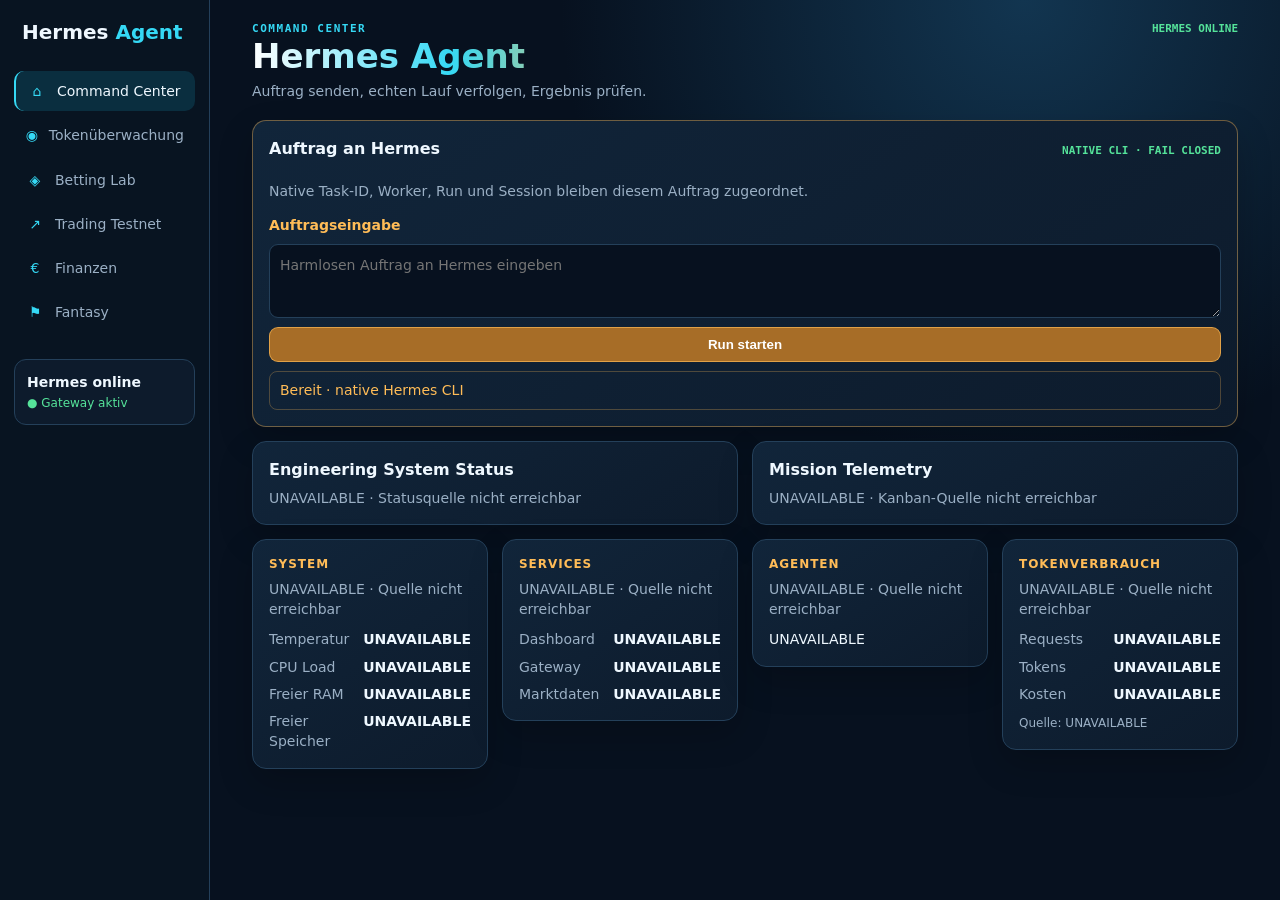
==== commit 4402c6a7: "refactor dashboard command center surface" ====
--- a/index.html
+++ b/index.html
@@ -1,54 +1,142 @@
 <!doctype html>
-<html lang="de"><head><meta charset="utf-8"><meta name="viewport" content="width=device-width,initial-scale=1"><title>Hermes Agent Dashboard</title><link rel="stylesheet" href="/command-center.css">
-<style>
-:root{--bg:#070d18;--surface:#101b2b;--surface2:#16263b;--text:#eef7ff;--muted:#9fb2c8;--line:#263b54;--purple:#35d9f5;--violet:#35d9f5;--cyan:#35d9f5;--pink:#ffbc57;--orange:#ffbc57;--green:#55e39a;--r:20px}*{box-sizing:border-box}body{margin:0;background:radial-gradient(circle at 70% 0,#12314a 0,transparent 32%),var(--bg);color:var(--text);font:14px/1.45 Inter,Manrope,system-ui,sans-serif}.app{display:grid;grid-template-columns:232px 1fr;min-height:100vh}aside{padding:22px 16px;border-right:1px solid var(--line);background:rgba(8,9,30,.88);backdrop-filter:blur(18px)}.brand{font-size:24px;font-weight:800;margin:0 8px 28px}.brand span{color:#35d9f5}.menu{display:none;background:#ffffff12;color:#fff;border:1px solid var(--line);border-radius:10px;padding:8px 12px;font-size:20px}nav a{display:flex;align-items:center;gap:12px;padding:13px 14px;margin:6px 0;border-radius:12px;color:var(--muted);text-decoration:none}nav a.active{color:#fff;background:linear-gradient(90deg,#1598b8,#35d9f5);box-shadow:0 0 28px #8b2cff59}.nav-icon{width:22px;text-align:center}.agent{margin-top:30px;padding:16px;border:1px solid var(--line);border-radius:16px;background:linear-gradient(145deg,#1d214d,#14152d)}.agent strong{display:block;margin-bottom:5px}.online{color:#20e59a;font-size:12px}main{padding:22px 28px;min-width:0;overflow-x:hidden}.topbar{display:flex;gap:16px;align-items:center}.search{flex:1;max-width:650px;padding:13px 16px;border:1px solid var(--line);border-radius:14px;background:#ffffff08;color:#fff;outline:none}.top-status{margin-left:auto;color:#20e59a;white-space:nowrap}.hero{position:relative;overflow:hidden;padding:36px 0 24px}.hero:after{content:"";position:absolute;width:480px;height:180px;right:5%;top:10px;background:linear-gradient(90deg,#5b45ff,#09d6ff 35%,#ff2daa 68%,#ff8a24);filter:blur(55px);opacity:.35;transform:rotate(-8deg);pointer-events:none}.hero>*{position:relative;z-index:1}.eyebrow{color:#b8b9d4;font-weight:700;letter-spacing:.08em;text-transform:uppercase}.hero h1{font-size:clamp(40px,5vw,58px);line-height:1;margin:8px 0;background:linear-gradient(90deg,#fff,#35d9f5,#ffbc57);-webkit-background-clip:text;color:transparent}.hero p{color:var(--muted);font-size:17px;max-width:680px}.cards{display:grid;grid-template-columns:repeat(6,minmax(130px,1fr));gap:14px}.svc{min-height:164px;border-radius:18px;padding:18px;color:#fff;box-shadow:0 20px 50px #0004;transition:.2s transform,.2s box-shadow}.svc:hover{transform:translateY(-4px);box-shadow:0 24px 55px #0007}.svc .icon{font-size:26px}.svc h3{margin:24px 0 6px;font-size:16px}.svc p{margin:0;color:#ffffffdf;font-size:12px}.svc .spark{margin-top:12px;width:100%;height:18px}.svc .action{float:right;margin-top:-22px;border:1px solid #ffffff88;border-radius:50%;width:28px;height:28px;text-align:center;line-height:25px}.s1{background:linear-gradient(135deg,#7a2bff,#d625ff)}.s2{background:linear-gradient(135deg,#00bff5,#087bff)}.s3{background:linear-gradient(135deg,#ff6a2a,#ffb02e)}.s4{background:linear-gradient(135deg,#ff3f8e,#d91cf0)}.s5{background:linear-gradient(135deg,#10c9a0,#12e679)}.s6{background:linear-gradient(135deg,#1155ff,#009eff)}.layout{display:grid;grid-template-columns:2fr 1fr 1fr;gap:16px;margin-top:18px}.card{background:#15162ef2;border:1px solid var(--line);border-radius:var(--r);padding:20px;min-height:220px;box-shadow:0 20px 60px #0004}.card h2{font-size:18px;margin:0 0 8px}.muted{color:var(--muted)}.kpi{font-size:31px;font-weight:800;margin:6px 0;color:#fff}.trend{color:var(--green);font-size:13px}.chart{height:128px;margin-top:18px;border-radius:14px;background:linear-gradient(180deg,#8b2cff38,transparent),repeating-linear-gradient(0deg,transparent,transparent 31px,#ffffff0d 32px);position:relative;overflow:hidden}.chart svg{width:100%;height:100%}.donut{width:132px;height:132px;border-radius:50%;margin:12px auto;background:conic-gradient(#8b2cff 0 24%,#09d6ff 24% 44%,#ff8a24 44% 60%,#ff2daa 60% 78%,#17d996 78% 90%,#087bff 90%);display:grid;place-items:center}.donut:after{content:'—';display:grid;place-items:center;width:80px;height:80px;border-radius:50%;background:var(--surface);font-size:24px;font-weight:800}.legend{display:grid;grid-template-columns:1fr 1fr;gap:4px;font-size:11px;color:var(--muted)}.legend i{display:inline-block;width:8px;height:8px;border-radius:50%;margin-right:5px}.feed{list-style:none;padding:0;margin:0}.feed li{padding:10px 0;border-bottom:1px solid var(--line)}.feed b{color:#fff}.goal{margin:14px 0}.goal-head{display:flex;justify-content:space-between;color:var(--muted);font-size:12px}.bar{height:7px;background:#ffffff12;border-radius:9px;margin-top:6px;overflow:hidden}.bar i{display:block;height:100%;border-radius:9px;background:linear-gradient(90deg,#8b2cff,#09d6ff)}.bar.green i{background:linear-gradient(90deg,#10c9a0,#12e679)}.wide{grid-column:span 2}.rank{display:grid;grid-template-columns:25px 1fr 80px;gap:8px;align-items:center;margin:12px 0;color:var(--muted)}.rank b{color:#fff}.route{display:none}.route.active{display:block}@media(max-width:1200px){.cards{grid-template-columns:repeat(3,1fr)}.layout{grid-template-columns:1fr 1fr}.wide{grid-column:span 2}}@media(max-width:760px){.layout[style]{grid-template-columns:1fr!important}.app{display:block}aside{display:block;position:fixed;z-index:5;inset:0 auto 0 0;width:260px;transform:translateX(-105%);transition:.2s transform}.app.open aside{transform:translateX(0)}.menu{display:block;position:absolute;top:16px;right:16px}main{padding:16px}main{padding:16px}.topbar{flex-wrap:wrap}.search{max-width:none;flex-basis:100%;order:2}.top-status{margin-left:0}.cards{grid-template-columns:1fr 1fr}.layout{grid-template-columns:1fr}.wide{grid-column:auto}.hero{padding-top:28px}.hero h1{font-size:40px}.card{padding:16px}.svc{min-height:150px}.agent{display:none}}
+<html lang="de">
+<head>
+  <meta charset="utf-8">
+  <meta name="viewport" content="width=device-width,initial-scale=1">
+  <title>Hermes Agent Command Center</title>
+  <link rel="stylesheet" href="/command-center.css">
+  <style>
+    :root{--bg:#07111f;--panel:#0d1b2c;--panel-2:#11253a;--text:#eff8ff;--muted:#9bb0c5;--line:#24405a;--cyan:#35d9f5;--amber:#ffbc57;--green:#55e39a;--red:#ff9c9c}
+    *{box-sizing:border-box}
+    body{margin:0;background:radial-gradient(circle at 80% 0,#123550 0,transparent 34%),var(--bg);color:var(--text);font:14px/1.45 Inter,Manrope,system-ui,sans-serif}
+    .app{display:grid;grid-template-columns:210px minmax(0,1fr);min-height:100vh}
+    aside{padding:18px 14px;border-right:1px solid var(--line);background:#081522e6}
+    .brand{margin:0 8px 24px;font-size:20px;font-weight:800}.brand span{color:var(--cyan)}
+    .menu{display:none;background:#ffffff0d;color:var(--text);border:1px solid var(--line);border-radius:9px;padding:8px 11px;font-weight:700}
+    nav a{display:flex;align-items:center;gap:10px;margin:4px 0;padding:10px 11px;border-radius:10px;color:var(--muted);text-decoration:none}
+    nav a:hover,nav a.active{color:var(--text);background:#1598b833;border-left:2px solid var(--cyan)}.nav-icon{width:20px;text-align:center;color:var(--cyan)}
+    .agent{margin-top:26px;padding:12px;border:1px solid var(--line);border-radius:12px;background:var(--panel)}.agent strong{display:block}.online{color:var(--green);font-size:12px}
+    main{min-width:0;padding:22px clamp(16px,4vw,42px) 42px}.page-header{display:flex;align-items:flex-start;justify-content:space-between;gap:16px;margin-bottom:18px}.eyebrow{margin:0 0 3px;color:var(--cyan);font:700 11px ui-monospace,monospace;letter-spacing:.14em;text-transform:uppercase}.page-header h1{margin:0;font-size:clamp(24px,3vw,34px);line-height:1.1}.page-header p:last-child{margin:6px 0 0;color:var(--muted)}.live{flex:none;color:var(--green);font:700 11px ui-monospace,monospace;white-space:nowrap}
+    .panel{min-width:0;padding:16px;border:1px solid var(--line);border-radius:14px;background:linear-gradient(145deg,var(--panel-2),var(--panel));box-shadow:0 14px 35px #0003}.panel h2{margin:0 0 7px;font-size:16px}.panel h3{margin:0 0 5px;color:var(--amber);font-size:12px;letter-spacing:.08em;text-transform:uppercase}.muted{color:var(--muted)}
+    .command-panel{border-color:#ffbc5766}.command-head{display:flex;justify-content:space-between;gap:12px;align-items:baseline}.command-state{color:var(--green);font:700 11px ui-monospace,monospace}.command-panel form{display:grid;gap:9px;margin-top:12px}.command-panel label{font-weight:700;color:var(--amber)}textarea{width:100%;min-height:74px;resize:vertical;padding:10px;border:1px solid var(--line);border-radius:9px;background:#07111f;color:var(--text);font:inherit}button{border:1px solid #ffbc57aa;border-radius:9px;padding:9px 13px;background:#a76d27;color:#fff;font-weight:800;cursor:pointer}button:disabled{cursor:not-allowed;opacity:.65}.command-panel output{display:block;min-height:22px;padding:8px 10px;border:1px solid #ffbc5744;border-radius:8px;color:var(--amber);overflow-wrap:anywhere}
+    .status-grid,.compact-grid{display:grid;grid-template-columns:repeat(2,minmax(0,1fr));gap:14px;margin-top:14px}.compact-grid{grid-template-columns:repeat(4,minmax(0,1fr));align-items:start}.status-value{margin:0;color:var(--muted);overflow-wrap:anywhere}.status-value[data-status="AVAILABLE"],.status-value[data-status="ONLINE"]{color:var(--green)}.status-value[data-status="UNAVAILABLE"],.status-value[data-status="ERROR"]{color:var(--red)}
+    dl{display:grid;grid-template-columns:1fr auto;gap:7px 12px;margin:10px 0 0}dt{color:var(--muted)}dd{margin:0;text-align:right;font-weight:700;overflow-wrap:anywhere}.agent-list{margin-top:10px}.agent-row{padding:7px 0;border-top:1px solid var(--line)}.agent-row:first-child{border-top:0}.agent-row span{display:block;color:var(--muted);font-size:12px}.source{margin:11px 0 0;font-size:12px;overflow-wrap:anywhere}
+    .route{display:block}@media(max-width:980px){.compact-grid{grid-template-columns:repeat(2,minmax(0,1fr))}}@media(max-width:640px){.app{display:block}.app aside{position:relative;padding:13px 14px;border-right:0;border-bottom:1px solid var(--line)}.brand{display:inline-block;margin:0 7px;font-size:18px}.menu{display:block;float:right;min-height:38px}.app nav{display:none;clear:both;padding-top:9px}.app nav.open{display:block}.app nav a{padding:9px 10px}main{padding:16px 13px 28px}.page-header{display:block;margin-bottom:14px}.live{display:block;margin-top:8px}.status-grid,.compact-grid{grid-template-columns:1fr}.panel{padding:14px}}
+    @media(prefers-reduced-motion:reduce){*{scroll-behavior:auto!important;transition:none!important}}
+  </style>
+</head>
+<body>
+  <div class="app">
+    <aside>
+      <div class="brand">Hermes <span>Agent</span></div>
+      <button class="menu" type="button" aria-label="Men&uuml; &ouml;ffnen" aria-expanded="false">Men&uuml;</button>
+      <nav id="nav" aria-label="Hauptnavigation">
+        <a class="active" href="/" aria-current="page"><span class="nav-icon">&#8962;</span>Command Center</a>
+        <a href="/tokens.html"><span class="nav-icon">&#9673;</span>Token&uuml;berwachung</a>
+        <a href="/betting"><span class="nav-icon">&#9672;</span>Betting Lab</a>
+        <a href="/trading"><span class="nav-icon">&#8599;</span>Trading Testnet</a>
+        <a href="/finanzen.html"><span class="nav-icon">&#8364;</span>Finanzen</a>
+        <a href="/fantasy"><span class="nav-icon">&#9873;</span>Fantasy</a>
+      </nav>
+      <div class="agent"><strong>Hermes online</strong><span class="online">● Gateway aktiv</span></div>
+    </aside>
+    <main>
+      <header class="page-header">
+        <div><p class="eyebrow">Command Center</p><h1>Hermes Agent</h1><p>Auftrag senden, echten Lauf verfolgen, Ergebnis pr&uuml;fen.</p></div>
+        <span class="live">HERMES ONLINE</span>
+      </header>
 
-/* JARVIS shell treatment: upstream-inspired reactor, cyan telemetry, responsive widget grid. */
-.jarvis-shell{position:relative;display:grid;gap:22px;margin:8px 0 24px;padding:28px;border:1px solid color-mix(in srgb,var(--cyan) 35%,transparent);border-radius:24px;background:linear-gradient(145deg,#091522cc,#0d1025cc);overflow:hidden}.jarvis-shell:before{content:"";position:absolute;inset:0;background:linear-gradient(transparent 49%,#00d4ff12 50%,transparent 51%);background-size:100% 7px;pointer-events:none;opacity:.45}.jarvis-header,.jarvis-widget{position:relative;z-index:1}.jarvis-header{display:flex;align-items:center;justify-content:space-between;gap:20px}.jarvis-kicker{color:var(--cyan);font:700 11px/1.2 ui-monospace,monospace;letter-spacing:.18em;text-transform:uppercase}.jarvis-title{margin:6px 0 0;font:700 clamp(28px,5vw,52px)/1.05 ui-monospace,monospace;letter-spacing:.08em;text-shadow:0 0 22px #00d4ff77}.jarvis-status{color:var(--green);font:700 11px ui-monospace,monospace;white-space:nowrap}.arc-reactor{position:relative;width:clamp(118px,18vw,176px);aspect-ratio:1;border:2px dashed #00d4ff88;border-radius:50%;display:grid;place-items:center;animation:jarvis-rotate 12s linear infinite;box-shadow:0 0 32px #00d4ff33}.arc-reactor:before{content:"";position:absolute;width:68%;aspect-ratio:1;border:1px solid #00d4ff88;border-radius:50%;box-shadow:0 0 35px #00d4ff88,inset 0 0 25px #00d4ff44;animation:jarvis-pulse 3s ease-in-out infinite}.arc-core{position:relative;width:42%;aspect-ratio:1;border-radius:50%;display:grid;place-items:center;color:var(--cyan);font:800 clamp(24px,4vw,38px) ui-monospace,monospace;background:radial-gradient(circle,#152b3d,#050810 70%);border:2px solid #00d4ff99;box-shadow:0 0 18px #00d4ff66,inset 0 0 18px #000}.jarvis-grid{display:grid;grid-template-columns:repeat(auto-fit,minmax(min(100%,260px),1fr));gap:14px}.jarvis-widget{min-height:100px;padding:18px;border:1px solid var(--line);border-radius:16px;background:#0d1117cc}.jarvis-widget h3{margin:0 0 8px;color:var(--cyan);font:700 12px ui-monospace,monospace;letter-spacing:.1em;text-transform:uppercase}.jarvis-widget p{margin:0;color:var(--muted)}@keyframes jarvis-rotate{to{transform:rotate(360deg)}}@keyframes jarvis-pulse{50%{transform:scale(1.08);opacity:.65}}@media (prefers-reduced-motion:reduce){.arc-reactor,.arc-reactor:before{animation:none}}@media(max-width:640px){.jarvis-shell{padding:20px}.jarvis-header{align-items:flex-start}.jarvis-status{display:none}}
-@media(max-width:640px){
-  .app{display:block;min-height:100svh}
-  aside{position:relative;transform:none;width:auto;padding:14px 16px;border-right:0;border-bottom:1px solid var(--line)}
-  .brand{display:inline-block;margin:0 8px;font-size:20px}
-  .menu{display:block;float:right;cursor:pointer;position:relative;z-index:6;min-width:76px;min-height:42px;font-size:13px;font-weight:700;letter-spacing:.08em}
-  nav{display:none;clear:both;padding-top:10px}
-  nav.open{display:block}
-  nav a{margin:3px 0;padding:10px 12px}
-  .agent{display:none}
-  main{padding:16px 14px calc(96px + env(safe-area-inset-bottom))}
-  .topbar{gap:8px}.search{min-width:0}.top-status{display:none}
-  .hero{padding:22px 0 14px}.hero h1{font-size:30px}
-  .jarvis-shell{margin-bottom:12px;padding:18px 14px;gap:16px}
-  .jarvis-header{align-items:flex-start;gap:12px}
-  .jarvis-header>div:first-child{min-width:0}
-  .jarvis-title{font-size:clamp(22px,7vw,34px);letter-spacing:.035em;overflow-wrap:anywhere}
-  .arc-reactor{width:86px;flex:0 0 86px}
-  .jarvis-widget{min-width:0}
-  .jarvis-widget form{display:flex;flex-wrap:wrap;gap:8px;max-width:100%}
-  .jarvis-widget form input,.jarvis-widget form textarea,.jarvis-widget form button{min-width:0;max-width:100%}
-}
-.jarvis-widget form{max-width:100%}.jarvis-widget input,.jarvis-widget textarea{max-width:100%}
-/* Avengers palette override: legacy gradients stay semantic, never purple-dominant. */
-.hero:after{background:linear-gradient(90deg,#35d9f5,#101b2b 55%,#ffbc57);opacity:.28}
-.jarvis-widget[data-widget="mission-control"]{border-color:#ffbc57aa;box-shadow:0 0 26px #ffbc5722}
-.jarvis-widget[data-widget="mission-control"] h3,.integrations h4{color:#ffbc57}
-.jarvis-widget[data-widget="mission-control"] form{display:grid;gap:12px;align-items:start;margin-top:16px}
-.jarvis-widget[data-widget="mission-control"] form label{font-weight:700;color:#ffbc57}
-.jarvis-widget[data-widget="mission-control"] form textarea{min-height:96px;padding:12px;line-height:1.4}
-.jarvis-widget[data-widget="mission-control"] form button{margin-top:2px}
-.jarvis-widget[data-widget="mission-control"] form button:disabled{background:#5e4928;color:#ffbc57;border:1px solid #ffbc57aa;opacity:1;cursor:not-allowed}
-.jarvis-widget[data-widget="mission-control"] form output{display:block;padding:10px 12px;border:1px solid #ffbc5766;border-radius:10px;color:#ffbc57;background:#ffbc5712;overflow-wrap:anywhere}
-nav a.active{background:linear-gradient(90deg,#167d9c,#35d9f5);box-shadow:0 0 28px #35d9f559}
-.agent{background:linear-gradient(145deg,#16263b,#101b2b)}
-.s1{background:linear-gradient(135deg,#167d9c,#35d9f5)}
-.s2{background:linear-gradient(135deg,#247c9c,#35d9f5)}
-.s4{background:linear-gradient(135deg,#8c5f2c,#ffbc57)}
-.s6{background:linear-gradient(135deg,#245b8c,#35d9f5)}
-.chart{background:linear-gradient(180deg,#35d9f538,transparent),repeating-linear-gradient(0deg,transparent,transparent 31px,#ffffff0d 32px)}
-.bar i{background:linear-gradient(90deg,#35d9f5,#ffbc57)}
-.donut{background:conic-gradient(#35d9f5 0 24%,#247c9c 24% 44%,#ffbc57 44% 60%,#8c5f2c 60% 78%,#55e39a 78% 90%,#245b8c 90%)}
-.hero h1{background:linear-gradient(90deg,#fff,#35d9f5,#ffbc57);-webkit-background-clip:text;color:transparent}
-.foundation-panels{display:grid;grid-template-columns:repeat(auto-fit,minmax(min(100%,280px),1fr));gap:14px;margin:0 0 24px}.foundation-panel{min-width:0;padding:18px;border:1px solid var(--line);border-radius:16px;background:var(--surface)}.foundation-panel h2{margin:0 0 8px;font-size:18px}.foundation-state{margin:0;color:var(--muted)}.foundation-state[data-status="AVAILABLE"]{color:var(--green)}.foundation-state[data-status="UNAVAILABLE"],.foundation-state[data-status="ERROR"]{color:#ff9c9c}.foundation-list{margin:12px 0 0;padding:0;list-style:none}.foundation-list li{padding:7px 0;border-top:1px solid var(--line);overflow-wrap:anywhere}
-.cards{grid-template-columns:repeat(auto-fit,minmax(min(100%,280px),1fr));}.card{min-width:0}.card form{display:grid;gap:8px;min-width:0}.card form textarea{width:100%;min-width:0;max-width:100%;resize:vertical}.card form button{justify-self:start;max-width:100%}
-</style></head><body><div class="app"><aside><div class="brand">Hermes <span>Agent</span></div><button class="menu" aria-label="Menü öffnen">☰ MENÜ</button><nav id="nav"><a class="active" href="/" data-route="dashboard"><span class="nav-icon">⌂</span>Dashboard</a><a href="/tokens.html" data-route="tokens"><span class="nav-icon">◉</span>Tokenüberwachung</a><a href="/betting"><span class="nav-icon">◈</span>Betting Lab</a><a href="/trading"><span class="nav-icon">↗</span>Trading Testnet</a><a href="/finanzen.html"><span class="nav-icon">€</span>Finanzen</a><a href="/fantasy"><span class="nav-icon">⚑</span>Fantasy</a></nav><div class="agent"><strong>Hermes online</strong><span class="online">● Gateway aktiv</span><p class="muted">Mehr Wirkung. Weniger Aufwand. Mit KI an deiner Seite.</p></div></aside><main><div class="topbar"><label class="sr-only" for="dashboard-search">Dashboard-Suche</label><input id="dashboard-search" class="search" placeholder="Suche nach Dashboards, Services …"><div class="top-status">● Hermes online</div></div><section class="hero"><div class="eyebrow">Creative Service Dashboard</div><h1>Hermes Agent</h1><p>Mehr Wirkung. Weniger Aufwand. Mit KI an deiner Seite.</p></section><section class="jarvis-shell" aria-labelledby="jarvis-shell-title"><header class="jarvis-header"><div><div class="jarvis-kicker">J.A.R.V.I.S. / SYSTEM CORE</div><h2 class="jarvis-title" id="jarvis-shell-title">JUST A RATHER VERY INTELLIGENT SYSTEM</h2><div class="jarvis-status" role="status">LIVE TELEMETRY · FAIL CLOSED</div></div><div class="arc-reactor" aria-label="JARVIS reactor visual"><div class="arc-core" aria-hidden="true">J</div></div></header><div class="jarvis-grid"><article class="jarvis-widget" data-widget="mission-control"><h3>Mission control</h3><p>Real-time system state, agent activity, and service reachability.</p><section class="integrations" aria-labelledby="integrations-title"><h4 id="integrations-title">Integrationen</h4><ul class="foundation-list"><li><strong>Native Hermes task-start</strong> <span class="foundation-state" data-status="AVAILABLE">AVAILABLE · verified native Hermes CLI</span></li><li><strong>Fail-closed control</strong> <span class="foundation-state">POST /api/hermes/run · real task and run IDs</span></li></ul></section><form id="hermes-run-form"><label for="hermes-run-input">Auftragseingabe</label><textarea id="hermes-run-input" maxlength="4000" required placeholder="Auftrag an Hermes"></textarea><button type="submit">Run starten</button><output id="hermes-run-status" role="status" aria-live="polite">Bereit · native Hermes CLI</output></form></article><article class="jarvis-widget" data-widget="voice-link"><h3>Voice link</h3><p>Browser conversation channel with optional speech output.</p></article><article class="jarvis-widget" data-widget="data-policy"><h3>Data policy</h3><p>Unavailable sources stay unavailable. No fabricated telemetry.</p></article></div></section><section class="route active" id="dashboard"><div class="cards"><a class="svc s1" href="/"><div class="icon">⌂</div><h3>Dashboard</h3><p>Live-Systemstatus und Dienstübersicht.</p></a><article class="card" aria-labelledby="engineering-status-title"><h2 id="engineering-status-title">Engineering System Status</h2><div id="engineering-status" class="muted" role="status">Wird geladen …</div></article><article class="card" aria-labelledby="telemetry-title"><h2 id="telemetry-title">Mission Telemetry</h2><div id="telemetry" class="muted" role="status">Wird geladen …</div></article><article class="card" aria-labelledby="conversation-title"><h2 id="conversation-title">JARVIS</h2><form id="conversation-form"><label for="conversation-input">Nachricht</label><textarea id="conversation-input" name="message" maxlength="4000" required rows="3" autocomplete="off"></textarea><button type="submit">Senden</button></form><div id="conversation-output" class="muted" role="status" aria-live="polite"></div><button id="conversation-speak" type="button" disabled aria-describedby="conversation-speak-help">Antwort vorlesen</button><span id="conversation-speak-help" class="muted">Browser-TTS</span><div id="conversation-error" role="alert"></div></article><a class="svc s2" href="/tokens.html"><div class="icon">◉</div><h3>Tokenüberwachung</h3><p>Gemessene Nutzung aus Nine Router.</p></a><a class="svc s4" href="/betting"><div class="icon">◈</div><h3>Betting Lab</h3><p>Read-only Wettanalyse.</p></a><a class="svc s6" href="/trading"><div class="icon">↗</div><h3>Trading Testnet</h3><p>Hyperliquid-Testnet, fail-closed.</p></a><a class="svc s5" href="/finanzen.html"><div class="icon">€</div><h3>Finanzen</h3><p>Lokaler CSV-Import und EUR-Auswertung.</p></a></div><div class="layout"><article class="card"><h2>Gesamtleistung</h2><div class="muted">Live-Systemübersicht</div><div class="kpi" id="health">Wird geladen …</div><div class="trend" id="health-note">Quelle: Pi-Systemstatus</div><div class="chart" id="system-chart" role="img" aria-label="Systemverlauf">Keine Verlaufsdaten erfasst</div></article><article class="card"><h2>Verbundene Bereiche</h2><p class="muted">Dashboard, Tokenüberwachung, Betting Lab und Trading Testnet.</p></article><article class="card"><h2>Aktivitäten</h2><ul class="feed"><li><b>Systemstatus</b><br><span class="muted" id="activity-system">Wird geladen …</span></li><li><b>Telegram-Gateway</b><br><span class="muted" id="activity-gateway">Wird geladen …</span></li><li><b>Hyperliquid-Testnet</b><br><span class="muted" id="activity-market">Wird geladen …</span></li></ul></article><article class="card"><h2>Zielerreichung</h2><div class="goal"><div class="goal-head"><span>Dashboard-Service</span><b id="service-goal">—</b></div><div class="bar green"><i id="service-bar" style="width:0"></i></div></div><div class="goal"><div class="goal-head"><span>Telegram-Gateway</span><b id="gateway-goal">—</b></div><div class="bar"><i id="gateway-bar" style="width:0"></i></div></div><div class="goal"><div class="goal-head"><span>Testnet-Marktdaten</span><b id="market-goal">—</b></div><div class="bar"><i id="market-bar" style="width:0"></i></div></div></article><article class="card wide"><h2>Agenten-Monitoring</h2><p class="muted" id="agents-summary">Wird geladen …</p><div id="agents-list" class="feed"></div><p class="muted">Quelle: lokale Profile und systemd-Userdienste · Nur Lesestatus.</p></article><article class="card wide"><h2>Live-Systemdaten</h2><div class="layout" style="margin:0;grid-template-columns:repeat(4,1fr)"><div><div class="muted">Temperatur</div><div class="kpi" id="temp">—</div></div><div><div class="muted">CPU Load</div><div class="kpi" id="cpu">—</div></div><div><div class="muted">Freier RAM</div><div class="kpi" id="ram">—</div></div><div><div class="muted">Freier Speicher</div><div class="kpi" id="disk">—</div></div></div></article><article class="card"><h2>Top Services</h2><div class="rank"><b>01</b><span>Dashboard</span><b class="muted" id="top-dashboard">—</b></div><div class="rank"><b>02</b><span>Telegram</span><b class="muted" id="top-telegram">—</b></div><div class="rank"><b>03</b><span>Hyperliquid</span><b class="muted" id="top-market">—</b></div></article></div></section><section class="route" id="tokens"><div class="card"><h2>Tokenüberwachung</h2><div class="layout" style="margin:0;grid-template-columns:repeat(4,1fr)"><div><div class="muted">Status</div><div class="kpi" id="token-status">Wird geladen …</div></div><div><div class="muted">Requests</div><div class="kpi" id="token-requests">—</div></div><div><div class="muted">Gesamt-Tokens</div><div class="kpi" id="token-total">—</div></div><div><div class="muted">Kosten</div><div class="kpi" id="token-cost">—</div></div></div><p class="muted" id="token-source">Quelle: —</p></div></section><section class="route" id="system"><div class="card"><h2>Systemstatus</h2><p id="system-detail" class="muted">Wird geladen …</p></div></section></main></div><script>const mb=n=>Number.isFinite(Number(n))?Math.round(Number(n)/1048576)+' MB':'UNAVAILABLE';const setGoal=(id,ok)=>{document.querySelector('#'+id+'-goal').textContent=ok?'100%':'0%';document.querySelector('#'+id+'-bar').style.width=ok?'100%':'0%'};async function load(){try{const s=await fetch('/api/systems').then(r=>r.json()),t=await fetch('/api/trading/status').then(r=>r.json()),u=await fetch('/api/tokens').then(r=>r.json()),a=await fetch('/api/agents').then(r=>r.json());const dash=s.dashboard==='active',gate=s.gateway==='active',market=t.market.status==='available',d=u.data||{};document.querySelector('#agents-summary').textContent=`${a.active??'UNAVAILABLE'} von ${a.profiles??'UNAVAILABLE'} Profilen aktiv`;const agentList=document.querySelector('#agents-list');agentList.replaceChildren();if(!a||!Array.isArray(a.agents)){document.querySelector('#agents-summary').textContent='UNAVAILABLE · agent source malformed';agentList.textContent='UNAVAILABLE';}else if(!a.agents.length){agentList.textContent='UNAVAILABLE · no agent data';}else{a.agents.forEach(x=>{const row=document.createElement('div'),name=document.createElement('b'),detail=document.createElement('span');name.textContent=x&&typeof x.name==='string'&&x.name?x.name:'UNAVAILABLE';detail.className='muted';detail.textContent=`${x&&typeof x.state==='string'&&x.state?x.state:'UNAVAILABLE'} · ${x&&typeof x.unit==='string'&&x.unit?x.unit:'UNAVAILABLE'}`;row.append(name,document.createElement('br'),detail);agentList.append(row);});}document.querySelector('#token-status').textContent=u.usage||'UNAVAILABLE';document.querySelector('#token-requests').textContent=Number(d.requests||0).toLocaleString('de-DE');document.querySelector('#token-total').textContent=Number(d.total_tokens||0).toLocaleString('de-DE');document.querySelector('#token-cost').textContent=typeof d.cost==='number'?d.cost.toLocaleString('de-DE',{style:'currency',currency:'USD'}):'UNAVAILABLE';document.querySelector('#token-source').textContent='Quelle: '+(u.source||'UNAVAILABLE')+' · '+(u.reason||'Direktmessung');document.querySelector('#health').textContent=dash?'ONLINE':'UNAVAILABLE';document.querySelector('#health-note').textContent=dash?'Dashboard-Service aktiv · Port 8787':'Dashboard-Service nicht aktiv';document.querySelector('#temp').textContent=s.temperature===null?'—':s.temperature+' °C';document.querySelector('#cpu').textContent=s.cpu_load||'—';document.querySelector('#ram').textContent=mb(s.memory_available);document.querySelector('#disk').textContent=mb(s.disk_available);setGoal('service',dash);setGoal('gateway',gate);setGoal('market',market);document.querySelector('#system-detail').textContent=`Dashboard: ${s.dashboard}; Gateway: ${s.gateway}; Router: ${s.router}; Temperatur: ${s.temperature===null?'UNAVAILABLE':s.temperature+' °C'}; freier RAM: ${mb(s.memory_available)}; freier Speicher: ${mb(s.disk_available)}.`;document.querySelector('#activity-system').textContent=dash?'online':'nicht verfügbar';document.querySelector('#activity-gateway').textContent=gate?'online':'nicht verfügbar';document.querySelector('#activity-market').textContent=market?'Marktdaten verfügbar':'nicht verfügbar';document.querySelector('#top-dashboard').textContent=dash?'ONLINE':'OFFLINE';document.querySelector('#top-telegram').textContent=gate?'ONLINE':'OFFLINE';document.querySelector('#top-market').textContent=market?'TESTNET':'OFFLINE'}catch(e){document.querySelector('#health').textContent='UNAVAILABLE'}}load();setInterval(load,30000);document.querySelectorAll('[data-route]').forEach(a=>a.onclick=e=>{e.preventDefault();document.querySelectorAll('.route').forEach(x=>x.classList.toggle('active',x.id===a.dataset.route));document.querySelectorAll('nav a').forEach(x=>x.classList.remove('active'));a.classList.add('active')});document.querySelector('.menu').onclick=()=>document.querySelector('.app').classList.toggle('open');document.querySelectorAll('nav a').forEach(a=>a.onclick=()=>document.querySelector('.app').classList.remove('open'));fetch('/api/engineering-status').then(r=>r.json()).then(s=>{const status=document.querySelector('#engineering-status');if(!s||!Array.isArray(s.sources)||typeof s.overall!=='string'){status.textContent='ERROR · malformed status source';}else{status.textContent=s.overall+' · '+s.sources.map(x=>`${x&&typeof x.name==='string'?x.name:'UNAVAILABLE'}: ${x&&typeof x.status==='string'?x.status:'UNAVAILABLE'}`).join(' · ')||'UNAVAILABLE · no status sources'} }).catch(()=>{document.querySelector('#engineering-status').textContent='UNAVAILABLE · status source unavailable'});fetch('/api/telemetry').then(r=>r.json()).then(t=>{const agents=t&&Array.isArray(t.agents)?t.agents:null;document.querySelector('#telemetry').textContent=t&&t.status==='AVAILABLE'&&agents?`${agents.length} agents · ${t.tasks&&typeof t.tasks==='object'?Object.entries(t.tasks).map(([k,v])=>k+': '+v).join(' · '):'UNAVAILABLE'} · source: Hermes Kanban DB`:'UNAVAILABLE · Kanban source unavailable'}).catch(()=>{document.querySelector('#telemetry').textContent='UNAVAILABLE · telemetry source unavailable'});document.querySelector('#conversation-form').onsubmit=async e=>{e.preventDefault();const out=document.querySelector('#conversation-output'),err=document.querySelector('#conversation-error');out.textContent='';err.textContent='';try{const r=await fetch('/api/conversation',{method:'POST',headers:{'Content-Type':'application/json'},body:JSON.stringify({message:document.querySelector('#conversation-input').value})}),data=await r.json();if(!r.ok)throw new Error(data.error||'Anfrage fehlgeschlagen');out.textContent=data.response;const speak=document.querySelector('#conversation-speak');speak.disabled=!data.response;speak.onclick=()=>{if('speechSynthesis' in window){window.speechSynthesis.cancel();window.speechSynthesis.speak(new SpeechSynthesisUtterance(data.response))}else{err.textContent='Browser unterstützt keine Sprachwiedergabe'}}}catch(x){err.textContent=x.message}};if(!('speechSynthesis' in window)){document.querySelector('#conversation-speak-help').textContent='Sprachwiedergabe nicht verfügbar'};</script><script>
-(async()=>{try{const c=await fetch('/api/jarvis-config').then(r=>r.json());const root=document.documentElement;Object.entries(c.theme||{}).forEach(([k,v])=>root.style.setProperty('--'+k,v));const grid=document.querySelector('.jarvis-grid');if(grid){const items=Object.fromEntries([...grid.children].map(item=>[item.dataset.widget,item]));const order=[...(c.layout||[]),...Object.keys(items)];const fragment=document.createDocumentFragment();new Set(order).forEach(id=>{if(items[id])fragment.append(items[id])});grid.replaceChildren(fragment)}document.querySelector('.jarvis-shell')?.setAttribute('data-config-source',c.source||'defaults')}catch(_){}})();
-</script><script>document.querySelector('#hermes-run-form')?.addEventListener('submit',async event=>{event.preventDefault();const input=document.querySelector('#hermes-run-input'),status=document.querySelector('#hermes-run-status');status.textContent='Run startet …';try{const response=await fetch('/api/hermes/run',{method:'POST',headers:{'Content-Type':'application/json','X-CSRF-Token':document.cookie.split('; ').find(x=>x.startsWith('dashboard_csrf='))?.split('=')[1]||''},body:JSON.stringify({message:input.value})});let data=await response.json();if(!data.task_id)throw new Error(data.error||'Run nicht verfügbar');status.textContent=`${data.status} · task ${data.task_id} · run ${data.run_id||'UNAVAILABLE'}`;for(let attempt=0;attempt<30;attempt++){if(data.status==='done'||data.status==='failed'||data.status==='blocked')break;await new Promise(resolve=>setTimeout(resolve,1000));const poll=await fetch('/api/hermes/run?task_id='+encodeURIComponent(data.task_id));data=await poll.json();}status.textContent=`${data.status} · task ${data.task_id} · run ${data.run_id||'UNAVAILABLE'} · session ${data.session_id||'UNAVAILABLE'} · ${data.latest_summary||data.result||''}`}catch(error){status.textContent=error.message}});document.querySelector('.menu')?.addEventListener('click',()=>document.querySelector('#nav')?.classList.toggle('open'))</script></body></html>+      <section class="panel command-panel" aria-labelledby="hermes-control-title">
+        <div class="command-head"><h2 id="hermes-control-title">Auftrag an Hermes</h2><span class="command-state">NATIVE CLI &middot; FAIL CLOSED</span></div>
+        <p class="muted">Native Task-ID, Worker, Run und Session bleiben diesem Auftrag zugeordnet.</p>
+        <form id="hermes-run-form">
+          <label for="hermes-run-input">Auftragseingabe</label>
+          <textarea id="hermes-run-input" maxlength="4000" required placeholder="Harmlosen Auftrag an Hermes eingeben"></textarea>
+          <button type="submit">Run starten</button>
+          <output id="hermes-run-status" role="status" aria-live="polite">Bereit &middot; native Hermes CLI</output>
+        </form>
+      </section>
+
+      <section class="status-grid" aria-label="Engineering-Status">
+        <article class="panel" aria-labelledby="engineering-status-title"><h2 id="engineering-status-title">Engineering System Status</h2><p id="engineering-status" class="status-value" role="status">UNAVAILABLE &middot; wird gepr&uuml;ft</p></article>
+        <article class="panel" aria-labelledby="telemetry-title"><h2 id="telemetry-title">Mission Telemetry</h2><p id="telemetry" class="status-value" role="status">UNAVAILABLE &middot; wird gepr&uuml;ft</p></article>
+      </section>
+
+      <section class="compact-grid" aria-label="Live-Systemdaten">
+        <article class="panel"><h3>System</h3><p id="system-status" class="status-value">UNAVAILABLE &middot; wird gepr&uuml;ft</p><dl><dt>Temperatur</dt><dd id="temperature">UNAVAILABLE</dd><dt>CPU Load</dt><dd id="cpu">UNAVAILABLE</dd><dt>Freier RAM</dt><dd id="memory">UNAVAILABLE</dd><dt>Freier Speicher</dt><dd id="disk">UNAVAILABLE</dd></dl></article>
+        <article class="panel"><h3>Services</h3><p id="service-status" class="status-value">UNAVAILABLE &middot; wird gepr&uuml;ft</p><dl><dt>Dashboard</dt><dd id="dashboard-status">UNAVAILABLE</dd><dt>Gateway</dt><dd id="gateway-status">UNAVAILABLE</dd><dt>Marktdaten</dt><dd id="market-status">UNAVAILABLE</dd></dl></article>
+        <article class="panel"><h3>Agenten</h3><p id="agents-summary" class="status-value">UNAVAILABLE &middot; wird gepr&uuml;ft</p><div id="agents-list" class="agent-list"></div></article>
+        <article class="panel"><h3>Tokenverbrauch</h3><p id="token-status" class="status-value">UNAVAILABLE &middot; wird gepr&uuml;ft</p><dl><dt>Requests</dt><dd id="token-requests">UNAVAILABLE</dd><dt>Tokens</dt><dd id="token-total">UNAVAILABLE</dd><dt>Kosten</dt><dd id="token-cost">UNAVAILABLE</dd></dl><p id="token-source" class="muted source">Quelle: UNAVAILABLE</p></article>
+      </section>
+    </main>
+  </div>
+  <script>
+    const $ = selector => document.querySelector(selector);
+    const mb = value => Number.isFinite(Number(value)) ? Math.round(Number(value) / 1048576) + ' MB' : 'UNAVAILABLE';
+    const json = async url => { const response = await fetch(url, {cache: 'no-store'}); const data = await response.json().catch(() => ({})); if (!response.ok) throw new Error(data.error || 'Quelle nicht erreichbar'); return data; };
+    const settled = async url => { try { return await json(url); } catch (_) { return null; } };
+    const setText = (selector, value) => { const element = $(selector); if (element) element.textContent = value || 'UNAVAILABLE'; };
+    const setState = (selector, value) => { setText(selector, value); const element = $(selector); if (element) element.dataset.status = value || 'UNAVAILABLE'; };
+
+    async function loadSnapshot() {
+      const [systems, trading, tokens, agents] = await Promise.all([
+        settled('/api/systems'), settled('/api/trading/status'), settled('/api/tokens'), settled('/api/agents')
+      ]);
+      const market = trading && trading.market;
+      setState('#system-status', systems ? systems.dashboard : 'UNAVAILABLE · Quelle nicht erreichbar');
+      setText('#temperature', systems && systems.temperature !== null ? systems.temperature + ' °C' : 'UNAVAILABLE');
+      setText('#cpu', systems && systems.cpu_load || 'UNAVAILABLE');
+      setText('#memory', systems ? mb(systems.memory_available) : 'UNAVAILABLE');
+      setText('#disk', systems ? mb(systems.disk_available) : 'UNAVAILABLE');
+      setState('#service-status', systems ? systems.dashboard : 'UNAVAILABLE · Quelle nicht erreichbar');
+      setText('#dashboard-status', systems && systems.dashboard || 'UNAVAILABLE');
+      setText('#gateway-status', systems && systems.gateway || 'UNAVAILABLE');
+      setText('#market-status', market && market.status || 'UNAVAILABLE');
+      if (agents && Array.isArray(agents.agents)) {
+        setState('#agents-summary', `${agents.active ?? 'UNAVAILABLE'} von ${agents.profiles ?? 'UNAVAILABLE'} Profilen aktiv`);
+        const list = $('#agents-list'); list.replaceChildren();
+        agents.agents.forEach(agent => { const row = document.createElement('div'); row.className = 'agent-row'; row.innerHTML = '<b></b><span></span>'; row.querySelector('b').textContent = agent.name || 'UNAVAILABLE'; row.querySelector('span').textContent = `${agent.state || 'UNAVAILABLE'} · ${agent.unit || 'UNAVAILABLE'}`; list.append(row); });
+        if (!agents.agents.length) list.textContent = 'UNAVAILABLE · keine Agentendaten';
+      } else { setState('#agents-summary', 'UNAVAILABLE · Quelle nicht erreichbar'); setText('#agents-list', 'UNAVAILABLE'); }
+      const usage = tokens && tokens.data;
+      setState('#token-status', tokens && tokens.usage || 'UNAVAILABLE · Quelle nicht erreichbar');
+      setText('#token-requests', usage ? Number(usage.requests || 0).toLocaleString('de-DE') : 'UNAVAILABLE');
+      setText('#token-total', usage ? Number(usage.total_tokens || 0).toLocaleString('de-DE') : 'UNAVAILABLE');
+      setText('#token-cost', usage && typeof usage.cost === 'number' ? usage.cost.toLocaleString('de-DE', {style: 'currency', currency: 'USD'}) : 'UNAVAILABLE');
+      setText('#token-source', tokens ? `Quelle: ${tokens.source || 'UNAVAILABLE'} · ${tokens.reason || 'Direktmessung'}` : 'Quelle: UNAVAILABLE');
+    }
+
+    async function loadFoundation() {
+      const [engineering, telemetry] = await Promise.all([settled('/api/engineering-status'), settled('/api/telemetry')]);
+      if (engineering && Array.isArray(engineering.sources) && typeof engineering.overall === 'string') {
+        setState('#engineering-status', `${engineering.overall} · ${engineering.sources.map(source => `${source.name || 'UNAVAILABLE'}: ${source.status || 'UNAVAILABLE'}`).join(' · ')}`);
+      } else setState('#engineering-status', 'UNAVAILABLE · Statusquelle nicht erreichbar');
+      const agents = telemetry && Array.isArray(telemetry.agents) ? telemetry.agents : null;
+      if (telemetry && telemetry.status === 'AVAILABLE' && agents) {
+        const tasks = telemetry.tasks && typeof telemetry.tasks === 'object' ? Object.entries(telemetry.tasks).map(([key, value]) => `${key}: ${value}`).join(' · ') : 'UNAVAILABLE';
+        setState('#telemetry', `${agents.length} Agenten · ${tasks} · Quelle: Hermes Kanban DB`);
+      } else setState('#telemetry', 'UNAVAILABLE · Kanban-Quelle nicht erreichbar');
+    }
+
+    const terminal = new Set(['done', 'failed', 'blocked', 'unavailable']);
+    const summary = data => `${data.status || 'UNAVAILABLE'} · task ${data.task_id || 'UNAVAILABLE'} · run ${data.run_id || 'UNAVAILABLE'} · session ${data.session_id || 'UNAVAILABLE'}${data.latest_summary || data.result ? ` · ${data.latest_summary || data.result}` : ''}`;
+    $('#hermes-run-form').addEventListener('submit', async event => {
+      event.preventDefault();
+      const input = $('#hermes-run-input'); const status = $('#hermes-run-status'); const button = event.target.querySelector('button');
+      button.disabled = true; status.textContent = 'Run startet …';
+      try {
+        const response = await fetch('/api/hermes/run', {method: 'POST', headers: {'Content-Type': 'application/json', 'X-CSRF-Token': document.cookie.split('; ').find(value => value.startsWith('dashboard_csrf='))?.split('=')[1] || ''}, body: JSON.stringify({message: input.value})});
+        let data = await response.json().catch(() => ({})); if (!response.ok || !data.task_id) throw new Error(data.error || 'Run nicht verfügbar');
+        status.textContent = summary(data);
+        for (let attempt = 0; attempt < 30 && !terminal.has(data.status); attempt++) { await new Promise(resolve => setTimeout(resolve, 1000)); data = await json('/api/hermes/run?task_id=' + encodeURIComponent(data.task_id)); status.textContent = summary(data); }
+        if (!terminal.has(data.status)) status.textContent = `${summary(data)} · weiterhin aktiv; Task-ID zur Nachverfolgung erhalten`;
+      } catch (error) { status.textContent = error.message || 'Run fehlgeschlagen'; }
+      finally { button.disabled = false; }
+    });
+
+    const menu = $('.menu'); menu.addEventListener('click', () => { const open = !$('#nav').classList.contains('open'); $('#nav').classList.toggle('open', open); menu.setAttribute('aria-expanded', String(open)); });
+    $('#nav').querySelectorAll('a').forEach(link => link.addEventListener('click', () => { $('#nav').classList.remove('open'); menu.setAttribute('aria-expanded', 'false'); }));
+    loadSnapshot(); loadFoundation(); setInterval(loadSnapshot, 30000);
+  </script>
+</body>
+</html>
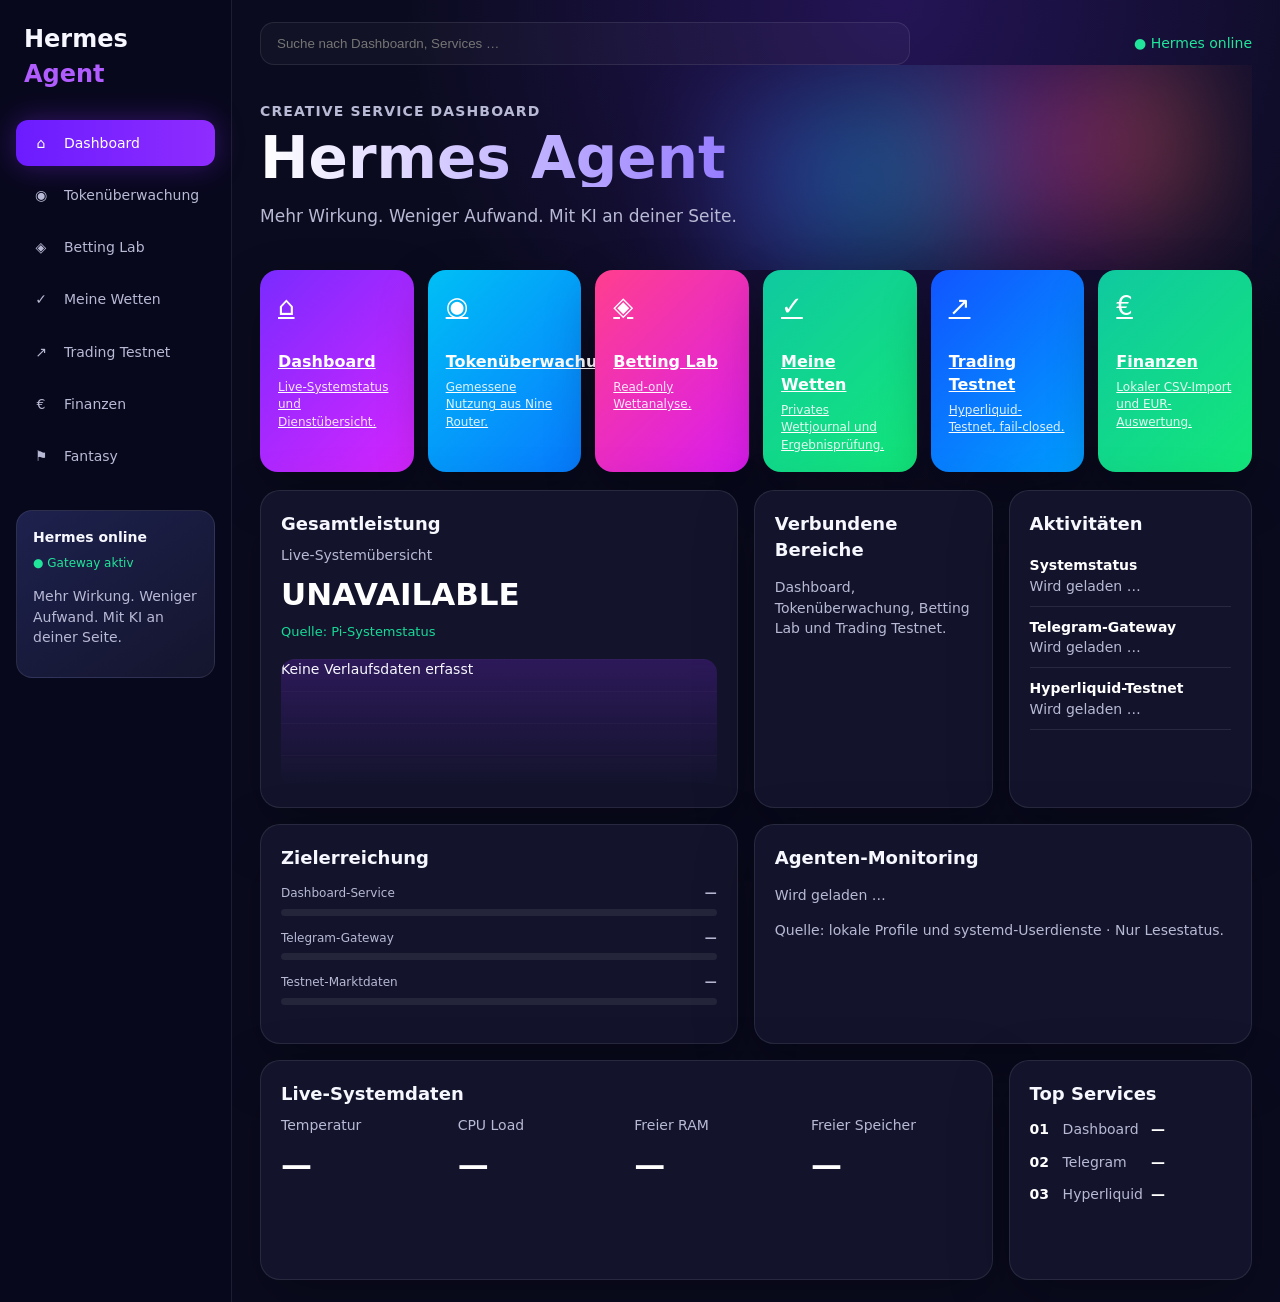
==== commit 4eb759ac: "Wire private bet journal into Hermes dashboard: index.html" ====
--- a/index.html
+++ b/index.html
@@ -1,142 +1,5 @@
 <!doctype html>
-<html lang="de">
-<head>
-  <meta charset="utf-8">
-  <meta name="viewport" content="width=device-width,initial-scale=1">
-  <title>Hermes Agent Command Center</title>
-  <link rel="stylesheet" href="/command-center.css">
-  <style>
-    :root{--bg:#07111f;--panel:#0d1b2c;--panel-2:#11253a;--text:#eff8ff;--muted:#9bb0c5;--line:#24405a;--cyan:#35d9f5;--amber:#ffbc57;--green:#55e39a;--red:#ff9c9c}
-    *{box-sizing:border-box}
-    body{margin:0;background:radial-gradient(circle at 80% 0,#123550 0,transparent 34%),var(--bg);color:var(--text);font:14px/1.45 Inter,Manrope,system-ui,sans-serif}
-    .app{display:grid;grid-template-columns:210px minmax(0,1fr);min-height:100vh}
-    aside{padding:18px 14px;border-right:1px solid var(--line);background:#081522e6}
-    .brand{margin:0 8px 24px;font-size:20px;font-weight:800}.brand span{color:var(--cyan)}
-    .menu{display:none;background:#ffffff0d;color:var(--text);border:1px solid var(--line);border-radius:9px;padding:8px 11px;font-weight:700}
-    nav a{display:flex;align-items:center;gap:10px;margin:4px 0;padding:10px 11px;border-radius:10px;color:var(--muted);text-decoration:none}
-    nav a:hover,nav a.active{color:var(--text);background:#1598b833;border-left:2px solid var(--cyan)}.nav-icon{width:20px;text-align:center;color:var(--cyan)}
-    .agent{margin-top:26px;padding:12px;border:1px solid var(--line);border-radius:12px;background:var(--panel)}.agent strong{display:block}.online{color:var(--green);font-size:12px}
-    main{min-width:0;padding:22px clamp(16px,4vw,42px) 42px}.page-header{display:flex;align-items:flex-start;justify-content:space-between;gap:16px;margin-bottom:18px}.eyebrow{margin:0 0 3px;color:var(--cyan);font:700 11px ui-monospace,monospace;letter-spacing:.14em;text-transform:uppercase}.page-header h1{margin:0;font-size:clamp(24px,3vw,34px);line-height:1.1}.page-header p:last-child{margin:6px 0 0;color:var(--muted)}.live{flex:none;color:var(--green);font:700 11px ui-monospace,monospace;white-space:nowrap}
-    .panel{min-width:0;padding:16px;border:1px solid var(--line);border-radius:14px;background:linear-gradient(145deg,var(--panel-2),var(--panel));box-shadow:0 14px 35px #0003}.panel h2{margin:0 0 7px;font-size:16px}.panel h3{margin:0 0 5px;color:var(--amber);font-size:12px;letter-spacing:.08em;text-transform:uppercase}.muted{color:var(--muted)}
-    .command-panel{border-color:#ffbc5766}.command-head{display:flex;justify-content:space-between;gap:12px;align-items:baseline}.command-state{color:var(--green);font:700 11px ui-monospace,monospace}.command-panel form{display:grid;gap:9px;margin-top:12px}.command-panel label{font-weight:700;color:var(--amber)}textarea{width:100%;min-height:74px;resize:vertical;padding:10px;border:1px solid var(--line);border-radius:9px;background:#07111f;color:var(--text);font:inherit}button{border:1px solid #ffbc57aa;border-radius:9px;padding:9px 13px;background:#a76d27;color:#fff;font-weight:800;cursor:pointer}button:disabled{cursor:not-allowed;opacity:.65}.command-panel output{display:block;min-height:22px;padding:8px 10px;border:1px solid #ffbc5744;border-radius:8px;color:var(--amber);overflow-wrap:anywhere}
-    .status-grid,.compact-grid{display:grid;grid-template-columns:repeat(2,minmax(0,1fr));gap:14px;margin-top:14px}.compact-grid{grid-template-columns:repeat(4,minmax(0,1fr));align-items:start}.status-value{margin:0;color:var(--muted);overflow-wrap:anywhere}.status-value[data-status="AVAILABLE"],.status-value[data-status="ONLINE"]{color:var(--green)}.status-value[data-status="UNAVAILABLE"],.status-value[data-status="ERROR"]{color:var(--red)}
-    dl{display:grid;grid-template-columns:1fr auto;gap:7px 12px;margin:10px 0 0}dt{color:var(--muted)}dd{margin:0;text-align:right;font-weight:700;overflow-wrap:anywhere}.agent-list{margin-top:10px}.agent-row{padding:7px 0;border-top:1px solid var(--line)}.agent-row:first-child{border-top:0}.agent-row span{display:block;color:var(--muted);font-size:12px}.source{margin:11px 0 0;font-size:12px;overflow-wrap:anywhere}
-    .route{display:block}@media(max-width:980px){.compact-grid{grid-template-columns:repeat(2,minmax(0,1fr))}}@media(max-width:640px){.app{display:block}.app aside{position:relative;padding:13px 14px;border-right:0;border-bottom:1px solid var(--line)}.brand{display:inline-block;margin:0 7px;font-size:18px}.menu{display:block;float:right;min-height:38px}.app nav{display:none;clear:both;padding-top:9px}.app nav.open{display:block}.app nav a{padding:9px 10px}main{padding:16px 13px 28px}.page-header{display:block;margin-bottom:14px}.live{display:block;margin-top:8px}.status-grid,.compact-grid{grid-template-columns:1fr}.panel{padding:14px}}
-    @media(prefers-reduced-motion:reduce){*{scroll-behavior:auto!important;transition:none!important}}
-  </style>
-</head>
-<body>
-  <div class="app">
-    <aside>
-      <div class="brand">Hermes <span>Agent</span></div>
-      <button class="menu" type="button" aria-label="Men&uuml; &ouml;ffnen" aria-expanded="false">Men&uuml;</button>
-      <nav id="nav" aria-label="Hauptnavigation">
-        <a class="active" href="/" aria-current="page"><span class="nav-icon">&#8962;</span>Command Center</a>
-        <a href="/tokens.html"><span class="nav-icon">&#9673;</span>Token&uuml;berwachung</a>
-        <a href="/betting"><span class="nav-icon">&#9672;</span>Betting Lab</a>
-        <a href="/trading"><span class="nav-icon">&#8599;</span>Trading Testnet</a>
-        <a href="/finanzen.html"><span class="nav-icon">&#8364;</span>Finanzen</a>
-        <a href="/fantasy"><span class="nav-icon">&#9873;</span>Fantasy</a>
-      </nav>
-      <div class="agent"><strong>Hermes online</strong><span class="online">● Gateway aktiv</span></div>
-    </aside>
-    <main>
-      <header class="page-header">
-        <div><p class="eyebrow">Command Center</p><h1>Hermes Agent</h1><p>Auftrag senden, echten Lauf verfolgen, Ergebnis pr&uuml;fen.</p></div>
-        <span class="live">HERMES ONLINE</span>
-      </header>
-
-      <section class="panel command-panel" aria-labelledby="hermes-control-title">
-        <div class="command-head"><h2 id="hermes-control-title">Auftrag an Hermes</h2><span class="command-state">NATIVE CLI &middot; FAIL CLOSED</span></div>
-        <p class="muted">Native Task-ID, Worker, Run und Session bleiben diesem Auftrag zugeordnet.</p>
-        <form id="hermes-run-form">
-          <label for="hermes-run-input">Auftragseingabe</label>
-          <textarea id="hermes-run-input" maxlength="4000" required placeholder="Harmlosen Auftrag an Hermes eingeben"></textarea>
-          <button type="submit">Run starten</button>
-          <output id="hermes-run-status" role="status" aria-live="polite">Bereit &middot; native Hermes CLI</output>
-        </form>
-      </section>
-
-      <section class="status-grid" aria-label="Engineering-Status">
-        <article class="panel" aria-labelledby="engineering-status-title"><h2 id="engineering-status-title">Engineering System Status</h2><p id="engineering-status" class="status-value" role="status">UNAVAILABLE &middot; wird gepr&uuml;ft</p></article>
-        <article class="panel" aria-labelledby="telemetry-title"><h2 id="telemetry-title">Mission Telemetry</h2><p id="telemetry" class="status-value" role="status">UNAVAILABLE &middot; wird gepr&uuml;ft</p></article>
-      </section>
-
-      <section class="compact-grid" aria-label="Live-Systemdaten">
-        <article class="panel"><h3>System</h3><p id="system-status" class="status-value">UNAVAILABLE &middot; wird gepr&uuml;ft</p><dl><dt>Temperatur</dt><dd id="temperature">UNAVAILABLE</dd><dt>CPU Load</dt><dd id="cpu">UNAVAILABLE</dd><dt>Freier RAM</dt><dd id="memory">UNAVAILABLE</dd><dt>Freier Speicher</dt><dd id="disk">UNAVAILABLE</dd></dl></article>
-        <article class="panel"><h3>Services</h3><p id="service-status" class="status-value">UNAVAILABLE &middot; wird gepr&uuml;ft</p><dl><dt>Dashboard</dt><dd id="dashboard-status">UNAVAILABLE</dd><dt>Gateway</dt><dd id="gateway-status">UNAVAILABLE</dd><dt>Marktdaten</dt><dd id="market-status">UNAVAILABLE</dd></dl></article>
-        <article class="panel"><h3>Agenten</h3><p id="agents-summary" class="status-value">UNAVAILABLE &middot; wird gepr&uuml;ft</p><div id="agents-list" class="agent-list"></div></article>
-        <article class="panel"><h3>Tokenverbrauch</h3><p id="token-status" class="status-value">UNAVAILABLE &middot; wird gepr&uuml;ft</p><dl><dt>Requests</dt><dd id="token-requests">UNAVAILABLE</dd><dt>Tokens</dt><dd id="token-total">UNAVAILABLE</dd><dt>Kosten</dt><dd id="token-cost">UNAVAILABLE</dd></dl><p id="token-source" class="muted source">Quelle: UNAVAILABLE</p></article>
-      </section>
-    </main>
-  </div>
-  <script>
-    const $ = selector => document.querySelector(selector);
-    const mb = value => Number.isFinite(Number(value)) ? Math.round(Number(value) / 1048576) + ' MB' : 'UNAVAILABLE';
-    const json = async url => { const response = await fetch(url, {cache: 'no-store'}); const data = await response.json().catch(() => ({})); if (!response.ok) throw new Error(data.error || 'Quelle nicht erreichbar'); return data; };
-    const settled = async url => { try { return await json(url); } catch (_) { return null; } };
-    const setText = (selector, value) => { const element = $(selector); if (element) element.textContent = value || 'UNAVAILABLE'; };
-    const setState = (selector, value) => { setText(selector, value); const element = $(selector); if (element) element.dataset.status = value || 'UNAVAILABLE'; };
-
-    async function loadSnapshot() {
-      const [systems, trading, tokens, agents] = await Promise.all([
-        settled('/api/systems'), settled('/api/trading/status'), settled('/api/tokens'), settled('/api/agents')
-      ]);
-      const market = trading && trading.market;
-      setState('#system-status', systems ? systems.dashboard : 'UNAVAILABLE · Quelle nicht erreichbar');
-      setText('#temperature', systems && systems.temperature !== null ? systems.temperature + ' °C' : 'UNAVAILABLE');
-      setText('#cpu', systems && systems.cpu_load || 'UNAVAILABLE');
-      setText('#memory', systems ? mb(systems.memory_available) : 'UNAVAILABLE');
-      setText('#disk', systems ? mb(systems.disk_available) : 'UNAVAILABLE');
-      setState('#service-status', systems ? systems.dashboard : 'UNAVAILABLE · Quelle nicht erreichbar');
-      setText('#dashboard-status', systems && systems.dashboard || 'UNAVAILABLE');
-      setText('#gateway-status', systems && systems.gateway || 'UNAVAILABLE');
-      setText('#market-status', market && market.status || 'UNAVAILABLE');
-      if (agents && Array.isArray(agents.agents)) {
-        setState('#agents-summary', `${agents.active ?? 'UNAVAILABLE'} von ${agents.profiles ?? 'UNAVAILABLE'} Profilen aktiv`);
-        const list = $('#agents-list'); list.replaceChildren();
-        agents.agents.forEach(agent => { const row = document.createElement('div'); row.className = 'agent-row'; row.innerHTML = '<b></b><span></span>'; row.querySelector('b').textContent = agent.name || 'UNAVAILABLE'; row.querySelector('span').textContent = `${agent.state || 'UNAVAILABLE'} · ${agent.unit || 'UNAVAILABLE'}`; list.append(row); });
-        if (!agents.agents.length) list.textContent = 'UNAVAILABLE · keine Agentendaten';
-      } else { setState('#agents-summary', 'UNAVAILABLE · Quelle nicht erreichbar'); setText('#agents-list', 'UNAVAILABLE'); }
-      const usage = tokens && tokens.data;
-      setState('#token-status', tokens && tokens.usage || 'UNAVAILABLE · Quelle nicht erreichbar');
-      setText('#token-requests', usage ? Number(usage.requests || 0).toLocaleString('de-DE') : 'UNAVAILABLE');
-      setText('#token-total', usage ? Number(usage.total_tokens || 0).toLocaleString('de-DE') : 'UNAVAILABLE');
-      setText('#token-cost', usage && typeof usage.cost === 'number' ? usage.cost.toLocaleString('de-DE', {style: 'currency', currency: 'USD'}) : 'UNAVAILABLE');
-      setText('#token-source', tokens ? `Quelle: ${tokens.source || 'UNAVAILABLE'} · ${tokens.reason || 'Direktmessung'}` : 'Quelle: UNAVAILABLE');
-    }
-
-    async function loadFoundation() {
-      const [engineering, telemetry] = await Promise.all([settled('/api/engineering-status'), settled('/api/telemetry')]);
-      if (engineering && Array.isArray(engineering.sources) && typeof engineering.overall === 'string') {
-        setState('#engineering-status', `${engineering.overall} · ${engineering.sources.map(source => `${source.name || 'UNAVAILABLE'}: ${source.status || 'UNAVAILABLE'}`).join(' · ')}`);
-      } else setState('#engineering-status', 'UNAVAILABLE · Statusquelle nicht erreichbar');
-      const agents = telemetry && Array.isArray(telemetry.agents) ? telemetry.agents : null;
-      if (telemetry && telemetry.status === 'AVAILABLE' && agents) {
-        const tasks = telemetry.tasks && typeof telemetry.tasks === 'object' ? Object.entries(telemetry.tasks).map(([key, value]) => `${key}: ${value}`).join(' · ') : 'UNAVAILABLE';
-        setState('#telemetry', `${agents.length} Agenten · ${tasks} · Quelle: Hermes Kanban DB`);
-      } else setState('#telemetry', 'UNAVAILABLE · Kanban-Quelle nicht erreichbar');
-    }
-
-    const terminal = new Set(['done', 'failed', 'blocked', 'unavailable']);
-    const summary = data => `${data.status || 'UNAVAILABLE'} · task ${data.task_id || 'UNAVAILABLE'} · run ${data.run_id || 'UNAVAILABLE'} · session ${data.session_id || 'UNAVAILABLE'}${data.latest_summary || data.result ? ` · ${data.latest_summary || data.result}` : ''}`;
-    $('#hermes-run-form').addEventListener('submit', async event => {
-      event.preventDefault();
-      const input = $('#hermes-run-input'); const status = $('#hermes-run-status'); const button = event.target.querySelector('button');
-      button.disabled = true; status.textContent = 'Run startet …';
-      try {
-        const response = await fetch('/api/hermes/run', {method: 'POST', headers: {'Content-Type': 'application/json', 'X-CSRF-Token': document.cookie.split('; ').find(value => value.startsWith('dashboard_csrf='))?.split('=')[1] || ''}, body: JSON.stringify({message: input.value})});
-        let data = await response.json().catch(() => ({})); if (!response.ok || !data.task_id) throw new Error(data.error || 'Run nicht verfügbar');
-        status.textContent = summary(data);
-        for (let attempt = 0; attempt < 30 && !terminal.has(data.status); attempt++) { await new Promise(resolve => setTimeout(resolve, 1000)); data = await json('/api/hermes/run?task_id=' + encodeURIComponent(data.task_id)); status.textContent = summary(data); }
-        if (!terminal.has(data.status)) status.textContent = `${summary(data)} · weiterhin aktiv; Task-ID zur Nachverfolgung erhalten`;
-      } catch (error) { status.textContent = error.message || 'Run fehlgeschlagen'; }
-      finally { button.disabled = false; }
-    });
-
-    const menu = $('.menu'); menu.addEventListener('click', () => { const open = !$('#nav').classList.contains('open'); $('#nav').classList.toggle('open', open); menu.setAttribute('aria-expanded', String(open)); });
-    $('#nav').querySelectorAll('a').forEach(link => link.addEventListener('click', () => { $('#nav').classList.remove('open'); menu.setAttribute('aria-expanded', 'false'); }));
-    loadSnapshot(); loadFoundation(); setInterval(loadSnapshot, 30000);
-  </script>
-</body>
-</html>
+<html lang="de"><head><meta charset="utf-8"><meta name="viewport" content="width=device-width,initial-scale=1"><title>Hermes Agent Dashboard</title>
+<style>
+:root{--bg:#0a0b1e;--surface:#15162e;--surface2:#1c1e3b;--text:#f7f8ff;--muted:#b8b9d4;--line:rgba(255,255,255,.09);--purple:#8b2cff;--violet:#5b45ff;--cyan:#09d6ff;--pink:#ff2daa;--orange:#ff8a24;--green:#17d996;--r:20px}*{box-sizing:border-box}body{margin:0;background:radial-gradient(circle at 70% 0,#241456 0,transparent 32%),var(--bg);color:var(--text);font:14px/1.45 Inter,Manrope,system-ui,sans-serif}.app{display:grid;grid-template-columns:232px 1fr;min-height:100vh}aside{padding:22px 16px;border-right:1px solid var(--line);background:rgba(8,9,30,.88);backdrop-filter:blur(18px)}.brand{font-size:24px;font-weight:800;margin:0 8px 28px}.brand span{color:#b15cff}.menu{display:none;background:#ffffff12;color:#fff;border:1px solid var(--line);border-radius:10px;padding:8px 12px;font-size:20px}nav a{display:flex;align-items:center;gap:12px;padding:13px 14px;margin:6px 0;border-radius:12px;color:var(--muted);text-decoration:none}nav a.active{color:#fff;background:linear-gradient(90deg,#6b1cff,#8f2cff);box-shadow:0 0 28px #8b2cff59}.nav-icon{width:22px;text-align:center}.agent{margin-top:30px;padding:16px;border:1px solid var(--line);border-radius:16px;background:linear-gradient(145deg,#1d214d,#14152d)}.agent strong{display:block;margin-bottom:5px}.online{color:#20e59a;font-size:12px}main{padding:22px 28px;min-width:0}.topbar{display:flex;gap:16px;align-items:center}.search{flex:1;max-width:650px;padding:13px 16px;border:1px solid var(--line);border-radius:14px;background:#ffffff08;color:#fff;outline:none}.top-status{margin-left:auto;color:#20e59a;white-space:nowrap}.hero{position:relative;overflow:hidden;padding:36px 0 24px}.hero:after{content:"";position:absolute;width:480px;height:180px;right:5%;top:10px;background:linear-gradient(90deg,#5b45ff,#09d6ff 35%,#ff2daa 68%,#ff8a24);filter:blur(55px);opacity:.35;transform:rotate(-8deg);pointer-events:none}.hero>*{position:relative;z-index:1}.eyebrow{color:#b8b9d4;font-weight:700;letter-spacing:.08em;text-transform:uppercase}.hero h1{font-size:clamp(40px,5vw,58px);line-height:1;margin:8px 0;background:linear-gradient(90deg,#fff,#8f74ff,#ff38bf);-webkit-background-clip:text;color:transparent}.hero p{color:var(--muted);font-size:17px;max-width:680px}.cards{display:grid;grid-template-columns:repeat(6,minmax(130px,1fr));gap:14px}.svc{min-height:164px;border-radius:18px;padding:18px;color:#fff;box-shadow:0 20px 50px #0004;transition:.2s transform,.2s box-shadow}.svc:hover{transform:translateY(-4px);box-shadow:0 24px 55px #0007}.svc .icon{font-size:26px}.svc h3{margin:24px 0 6px;font-size:16px}.svc p{margin:0;color:#ffffffdf;font-size:12px}.svc .spark{margin-top:12px;width:100%;height:18px}.svc .action{float:right;margin-top:-22px;border:1px solid #ffffff88;border-radius:50%;width:28px;height:28px;text-align:center;line-height:25px}.s1{background:linear-gradient(135deg,#7a2bff,#d625ff)}.s2{background:linear-gradient(135deg,#00bff5,#087bff)}.s3{background:linear-gradient(135deg,#ff6a2a,#ffb02e)}.s4{background:linear-gradient(135deg,#ff3f8e,#d91cf0)}.s5{background:linear-gradient(135deg,#10c9a0,#12e679)}.s6{background:linear-gradient(135deg,#1155ff,#009eff)}.layout{display:grid;grid-template-columns:2fr 1fr 1fr;gap:16px;margin-top:18px}.card{background:#15162ef2;border:1px solid var(--line);border-radius:var(--r);padding:20px;min-height:220px;box-shadow:0 20px 60px #0004}.card h2{font-size:18px;margin:0 0 8px}.muted{color:var(--muted)}.kpi{font-size:31px;font-weight:800;margin:6px 0;color:#fff}.trend{color:var(--green);font-size:13px}.chart{height:128px;margin-top:18px;border-radius:14px;background:linear-gradient(180deg,#8b2cff38,transparent),repeating-linear-gradient(0deg,transparent,transparent 31px,#ffffff0d 32px);position:relative;overflow:hidden}.chart svg{width:100%;height:100%}.donut{width:132px;height:132px;border-radius:50%;margin:12px auto;background:conic-gradient(#8b2cff 0 24%,#09d6ff 24% 44%,#ff8a24 44% 60%,#ff2daa 60% 78%,#17d996 78% 90%,#087bff 90%);display:grid;place-items:center}.donut:after{content:'—';display:grid;place-items:center;width:80px;height:80px;border-radius:50%;background:var(--surface);font-size:24px;font-weight:800}.legend{display:grid;grid-template-columns:1fr 1fr;gap:4px;font-size:11px;color:var(--muted)}.legend i{display:inline-block;width:8px;height:8px;border-radius:50%;margin-right:5px}.feed{list-style:none;padding:0;margin:0}.feed li{padding:10px 0;border-bottom:1px solid var(--line)}.feed b{color:#fff}.goal{margin:14px 0}.goal-head{display:flex;justify-content:space-between;color:var(--muted);font-size:12px}.bar{height:7px;background:#ffffff12;border-radius:9px;margin-top:6px;overflow:hidden}.bar i{display:block;height:100%;border-radius:9px;background:linear-gradient(90deg,#8b2cff,#09d6ff)}.bar.green i{background:linear-gradient(90deg,#10c9a0,#12e679)}.wide{grid-column:span 2}.rank{display:grid;grid-template-columns:25px 1fr 80px;gap:8px;align-items:center;margin:12px 0;color:var(--muted)}.rank b{color:#fff}.route{display:none}.route.active{display:block}@media(max-width:1200px){.cards{grid-template-columns:repeat(3,1fr)}.layout{grid-template-columns:1fr 1fr}.wide{grid-column:span 2}}@media(max-width:760px){.app{display:block}aside{display:block;position:fixed;z-index:5;inset:0 auto 0 0;width:260px;transform:translateX(-105%);transition:.2s transform}.app.open aside{transform:translateX(0)}.menu{display:block;position:absolute;top:16px;right:16px}main{padding:16px}main{padding:16px}.topbar{flex-wrap:wrap}.search{max-width:none;flex-basis:100%;order:2}.top-status{margin-left:0}.cards{grid-template-columns:1fr 1fr}.layout{grid-template-columns:1fr}.wide{grid-column:auto}.hero{padding-top:28px}.hero h1{font-size:40px}.card{padding:16px}.svc{min-height:150px}.agent{display:none}}
+</style></head><body><div class="app"><aside><div class="brand">Hermes <span>Agent</span></div><button class="menu" aria-label="Menü öffnen">☰</button><nav id="nav"><a class="active" href="/" data-route="dashboard"><span class="nav-icon">⌂</span>Dashboard</a><a href="/tokens.html" data-route="tokens"><span class="nav-icon">◉</span>Tokenüberwachung</a><a href="/betting"><span class="nav-icon">◈</span>Betting Lab</a><a href="/wetten"><span class="nav-icon">✓</span>Meine Wetten</a><a href="/trading"><span class="nav-icon">↗</span>Trading Testnet</a><a href="/finanzen.html"><span class="nav-icon">€</span>Finanzen</a><a href="/fantasy"><span class="nav-icon">⚑</span>Fantasy</a></nav><div class="agent"><strong>Hermes online</strong><span class="online">● Gateway aktiv</span><p class="muted">Mehr Wirkung. Weniger Aufwand. Mit KI an deiner Seite.</p></div></aside><main><div class="topbar"><input class="search" placeholder="Suche nach Dashboardn, Services …"><div class="top-status">● Hermes online</div></div><section class="hero"><div class="eyebrow">Creative Service Dashboard</div><h1>Hermes Agent</h1><p>Mehr Wirkung. Weniger Aufwand. Mit KI an deiner Seite.</p></section><section class="route active" id="dashboard"><div class="cards"><a class="svc s1" href="/"><div class="icon">⌂</div><h3>Dashboard</h3><p>Live-Systemstatus und Dienstübersicht.</p></a><a class="svc s2" href="/tokens.html"><div class="icon">◉</div><h3>Tokenüberwachung</h3><p>Gemessene Nutzung aus Nine Router.</p></a><a class="svc s4" href="/betting"><div class="icon">◈</div><h3>Betting Lab</h3><p>Read-only Wettanalyse.</p></a><a class="svc s5" href="/wetten"><div class="icon">✓</div><h3>Meine Wetten</h3><p>Privates Wettjournal und Ergebnisprüfung.</p></a><a class="svc s6" href="/trading"><div class="icon">↗</div><h3>Trading Testnet</h3><p>Hyperliquid-Testnet, fail-closed.</p></a><a class="svc s5" href="/finanzen.html"><div class="icon">€</div><h3>Finanzen</h3><p>Lokaler CSV-Import und EUR-Auswertung.</p></a></div><div class="layout"><article class="card"><h2>Gesamtleistung</h2><div class="muted">Live-Systemübersicht</div><div class="kpi" id="health">Wird geladen …</div><div class="trend" id="health-note">Quelle: Pi-Systemstatus</div><div class="chart" id="system-chart" role="img" aria-label="Systemverlauf">Keine Verlaufsdaten erfasst</div></article><article class="card"><h2>Verbundene Bereiche</h2><p class="muted">Dashboard, Tokenüberwachung, Betting Lab und Trading Testnet.</p></article><article class="card"><h2>Aktivitäten</h2><ul class="feed"><li><b>Systemstatus</b><br><span class="muted" id="activity-system">Wird geladen …</span></li><li><b>Telegram-Gateway</b><br><span class="muted" id="activity-gateway">Wird geladen …</span></li><li><b>Hyperliquid-Testnet</b><br><span class="muted" id="activity-market">Wird geladen …</span></li></ul></article><article class="card"><h2>Zielerreichung</h2><div class="goal"><div class="goal-head"><span>Dashboard-Service</span><b id="service-goal">—</b></div><div class="bar green"><i id="service-bar" style="width:0"></i></div></div><div class="goal"><div class="goal-head"><span>Telegram-Gateway</span><b id="gateway-goal">—</b></div><div class="bar"><i id="gateway-bar" style="width:0"></i></div></div><div class="goal"><div class="goal-head"><span>Testnet-Marktdaten</span><b id="market-goal">—</b></div><div class="bar"><i id="market-bar" style="width:0"></i></div></div></article><article class="card wide"><h2>Agenten-Monitoring</h2><p class="muted" id="agents-summary">Wird geladen …</p><div id="agents-list" class="feed"></div><p class="muted">Quelle: lokale Profile und systemd-Userdienste · Nur Lesestatus.</p></article><article class="card wide"><h2>Live-Systemdaten</h2><div class="layout" style="margin:0;grid-template-columns:repeat(4,1fr)"><div><div class="muted">Temperatur</div><div class="kpi" id="temp">—</div></div><div><div class="muted">CPU Load</div><div class="kpi" id="cpu">—</div></div><div><div class="muted">Freier RAM</div><div class="kpi" id="ram">—</div></div><div><div class="muted">Freier Speicher</div><div class="kpi" id="disk">—</div></div></div></article><article class="card"><h2>Top Services</h2><div class="rank"><b>01</b><span>Dashboard</span><b class="muted" id="top-dashboard">—</b></div><div class="rank"><b>02</b><span>Telegram</span><b class="muted" id="top-telegram">—</b></div><div class="rank"><b>03</b><span>Hyperliquid</span><b class="muted" id="top-market">—</b></div></article></div></section><section class="route" id="tokens"><div class="card"><h2>Tokenüberwachung</h2><div class="layout" style="margin:0;grid-template-columns:repeat(4,1fr)"><div><div class="muted">Status</div><div class="kpi" id="token-status">Wird geladen …</div></div><div><div class="muted">Requests</div><div class="kpi" id="token-requests">—</div></div><div><div class="muted">Gesamt-Tokens</div><div class="kpi" id="token-total">—</div></div><div><div class="muted">Kosten</div><div class="kpi" id="token-cost">—</div></div></div><p class="muted" id="token-source">Quelle: —</p></div></section><section class="route" id="system"><div class="card"><h2>Systemstatus</h2><p id="system-detail" class="muted">Wird geladen …</p></div></section></main></div><script>const mb=n=>Number.isFinite(Number(n))?Math.round(Number(n)/1048576)+' MB':'UNAVAILABLE';const setGoal=(id,ok)=>{document.querySelector('#'+id+'-goal').textContent=ok?'100%':'0%';document.querySelector('#'+id+'-bar').style.width=ok?'100%':'0%'};async function load(){try{const s=await fetch('/api/systems').then(r=>r.json()),t=await fetch('/api/trading/status').then(r=>r.json()),u=await fetch('/api/tokens').then(r=>r.json()),a=await fetch('/api/agents').then(r=>r.json());const dash=s.dashboard==='active',gate=s.gateway==='active',market=t.market.status==='available',d=u.data||{};document.querySelector('#agents-summary').textContent=`${a.active} von ${a.profiles} Profilen aktiv`;document.querySelector('#agents-list').innerHTML=a.agents.map(x=>`<div><b>${x.name}</b><br><span class="muted">${x.state} · ${x.unit}</span></div>`).join('');document.querySelector('#token-status').textContent=u.usage||'UNAVAILABLE';document.querySelector('#token-requests').textContent=Number(d.requests||0).toLocaleString('de-DE');document.querySelector('#token-total').textContent=Number(d.total_tokens||0).toLocaleString('de-DE');document.querySelector('#token-cost').textContent=typeof d.cost==='number'?d.cost.toLocaleString('de-DE',{style:'currency',currency:'USD'}):'UNAVAILABLE';document.querySelector('#token-source').textContent='Quelle: '+(u.source||'UNAVAILABLE')+' · '+(u.reason||'Direktmessung');document.querySelector('#health').textContent=dash?'ONLINE':'UNAVAILABLE';document.querySelector('#health-note').textContent=dash?'Dashboard-Service aktiv · Port 8787':'Dashboard-Service nicht aktiv';document.querySelector('#temp').textContent=s.temperature===null?'—':s.temperature+' °C';document.querySelector('#cpu').textContent=s.cpu_load||'—';document.querySelector('#ram').textContent=mb(s.memory_available);document.querySelector('#disk').textContent=mb(s.disk_available);setGoal('service',dash);setGoal('gateway',gate);setGoal('market',market);document.querySelector('#system-detail').textContent=`Dashboard: ${s.dashboard}; Gateway: ${s.gateway}; Router: ${s.router}; Temperatur: ${s.temperature===null?'UNAVAILABLE':s.temperature+' °C'}; freier RAM: ${mb(s.memory_available)}; freier Speicher: ${mb(s.disk_available)}.`;document.querySelector('#activity-system').textContent=dash?'online':'nicht verfügbar';document.querySelector('#activity-gateway').textContent=gate?'online':'nicht verfügbar';document.querySelector('#activity-market').textContent=market?'Marktdaten verfügbar':'nicht verfügbar';document.querySelector('#top-dashboard').textContent=dash?'ONLINE':'OFFLINE';document.querySelector('#top-telegram').textContent=gate?'ONLINE':'OFFLINE';document.querySelector('#top-market').textContent=market?'TESTNET':'OFFLINE'}catch(e){document.querySelector('#health').textContent='UNAVAILABLE'}}load();setInterval(load,30000);document.querySelectorAll('[data-route]').forEach(a=>a.onclick=e=>{e.preventDefault();document.querySelectorAll('.route').forEach(x=>x.classList.toggle('active',x.id===a.dataset.route));document.querySelectorAll('nav a').forEach(x=>x.classList.remove('active'));a.classList.add('active')});document.querySelector('.menu').onclick=()=>document.querySelector('.app').classList.toggle('open');document.querySelectorAll('nav a').forEach(a=>a.onclick=()=>document.querySelector('.app').classList.remove('open'))</script></body></html>
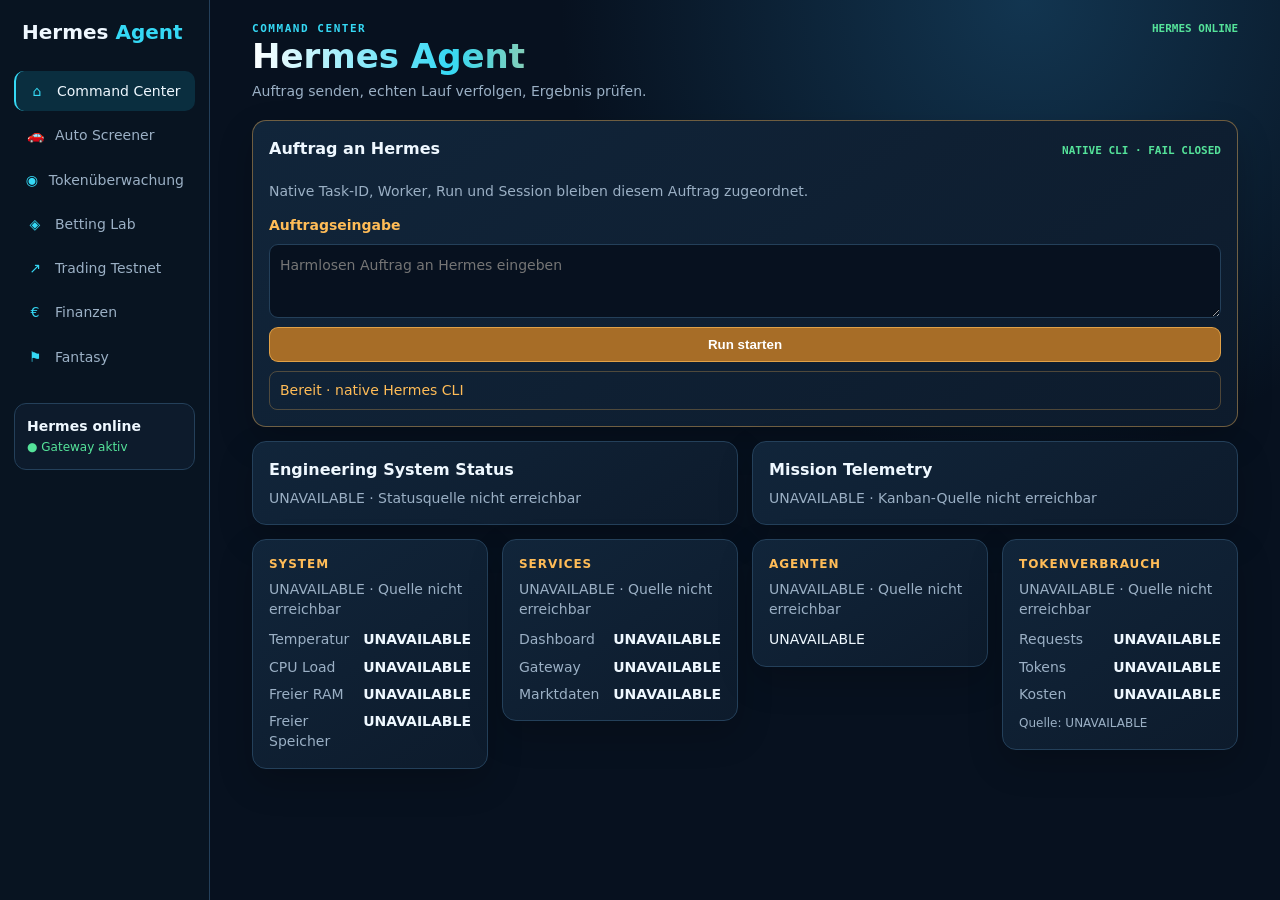
==== commit 31f5e05e: "Add auto market screener" ====
--- a/index.html
+++ b/index.html
@@ -1,5 +1,143 @@
 <!doctype html>
-<html lang="de"><head><meta charset="utf-8"><meta name="viewport" content="width=device-width,initial-scale=1"><title>Hermes Agent Dashboard</title>
-<style>
-:root{--bg:#0a0b1e;--surface:#15162e;--surface2:#1c1e3b;--text:#f7f8ff;--muted:#b8b9d4;--line:rgba(255,255,255,.09);--purple:#8b2cff;--violet:#5b45ff;--cyan:#09d6ff;--pink:#ff2daa;--orange:#ff8a24;--green:#17d996;--r:20px}*{box-sizing:border-box}body{margin:0;background:radial-gradient(circle at 70% 0,#241456 0,transparent 32%),var(--bg);color:var(--text);font:14px/1.45 Inter,Manrope,system-ui,sans-serif}.app{display:grid;grid-template-columns:232px 1fr;min-height:100vh}aside{padding:22px 16px;border-right:1px solid var(--line);background:rgba(8,9,30,.88);backdrop-filter:blur(18px)}.brand{font-size:24px;font-weight:800;margin:0 8px 28px}.brand span{color:#b15cff}.menu{display:none;background:#ffffff12;color:#fff;border:1px solid var(--line);border-radius:10px;padding:8px 12px;font-size:20px}nav a{display:flex;align-items:center;gap:12px;padding:13px 14px;margin:6px 0;border-radius:12px;color:var(--muted);text-decoration:none}nav a.active{color:#fff;background:linear-gradient(90deg,#6b1cff,#8f2cff);box-shadow:0 0 28px #8b2cff59}.nav-icon{width:22px;text-align:center}.agent{margin-top:30px;padding:16px;border:1px solid var(--line);border-radius:16px;background:linear-gradient(145deg,#1d214d,#14152d)}.agent strong{display:block;margin-bottom:5px}.online{color:#20e59a;font-size:12px}main{padding:22px 28px;min-width:0}.topbar{display:flex;gap:16px;align-items:center}.search{flex:1;max-width:650px;padding:13px 16px;border:1px solid var(--line);border-radius:14px;background:#ffffff08;color:#fff;outline:none}.top-status{margin-left:auto;color:#20e59a;white-space:nowrap}.hero{position:relative;overflow:hidden;padding:36px 0 24px}.hero:after{content:"";position:absolute;width:480px;height:180px;right:5%;top:10px;background:linear-gradient(90deg,#5b45ff,#09d6ff 35%,#ff2daa 68%,#ff8a24);filter:blur(55px);opacity:.35;transform:rotate(-8deg);pointer-events:none}.hero>*{position:relative;z-index:1}.eyebrow{color:#b8b9d4;font-weight:700;letter-spacing:.08em;text-transform:uppercase}.hero h1{font-size:clamp(40px,5vw,58px);line-height:1;margin:8px 0;background:linear-gradient(90deg,#fff,#8f74ff,#ff38bf);-webkit-background-clip:text;color:transparent}.hero p{color:var(--muted);font-size:17px;max-width:680px}.cards{display:grid;grid-template-columns:repeat(6,minmax(130px,1fr));gap:14px}.svc{min-height:164px;border-radius:18px;padding:18px;color:#fff;box-shadow:0 20px 50px #0004;transition:.2s transform,.2s box-shadow}.svc:hover{transform:translateY(-4px);box-shadow:0 24px 55px #0007}.svc .icon{font-size:26px}.svc h3{margin:24px 0 6px;font-size:16px}.svc p{margin:0;color:#ffffffdf;font-size:12px}.svc .spark{margin-top:12px;width:100%;height:18px}.svc .action{float:right;margin-top:-22px;border:1px solid #ffffff88;border-radius:50%;width:28px;height:28px;text-align:center;line-height:25px}.s1{background:linear-gradient(135deg,#7a2bff,#d625ff)}.s2{background:linear-gradient(135deg,#00bff5,#087bff)}.s3{background:linear-gradient(135deg,#ff6a2a,#ffb02e)}.s4{background:linear-gradient(135deg,#ff3f8e,#d91cf0)}.s5{background:linear-gradient(135deg,#10c9a0,#12e679)}.s6{background:linear-gradient(135deg,#1155ff,#009eff)}.layout{display:grid;grid-template-columns:2fr 1fr 1fr;gap:16px;margin-top:18px}.card{background:#15162ef2;border:1px solid var(--line);border-radius:var(--r);padding:20px;min-height:220px;box-shadow:0 20px 60px #0004}.card h2{font-size:18px;margin:0 0 8px}.muted{color:var(--muted)}.kpi{font-size:31px;font-weight:800;margin:6px 0;color:#fff}.trend{color:var(--green);font-size:13px}.chart{height:128px;margin-top:18px;border-radius:14px;background:linear-gradient(180deg,#8b2cff38,transparent),repeating-linear-gradient(0deg,transparent,transparent 31px,#ffffff0d 32px);position:relative;overflow:hidden}.chart svg{width:100%;height:100%}.donut{width:132px;height:132px;border-radius:50%;margin:12px auto;background:conic-gradient(#8b2cff 0 24%,#09d6ff 24% 44%,#ff8a24 44% 60%,#ff2daa 60% 78%,#17d996 78% 90%,#087bff 90%);display:grid;place-items:center}.donut:after{content:'—';display:grid;place-items:center;width:80px;height:80px;border-radius:50%;background:var(--surface);font-size:24px;font-weight:800}.legend{display:grid;grid-template-columns:1fr 1fr;gap:4px;font-size:11px;color:var(--muted)}.legend i{display:inline-block;width:8px;height:8px;border-radius:50%;margin-right:5px}.feed{list-style:none;padding:0;margin:0}.feed li{padding:10px 0;border-bottom:1px solid var(--line)}.feed b{color:#fff}.goal{margin:14px 0}.goal-head{display:flex;justify-content:space-between;color:var(--muted);font-size:12px}.bar{height:7px;background:#ffffff12;border-radius:9px;margin-top:6px;overflow:hidden}.bar i{display:block;height:100%;border-radius:9px;background:linear-gradient(90deg,#8b2cff,#09d6ff)}.bar.green i{background:linear-gradient(90deg,#10c9a0,#12e679)}.wide{grid-column:span 2}.rank{display:grid;grid-template-columns:25px 1fr 80px;gap:8px;align-items:center;margin:12px 0;color:var(--muted)}.rank b{color:#fff}.route{display:none}.route.active{display:block}@media(max-width:1200px){.cards{grid-template-columns:repeat(3,1fr)}.layout{grid-template-columns:1fr 1fr}.wide{grid-column:span 2}}@media(max-width:760px){.app{display:block}aside{display:block;position:fixed;z-index:5;inset:0 auto 0 0;width:260px;transform:translateX(-105%);transition:.2s transform}.app.open aside{transform:translateX(0)}.menu{display:block;position:absolute;top:16px;right:16px}main{padding:16px}main{padding:16px}.topbar{flex-wrap:wrap}.search{max-width:none;flex-basis:100%;order:2}.top-status{margin-left:0}.cards{grid-template-columns:1fr 1fr}.layout{grid-template-columns:1fr}.wide{grid-column:auto}.hero{padding-top:28px}.hero h1{font-size:40px}.card{padding:16px}.svc{min-height:150px}.agent{display:none}}
-</style></head><body><div class="app"><aside><div class="brand">Hermes <span>Agent</span></div><button class="menu" aria-label="Menü öffnen">☰</button><nav id="nav"><a class="active" href="/" data-route="dashboard"><span class="nav-icon">⌂</span>Dashboard</a><a href="/tokens.html" data-route="tokens"><span class="nav-icon">◉</span>Tokenüberwachung</a><a href="/betting"><span class="nav-icon">◈</span>Betting Lab</a><a href="/wetten"><span class="nav-icon">✓</span>Meine Wetten</a><a href="/trading"><span class="nav-icon">↗</span>Trading Testnet</a><a href="/finanzen.html"><span class="nav-icon">€</span>Finanzen</a><a href="/fantasy"><span class="nav-icon">⚑</span>Fantasy</a></nav><div class="agent"><strong>Hermes online</strong><span class="online">● Gateway aktiv</span><p class="muted">Mehr Wirkung. Weniger Aufwand. Mit KI an deiner Seite.</p></div></aside><main><div class="topbar"><input class="search" placeholder="Suche nach Dashboardn, Services …"><div class="top-status">● Hermes online</div></div><section class="hero"><div class="eyebrow">Creative Service Dashboard</div><h1>Hermes Agent</h1><p>Mehr Wirkung. Weniger Aufwand. Mit KI an deiner Seite.</p></section><section class="route active" id="dashboard"><div class="cards"><a class="svc s1" href="/"><div class="icon">⌂</div><h3>Dashboard</h3><p>Live-Systemstatus und Dienstübersicht.</p></a><a class="svc s2" href="/tokens.html"><div class="icon">◉</div><h3>Tokenüberwachung</h3><p>Gemessene Nutzung aus Nine Router.</p></a><a class="svc s4" href="/betting"><div class="icon">◈</div><h3>Betting Lab</h3><p>Read-only Wettanalyse.</p></a><a class="svc s5" href="/wetten"><div class="icon">✓</div><h3>Meine Wetten</h3><p>Privates Wettjournal und Ergebnisprüfung.</p></a><a class="svc s6" href="/trading"><div class="icon">↗</div><h3>Trading Testnet</h3><p>Hyperliquid-Testnet, fail-closed.</p></a><a class="svc s5" href="/finanzen.html"><div class="icon">€</div><h3>Finanzen</h3><p>Lokaler CSV-Import und EUR-Auswertung.</p></a></div><div class="layout"><article class="card"><h2>Gesamtleistung</h2><div class="muted">Live-Systemübersicht</div><div class="kpi" id="health">Wird geladen …</div><div class="trend" id="health-note">Quelle: Pi-Systemstatus</div><div class="chart" id="system-chart" role="img" aria-label="Systemverlauf">Keine Verlaufsdaten erfasst</div></article><article class="card"><h2>Verbundene Bereiche</h2><p class="muted">Dashboard, Tokenüberwachung, Betting Lab und Trading Testnet.</p></article><article class="card"><h2>Aktivitäten</h2><ul class="feed"><li><b>Systemstatus</b><br><span class="muted" id="activity-system">Wird geladen …</span></li><li><b>Telegram-Gateway</b><br><span class="muted" id="activity-gateway">Wird geladen …</span></li><li><b>Hyperliquid-Testnet</b><br><span class="muted" id="activity-market">Wird geladen …</span></li></ul></article><article class="card"><h2>Zielerreichung</h2><div class="goal"><div class="goal-head"><span>Dashboard-Service</span><b id="service-goal">—</b></div><div class="bar green"><i id="service-bar" style="width:0"></i></div></div><div class="goal"><div class="goal-head"><span>Telegram-Gateway</span><b id="gateway-goal">—</b></div><div class="bar"><i id="gateway-bar" style="width:0"></i></div></div><div class="goal"><div class="goal-head"><span>Testnet-Marktdaten</span><b id="market-goal">—</b></div><div class="bar"><i id="market-bar" style="width:0"></i></div></div></article><article class="card wide"><h2>Agenten-Monitoring</h2><p class="muted" id="agents-summary">Wird geladen …</p><div id="agents-list" class="feed"></div><p class="muted">Quelle: lokale Profile und systemd-Userdienste · Nur Lesestatus.</p></article><article class="card wide"><h2>Live-Systemdaten</h2><div class="layout" style="margin:0;grid-template-columns:repeat(4,1fr)"><div><div class="muted">Temperatur</div><div class="kpi" id="temp">—</div></div><div><div class="muted">CPU Load</div><div class="kpi" id="cpu">—</div></div><div><div class="muted">Freier RAM</div><div class="kpi" id="ram">—</div></div><div><div class="muted">Freier Speicher</div><div class="kpi" id="disk">—</div></div></div></article><article class="card"><h2>Top Services</h2><div class="rank"><b>01</b><span>Dashboard</span><b class="muted" id="top-dashboard">—</b></div><div class="rank"><b>02</b><span>Telegram</span><b class="muted" id="top-telegram">—</b></div><div class="rank"><b>03</b><span>Hyperliquid</span><b class="muted" id="top-market">—</b></div></article></div></section><section class="route" id="tokens"><div class="card"><h2>Tokenüberwachung</h2><div class="layout" style="margin:0;grid-template-columns:repeat(4,1fr)"><div><div class="muted">Status</div><div class="kpi" id="token-status">Wird geladen …</div></div><div><div class="muted">Requests</div><div class="kpi" id="token-requests">—</div></div><div><div class="muted">Gesamt-Tokens</div><div class="kpi" id="token-total">—</div></div><div><div class="muted">Kosten</div><div class="kpi" id="token-cost">—</div></div></div><p class="muted" id="token-source">Quelle: —</p></div></section><section class="route" id="system"><div class="card"><h2>Systemstatus</h2><p id="system-detail" class="muted">Wird geladen …</p></div></section></main></div><script>const mb=n=>Number.isFinite(Number(n))?Math.round(Number(n)/1048576)+' MB':'UNAVAILABLE';const setGoal=(id,ok)=>{document.querySelector('#'+id+'-goal').textContent=ok?'100%':'0%';document.querySelector('#'+id+'-bar').style.width=ok?'100%':'0%'};async function load(){try{const s=await fetch('/api/systems').then(r=>r.json()),t=await fetch('/api/trading/status').then(r=>r.json()),u=await fetch('/api/tokens').then(r=>r.json()),a=await fetch('/api/agents').then(r=>r.json());const dash=s.dashboard==='active',gate=s.gateway==='active',market=t.market.status==='available',d=u.data||{};document.querySelector('#agents-summary').textContent=`${a.active} von ${a.profiles} Profilen aktiv`;document.querySelector('#agents-list').innerHTML=a.agents.map(x=>`<div><b>${x.name}</b><br><span class="muted">${x.state} · ${x.unit}</span></div>`).join('');document.querySelector('#token-status').textContent=u.usage||'UNAVAILABLE';document.querySelector('#token-requests').textContent=Number(d.requests||0).toLocaleString('de-DE');document.querySelector('#token-total').textContent=Number(d.total_tokens||0).toLocaleString('de-DE');document.querySelector('#token-cost').textContent=typeof d.cost==='number'?d.cost.toLocaleString('de-DE',{style:'currency',currency:'USD'}):'UNAVAILABLE';document.querySelector('#token-source').textContent='Quelle: '+(u.source||'UNAVAILABLE')+' · '+(u.reason||'Direktmessung');document.querySelector('#health').textContent=dash?'ONLINE':'UNAVAILABLE';document.querySelector('#health-note').textContent=dash?'Dashboard-Service aktiv · Port 8787':'Dashboard-Service nicht aktiv';document.querySelector('#temp').textContent=s.temperature===null?'—':s.temperature+' °C';document.querySelector('#cpu').textContent=s.cpu_load||'—';document.querySelector('#ram').textContent=mb(s.memory_available);document.querySelector('#disk').textContent=mb(s.disk_available);setGoal('service',dash);setGoal('gateway',gate);setGoal('market',market);document.querySelector('#system-detail').textContent=`Dashboard: ${s.dashboard}; Gateway: ${s.gateway}; Router: ${s.router}; Temperatur: ${s.temperature===null?'UNAVAILABLE':s.temperature+' °C'}; freier RAM: ${mb(s.memory_available)}; freier Speicher: ${mb(s.disk_available)}.`;document.querySelector('#activity-system').textContent=dash?'online':'nicht verfügbar';document.querySelector('#activity-gateway').textContent=gate?'online':'nicht verfügbar';document.querySelector('#activity-market').textContent=market?'Marktdaten verfügbar':'nicht verfügbar';document.querySelector('#top-dashboard').textContent=dash?'ONLINE':'OFFLINE';document.querySelector('#top-telegram').textContent=gate?'ONLINE':'OFFLINE';document.querySelector('#top-market').textContent=market?'TESTNET':'OFFLINE'}catch(e){document.querySelector('#health').textContent='UNAVAILABLE'}}load();setInterval(load,30000);document.querySelectorAll('[data-route]').forEach(a=>a.onclick=e=>{e.preventDefault();document.querySelectorAll('.route').forEach(x=>x.classList.toggle('active',x.id===a.dataset.route));document.querySelectorAll('nav a').forEach(x=>x.classList.remove('active'));a.classList.add('active')});document.querySelector('.menu').onclick=()=>document.querySelector('.app').classList.toggle('open');document.querySelectorAll('nav a').forEach(a=>a.onclick=()=>document.querySelector('.app').classList.remove('open'))</script></body></html>+<html lang="de">
+<head>
+  <meta charset="utf-8">
+  <meta name="viewport" content="width=device-width,initial-scale=1">
+  <title>Hermes Agent Command Center</title>
+  <link rel="stylesheet" href="/command-center.css">
+  <style>
+    :root{--bg:#07111f;--panel:#0d1b2c;--panel-2:#11253a;--text:#eff8ff;--muted:#9bb0c5;--line:#24405a;--cyan:#35d9f5;--amber:#ffbc57;--green:#55e39a;--red:#ff9c9c}
+    *{box-sizing:border-box}
+    body{margin:0;background:radial-gradient(circle at 80% 0,#123550 0,transparent 34%),var(--bg);color:var(--text);font:14px/1.45 Inter,Manrope,system-ui,sans-serif}
+    .app{display:grid;grid-template-columns:210px minmax(0,1fr);min-height:100vh}
+    aside{padding:18px 14px;border-right:1px solid var(--line);background:#081522e6}
+    .brand{margin:0 8px 24px;font-size:20px;font-weight:800}.brand span{color:var(--cyan)}
+    .menu{display:none;background:#ffffff0d;color:var(--text);border:1px solid var(--line);border-radius:9px;padding:8px 11px;font-weight:700}
+    nav a{display:flex;align-items:center;gap:10px;margin:4px 0;padding:10px 11px;border-radius:10px;color:var(--muted);text-decoration:none}
+    nav a:hover,nav a.active{color:var(--text);background:#1598b833;border-left:2px solid var(--cyan)}.nav-icon{width:20px;text-align:center;color:var(--cyan)}
+    .agent{margin-top:26px;padding:12px;border:1px solid var(--line);border-radius:12px;background:var(--panel)}.agent strong{display:block}.online{color:var(--green);font-size:12px}
+    main{min-width:0;padding:22px clamp(16px,4vw,42px) 42px}.page-header{display:flex;align-items:flex-start;justify-content:space-between;gap:16px;margin-bottom:18px}.eyebrow{margin:0 0 3px;color:var(--cyan);font:700 11px ui-monospace,monospace;letter-spacing:.14em;text-transform:uppercase}.page-header h1{margin:0;font-size:clamp(24px,3vw,34px);line-height:1.1}.page-header p:last-child{margin:6px 0 0;color:var(--muted)}.live{flex:none;color:var(--green);font:700 11px ui-monospace,monospace;white-space:nowrap}
+    .panel{min-width:0;padding:16px;border:1px solid var(--line);border-radius:14px;background:linear-gradient(145deg,var(--panel-2),var(--panel));box-shadow:0 14px 35px #0003}.panel h2{margin:0 0 7px;font-size:16px}.panel h3{margin:0 0 5px;color:var(--amber);font-size:12px;letter-spacing:.08em;text-transform:uppercase}.muted{color:var(--muted)}
+    .command-panel{border-color:#ffbc5766}.command-head{display:flex;justify-content:space-between;gap:12px;align-items:baseline}.command-state{color:var(--green);font:700 11px ui-monospace,monospace}.command-panel form{display:grid;gap:9px;margin-top:12px}.command-panel label{font-weight:700;color:var(--amber)}textarea{width:100%;min-height:74px;resize:vertical;padding:10px;border:1px solid var(--line);border-radius:9px;background:#07111f;color:var(--text);font:inherit}button{border:1px solid #ffbc57aa;border-radius:9px;padding:9px 13px;background:#a76d27;color:#fff;font-weight:800;cursor:pointer}button:disabled{cursor:not-allowed;opacity:.65}.command-panel output{display:block;min-height:22px;padding:8px 10px;border:1px solid #ffbc5744;border-radius:8px;color:var(--amber);overflow-wrap:anywhere}
+    .status-grid,.compact-grid{display:grid;grid-template-columns:repeat(2,minmax(0,1fr));gap:14px;margin-top:14px}.compact-grid{grid-template-columns:repeat(4,minmax(0,1fr));align-items:start}.status-value{margin:0;color:var(--muted);overflow-wrap:anywhere}.status-value[data-status="AVAILABLE"],.status-value[data-status="ONLINE"]{color:var(--green)}.status-value[data-status="UNAVAILABLE"],.status-value[data-status="ERROR"]{color:var(--red)}
+    dl{display:grid;grid-template-columns:1fr auto;gap:7px 12px;margin:10px 0 0}dt{color:var(--muted)}dd{margin:0;text-align:right;font-weight:700;overflow-wrap:anywhere}.agent-list{margin-top:10px}.agent-row{padding:7px 0;border-top:1px solid var(--line)}.agent-row:first-child{border-top:0}.agent-row span{display:block;color:var(--muted);font-size:12px}.source{margin:11px 0 0;font-size:12px;overflow-wrap:anywhere}
+    .route{display:block}@media(max-width:980px){.compact-grid{grid-template-columns:repeat(2,minmax(0,1fr))}}@media(max-width:640px){.app{display:block}.app aside{position:relative;padding:13px 14px;border-right:0;border-bottom:1px solid var(--line)}.brand{display:inline-block;margin:0 7px;font-size:18px}.menu{display:block;float:right;min-height:38px}.app nav{display:none;clear:both;padding-top:9px}.app nav.open{display:block}.app nav a{padding:9px 10px}main{padding:16px 13px 28px}.page-header{display:block;margin-bottom:14px}.live{display:block;margin-top:8px}.status-grid,.compact-grid{grid-template-columns:1fr}.panel{padding:14px}}
+    @media(prefers-reduced-motion:reduce){*{scroll-behavior:auto!important;transition:none!important}}
+  </style>
+</head>
+<body>
+  <div class="app">
+    <aside>
+      <div class="brand">Hermes <span>Agent</span></div>
+      <button class="menu" type="button" aria-label="Men&uuml; &ouml;ffnen" aria-expanded="false">Men&uuml;</button>
+      <nav id="nav" aria-label="Hauptnavigation">
+        <a class="active" href="/" aria-current="page"><span class="nav-icon">&#8962;</span>Command Center</a>
+        <a href="/auto-market"><span class="nav-icon">&#128663;</span>Auto Screener</a>
+        <a href="/tokens.html"><span class="nav-icon">&#9673;</span>Token&uuml;berwachung</a>
+        <a href="/betting"><span class="nav-icon">&#9672;</span>Betting Lab</a>
+        <a href="/trading"><span class="nav-icon">&#8599;</span>Trading Testnet</a>
+        <a href="/finanzen.html"><span class="nav-icon">&#8364;</span>Finanzen</a>
+        <a href="/fantasy"><span class="nav-icon">&#9873;</span>Fantasy</a>
+      </nav>
+      <div class="agent"><strong>Hermes online</strong><span class="online">● Gateway aktiv</span></div>
+    </aside>
+    <main>
+      <header class="page-header">
+        <div><p class="eyebrow">Command Center</p><h1>Hermes Agent</h1><p>Auftrag senden, echten Lauf verfolgen, Ergebnis pr&uuml;fen.</p></div>
+        <span class="live">HERMES ONLINE</span>
+      </header>
+
+      <section class="panel command-panel" aria-labelledby="hermes-control-title">
+        <div class="command-head"><h2 id="hermes-control-title">Auftrag an Hermes</h2><span class="command-state">NATIVE CLI &middot; FAIL CLOSED</span></div>
+        <p class="muted">Native Task-ID, Worker, Run und Session bleiben diesem Auftrag zugeordnet.</p>
+        <form id="hermes-run-form">
+          <label for="hermes-run-input">Auftragseingabe</label>
+          <textarea id="hermes-run-input" maxlength="4000" required placeholder="Harmlosen Auftrag an Hermes eingeben"></textarea>
+          <button type="submit">Run starten</button>
+          <output id="hermes-run-status" role="status" aria-live="polite">Bereit &middot; native Hermes CLI</output>
+        </form>
+      </section>
+
+      <section class="status-grid" aria-label="Engineering-Status">
+        <article class="panel" aria-labelledby="engineering-status-title"><h2 id="engineering-status-title">Engineering System Status</h2><p id="engineering-status" class="status-value" role="status">UNAVAILABLE &middot; wird gepr&uuml;ft</p></article>
+        <article class="panel" aria-labelledby="telemetry-title"><h2 id="telemetry-title">Mission Telemetry</h2><p id="telemetry" class="status-value" role="status">UNAVAILABLE &middot; wird gepr&uuml;ft</p></article>
+      </section>
+
+      <section class="compact-grid" aria-label="Live-Systemdaten">
+        <article class="panel"><h3>System</h3><p id="system-status" class="status-value">UNAVAILABLE &middot; wird gepr&uuml;ft</p><dl><dt>Temperatur</dt><dd id="temperature">UNAVAILABLE</dd><dt>CPU Load</dt><dd id="cpu">UNAVAILABLE</dd><dt>Freier RAM</dt><dd id="memory">UNAVAILABLE</dd><dt>Freier Speicher</dt><dd id="disk">UNAVAILABLE</dd></dl></article>
+        <article class="panel"><h3>Services</h3><p id="service-status" class="status-value">UNAVAILABLE &middot; wird gepr&uuml;ft</p><dl><dt>Dashboard</dt><dd id="dashboard-status">UNAVAILABLE</dd><dt>Gateway</dt><dd id="gateway-status">UNAVAILABLE</dd><dt>Marktdaten</dt><dd id="market-status">UNAVAILABLE</dd></dl></article>
+        <article class="panel"><h3>Agenten</h3><p id="agents-summary" class="status-value">UNAVAILABLE &middot; wird gepr&uuml;ft</p><div id="agents-list" class="agent-list"></div></article>
+        <article class="panel"><h3>Tokenverbrauch</h3><p id="token-status" class="status-value">UNAVAILABLE &middot; wird gepr&uuml;ft</p><dl><dt>Requests</dt><dd id="token-requests">UNAVAILABLE</dd><dt>Tokens</dt><dd id="token-total">UNAVAILABLE</dd><dt>Kosten</dt><dd id="token-cost">UNAVAILABLE</dd></dl><p id="token-source" class="muted source">Quelle: UNAVAILABLE</p></article>
+      </section>
+    </main>
+  </div>
+  <script>
+    const $ = selector => document.querySelector(selector);
+    const mb = value => Number.isFinite(Number(value)) ? Math.round(Number(value) / 1048576) + ' MB' : 'UNAVAILABLE';
+    const json = async url => { const response = await fetch(url, {cache: 'no-store'}); const data = await response.json().catch(() => ({})); if (!response.ok) throw new Error(data.error || 'Quelle nicht erreichbar'); return data; };
+    const settled = async url => { try { return await json(url); } catch (_) { return null; } };
+    const setText = (selector, value) => { const element = $(selector); if (element) element.textContent = value || 'UNAVAILABLE'; };
+    const setState = (selector, value) => { setText(selector, value); const element = $(selector); if (element) element.dataset.status = value || 'UNAVAILABLE'; };
+
+    async function loadSnapshot() {
+      const [systems, trading, tokens, agents] = await Promise.all([
+        settled('/api/systems'), settled('/api/trading/status'), settled('/api/tokens'), settled('/api/agents')
+      ]);
+      const market = trading && trading.market;
+      setState('#system-status', systems ? systems.dashboard : 'UNAVAILABLE · Quelle nicht erreichbar');
+      setText('#temperature', systems && systems.temperature !== null ? systems.temperature + ' °C' : 'UNAVAILABLE');
+      setText('#cpu', systems && systems.cpu_load || 'UNAVAILABLE');
+      setText('#memory', systems ? mb(systems.memory_available) : 'UNAVAILABLE');
+      setText('#disk', systems ? mb(systems.disk_available) : 'UNAVAILABLE');
+      setState('#service-status', systems ? systems.dashboard : 'UNAVAILABLE · Quelle nicht erreichbar');
+      setText('#dashboard-status', systems && systems.dashboard || 'UNAVAILABLE');
+      setText('#gateway-status', systems && systems.gateway || 'UNAVAILABLE');
+      setText('#market-status', market && market.status || 'UNAVAILABLE');
+      if (agents && Array.isArray(agents.agents)) {
+        setState('#agents-summary', `${agents.active ?? 'UNAVAILABLE'} von ${agents.profiles ?? 'UNAVAILABLE'} Profilen aktiv`);
+        const list = $('#agents-list'); list.replaceChildren();
+        agents.agents.forEach(agent => { const row = document.createElement('div'); row.className = 'agent-row'; row.innerHTML = '<b></b><span></span>'; row.querySelector('b').textContent = agent.name || 'UNAVAILABLE'; row.querySelector('span').textContent = `${agent.state || 'UNAVAILABLE'} · ${agent.unit || 'UNAVAILABLE'}`; list.append(row); });
+        if (!agents.agents.length) list.textContent = 'UNAVAILABLE · keine Agentendaten';
+      } else { setState('#agents-summary', 'UNAVAILABLE · Quelle nicht erreichbar'); setText('#agents-list', 'UNAVAILABLE'); }
+      const usage = tokens && tokens.data;
+      setState('#token-status', tokens && tokens.usage || 'UNAVAILABLE · Quelle nicht erreichbar');
+      setText('#token-requests', usage ? Number(usage.requests || 0).toLocaleString('de-DE') : 'UNAVAILABLE');
+      setText('#token-total', usage ? Number(usage.total_tokens || 0).toLocaleString('de-DE') : 'UNAVAILABLE');
+      setText('#token-cost', usage && typeof usage.cost === 'number' ? usage.cost.toLocaleString('de-DE', {style: 'currency', currency: 'USD'}) : 'UNAVAILABLE');
+      setText('#token-source', tokens ? `Quelle: ${tokens.source || 'UNAVAILABLE'} · ${tokens.reason || 'Direktmessung'}` : 'Quelle: UNAVAILABLE');
+    }
+
+    async function loadFoundation() {
+      const [engineering, telemetry] = await Promise.all([settled('/api/engineering-status'), settled('/api/telemetry')]);
+      if (engineering && Array.isArray(engineering.sources) && typeof engineering.overall === 'string') {
+        setState('#engineering-status', `${engineering.overall} · ${engineering.sources.map(source => `${source.name || 'UNAVAILABLE'}: ${source.status || 'UNAVAILABLE'}`).join(' · ')}`);
+      } else setState('#engineering-status', 'UNAVAILABLE · Statusquelle nicht erreichbar');
+      const agents = telemetry && Array.isArray(telemetry.agents) ? telemetry.agents : null;
+      if (telemetry && telemetry.status === 'AVAILABLE' && agents) {
+        const tasks = telemetry.tasks && typeof telemetry.tasks === 'object' ? Object.entries(telemetry.tasks).map(([key, value]) => `${key}: ${value}`).join(' · ') : 'UNAVAILABLE';
+        setState('#telemetry', `${agents.length} Agenten · ${tasks} · Quelle: Hermes Kanban DB`);
+      } else setState('#telemetry', 'UNAVAILABLE · Kanban-Quelle nicht erreichbar');
+    }
+
+    const terminal = new Set(['done', 'failed', 'blocked', 'unavailable']);
+    const summary = data => `${data.status || 'UNAVAILABLE'} · task ${data.task_id || 'UNAVAILABLE'} · run ${data.run_id || 'UNAVAILABLE'} · session ${data.session_id || 'UNAVAILABLE'}${data.latest_summary || data.result ? ` · ${data.latest_summary || data.result}` : ''}`;
+    $('#hermes-run-form').addEventListener('submit', async event => {
+      event.preventDefault();
+      const input = $('#hermes-run-input'); const status = $('#hermes-run-status'); const button = event.target.querySelector('button');
+      button.disabled = true; status.textContent = 'Run startet …';
+      try {
+        const response = await fetch('/api/hermes/run', {method: 'POST', headers: {'Content-Type': 'application/json', 'X-CSRF-Token': document.cookie.split('; ').find(value => value.startsWith('dashboard_csrf='))?.split('=')[1] || ''}, body: JSON.stringify({message: input.value})});
+        let data = await response.json().catch(() => ({})); if (!response.ok || !data.task_id) throw new Error(data.error || 'Run nicht verfügbar');
+        status.textContent = summary(data);
+        for (let attempt = 0; attempt < 30 && !terminal.has(data.status); attempt++) { await new Promise(resolve => setTimeout(resolve, 1000)); data = await json('/api/hermes/run?task_id=' + encodeURIComponent(data.task_id)); status.textContent = summary(data); }
+        if (!terminal.has(data.status)) status.textContent = `${summary(data)} · weiterhin aktiv; Task-ID zur Nachverfolgung erhalten`;
+      } catch (error) { status.textContent = error.message || 'Run fehlgeschlagen'; }
+      finally { button.disabled = false; }
+    });
+
+    const menu = $('.menu'); menu.addEventListener('click', () => { const open = !$('#nav').classList.contains('open'); $('#nav').classList.toggle('open', open); menu.setAttribute('aria-expanded', String(open)); });
+    $('#nav').querySelectorAll('a').forEach(link => link.addEventListener('click', () => { $('#nav').classList.remove('open'); menu.setAttribute('aria-expanded', 'false'); }));
+    loadSnapshot(); loadFoundation(); setInterval(loadSnapshot, 30000);
+  </script>
+</body>
+</html>
--- a/command-center.css
+++ b/command-center.css
@@ -0,0 +1 @@
+:root{--bg:#070d18;--surface:#101b2b;--surface2:#16263b;--text:#eef7ff;--muted:#9fb2c8;--line:#263b54;--cyan:#35d9f5;--purple:#35d9f5;--pink:#ffbc57;--orange:#ffbc57;--green:#55e39a}html,body{max-width:100%;overflow-x:hidden}body{background:radial-gradient(circle at 78% 0,#12314a 0,transparent 34%),var(--bg);color:var(--text)}.card,.panel,#detail,.chip,.site-nav,.foundation-panel,.jarvis-widget{background:linear-gradient(145deg,#101b2bfa,#0c1625f2);border-color:var(--line);box-shadow:0 18px 48px #0006}.site-nav a,.nav-links a{color:var(--muted)}.site-nav .brand,.brand{color:var(--text)}.brand span{color:var(--cyan)}.nav-links a:hover,.nav-links .active{color:#07131d;background:linear-gradient(90deg,var(--cyan),#83efff);box-shadow:0 0 20px #35d9f544}.topbar h1,h1{background:linear-gradient(90deg,#fff,var(--cyan),var(--pink));-webkit-background-clip:text;color:transparent}.eyebrow,.jarvis-kicker,th{color:var(--cyan)}button{background:linear-gradient(135deg,#1598b8,var(--cyan));color:#06111b;font-weight:800}button.secondary{background:#1b3047;color:var(--text)}input,select,textarea{background:#0b1523;color:var(--text);border-color:var(--line)}button:focus-visible,a:focus-visible,input:focus-visible,select:focus-visible,textarea:focus-visible{outline:3px solid var(--pink);outline-offset:2px}@media(max-width:700px){.site-nav{margin-bottom:18px}.nav-links{flex-wrap:wrap}.nav-links a{min-height:44px}}
